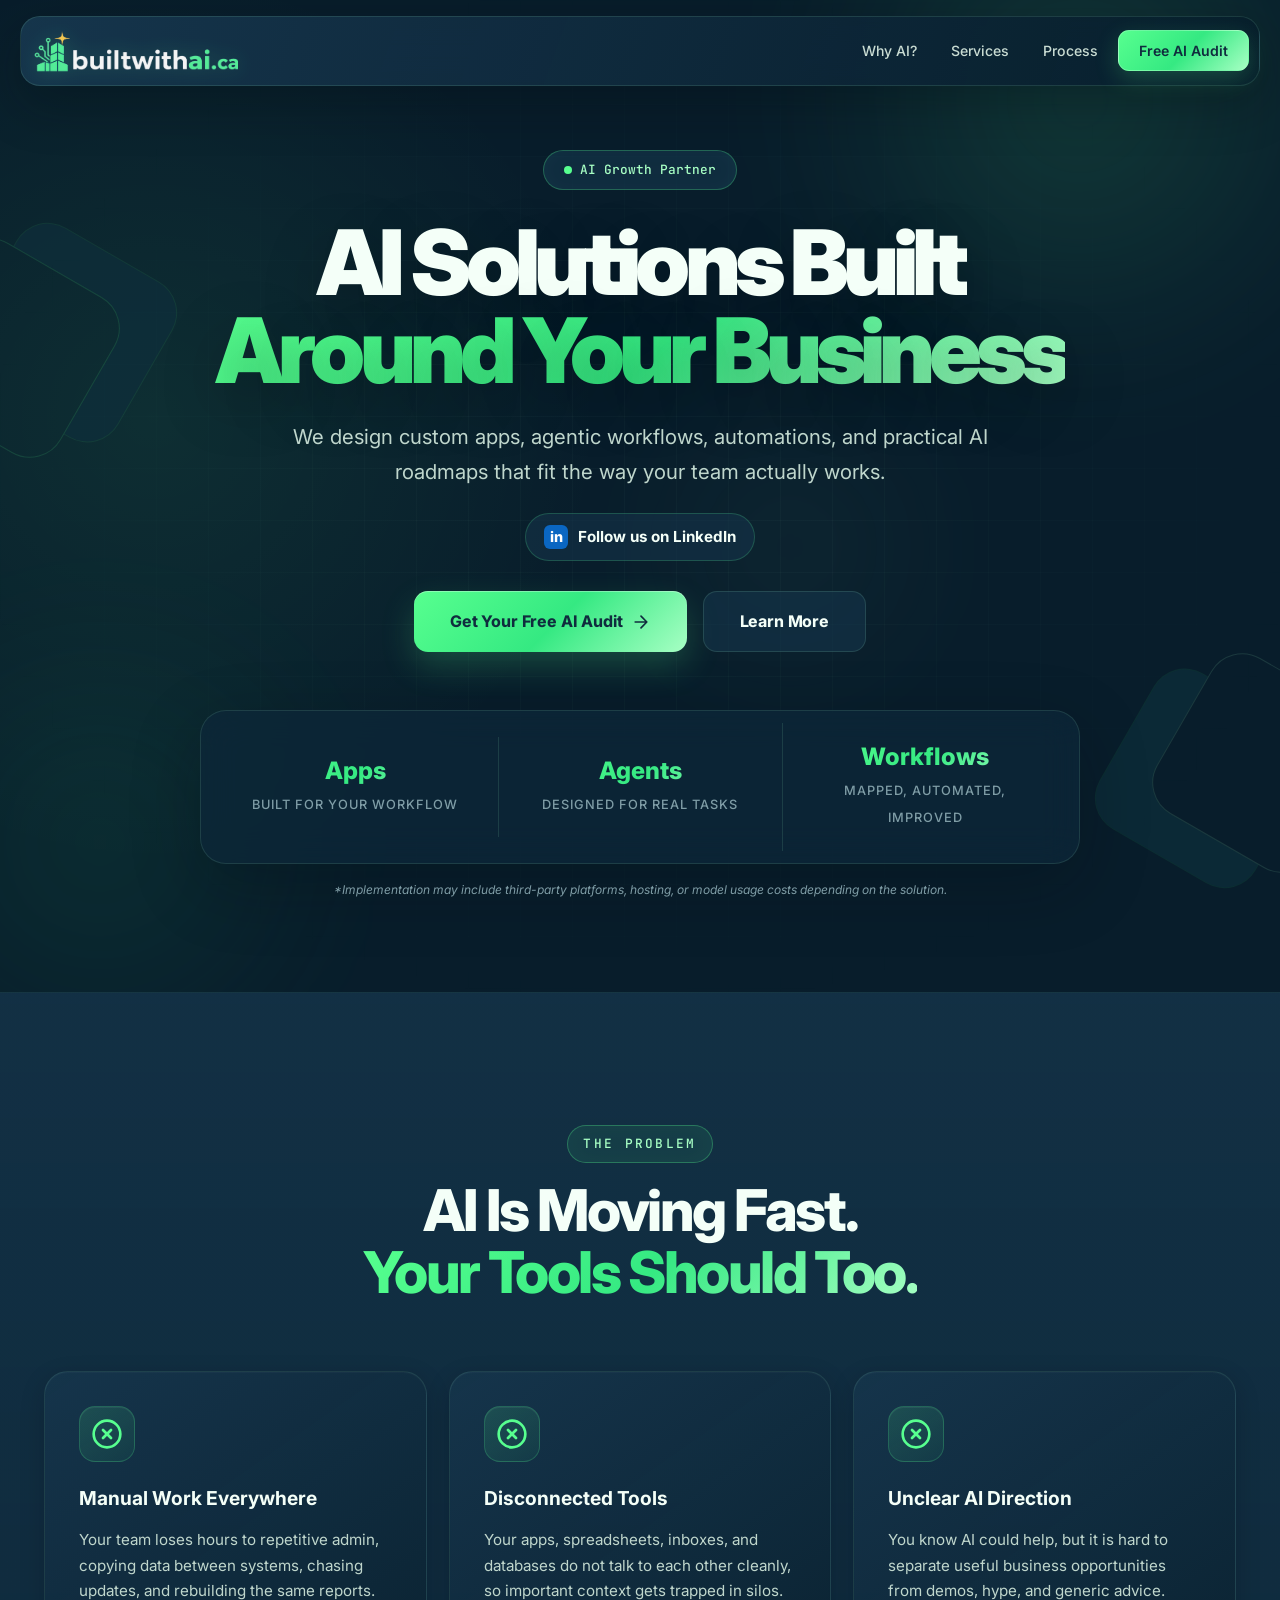
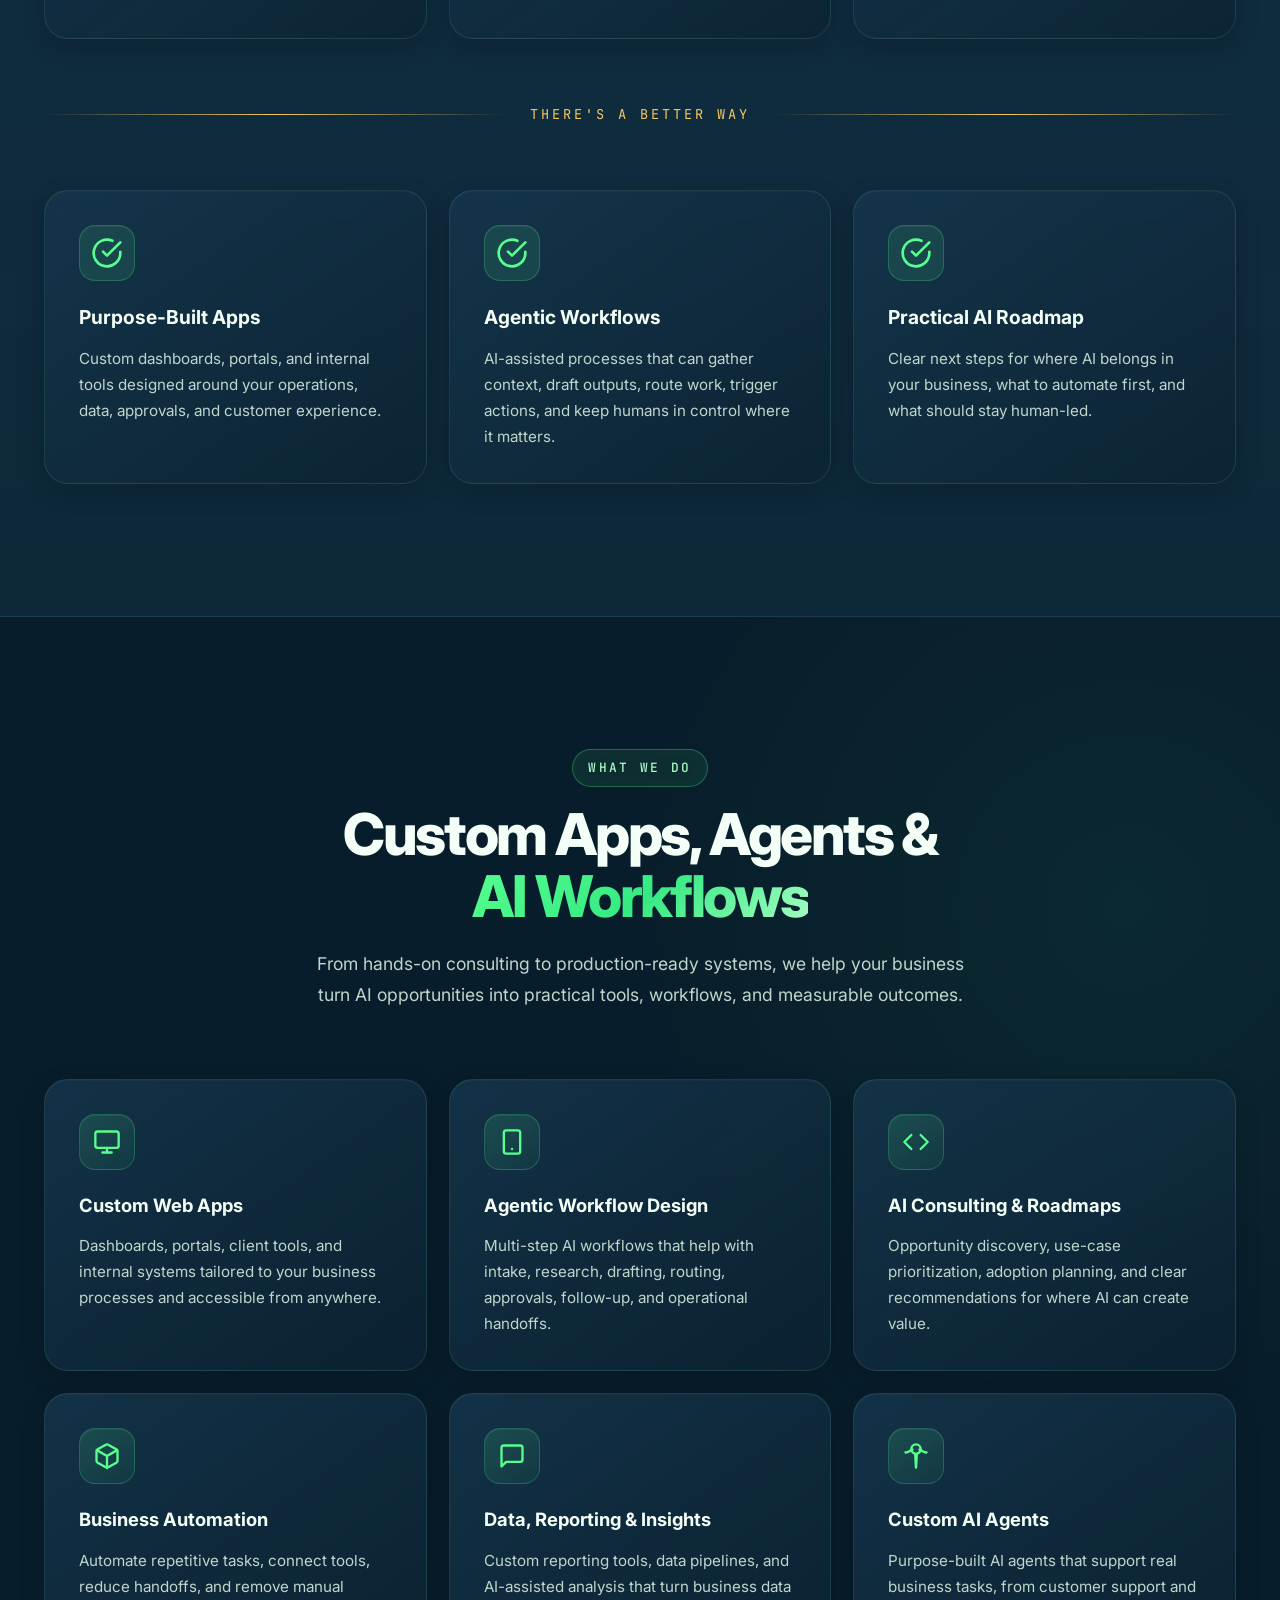
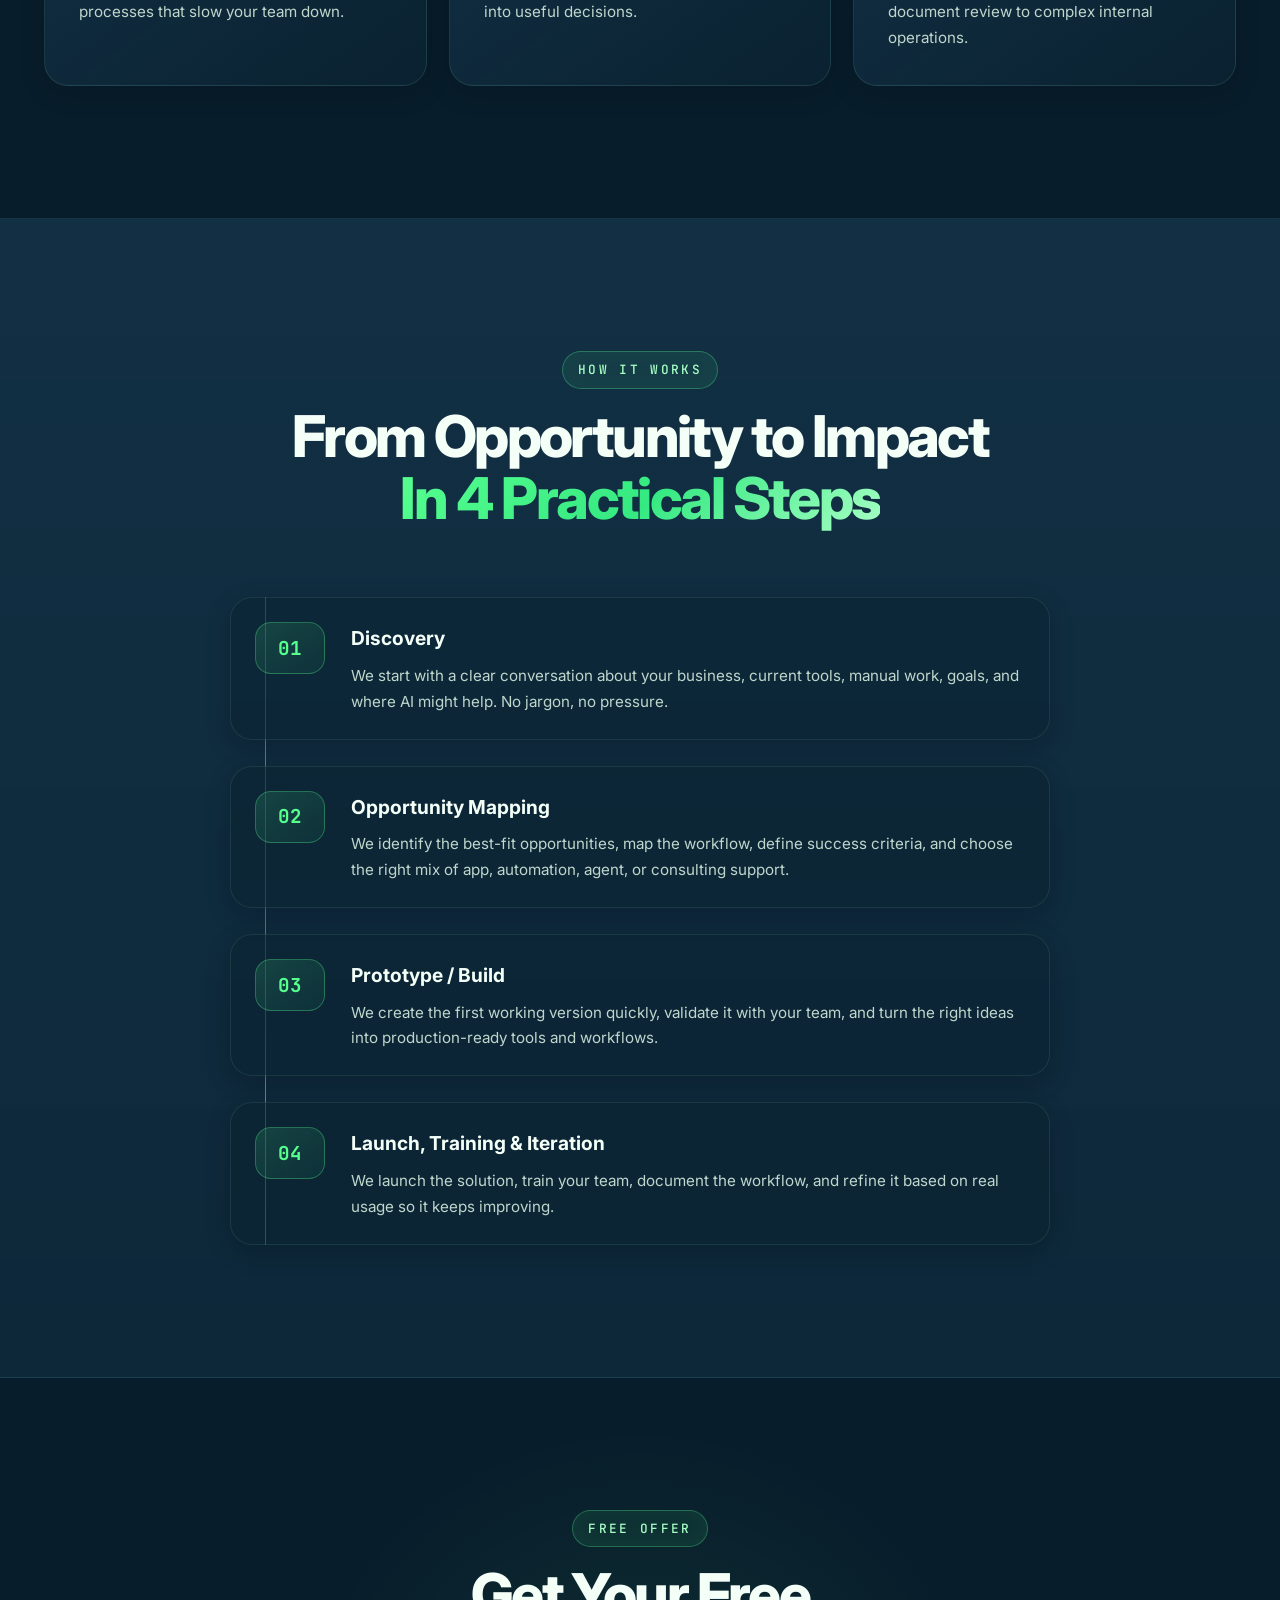
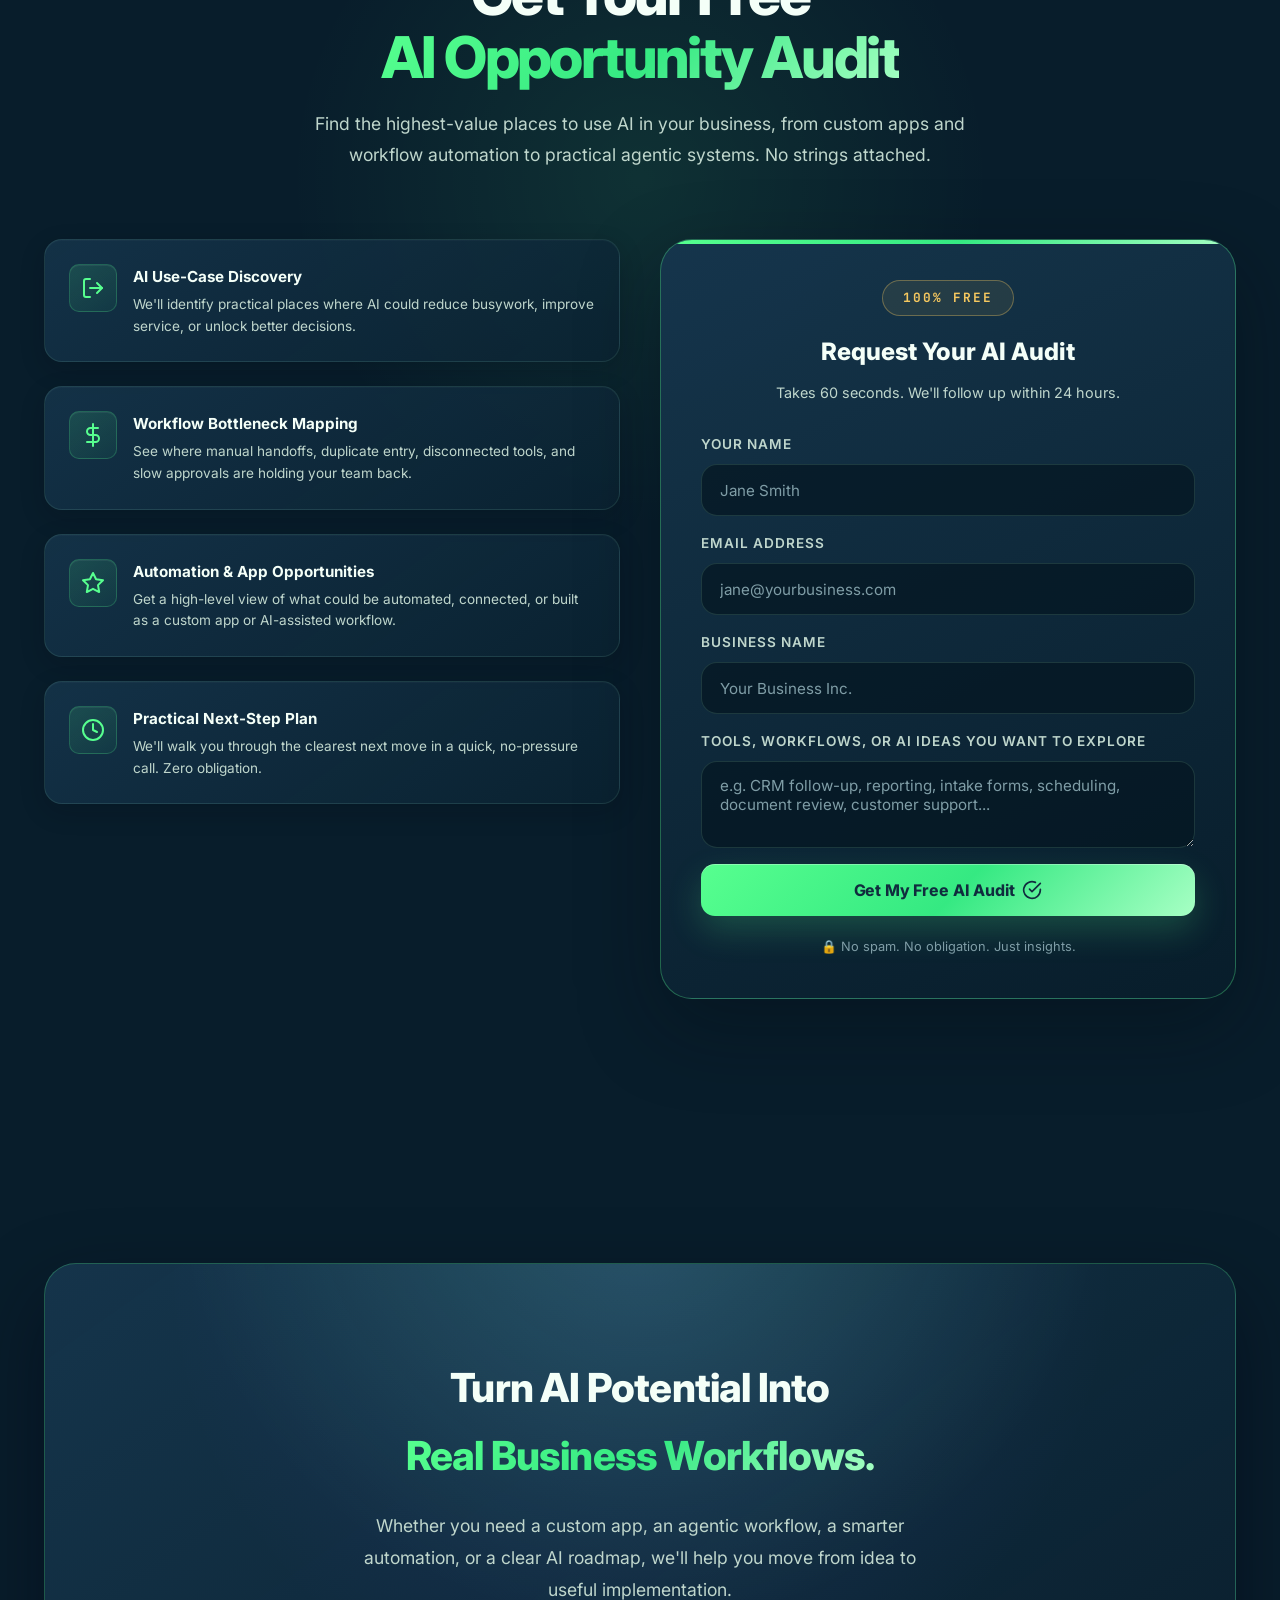
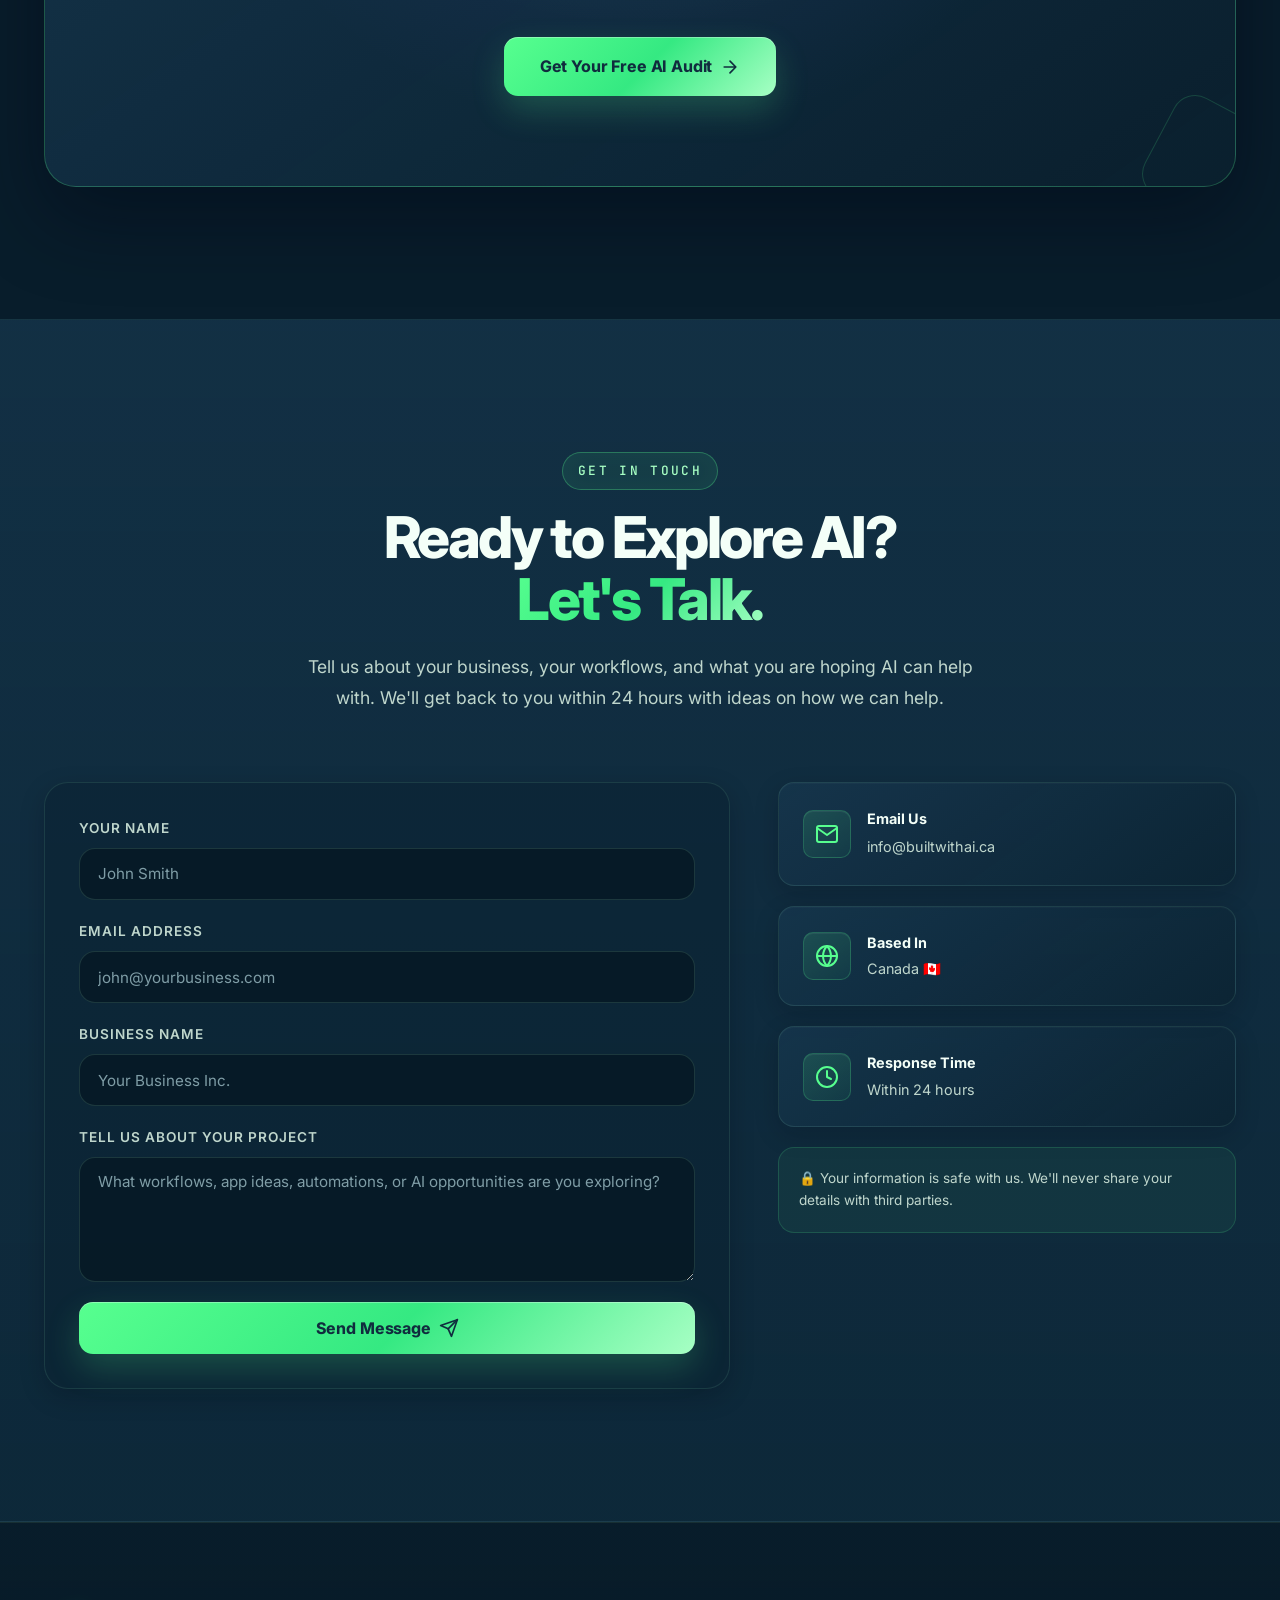
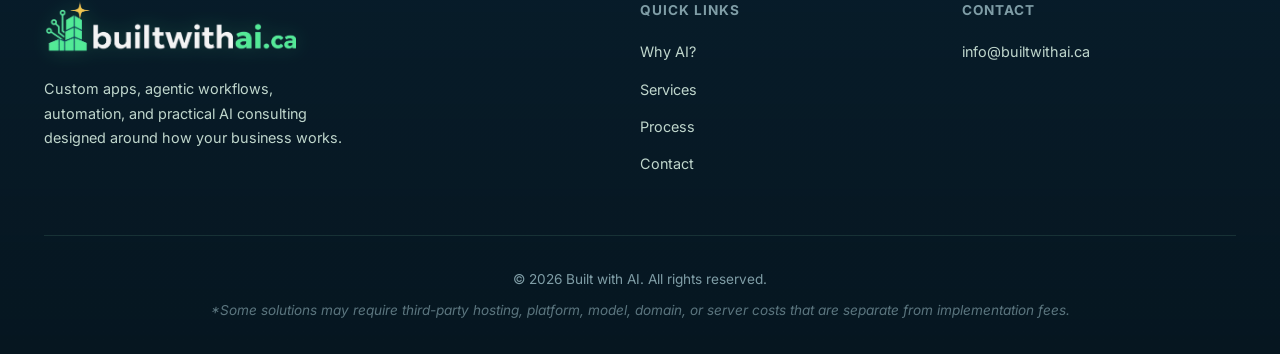
==== index.html @ fd1845b0 "last tweaks" ====
﻿<!DOCTYPE html>
<html lang="en">
<head>
    <meta charset="UTF-8">
    <meta name="viewport" content="width=device-width, initial-scale=1.0">
    <title>Built with AI &mdash; Custom Apps, Agentic Workflows &amp; AI Consulting</title>
    <meta name="description" content="Built with AI helps businesses design and build custom apps, agentic workflows, automations, AI agents, and practical AI adoption roadmaps.">
    <meta name="keywords" content="AI consulting, agentic workflows, custom apps, AI agents, business automation, AI software development, AI roadmap">
    <meta name="theme-color" content="#16364d">
    <meta property="og:title" content="Built with AI &mdash; Apps, Agents &amp; AI Workflows">
    <meta property="og:description" content="Custom apps, agentic workflows, automation, and practical AI consulting built around how your business actually works.">
    <meta property="og:type" content="website">
    <meta property="og:image" content="https://builtwithai.ca/images/builtwithai-ca-mint-gold-clean.png">
    <link rel="preconnect" href="https://fonts.googleapis.com">
    <link rel="preconnect" href="https://fonts.gstatic.com" crossorigin>
    <link href="https://fonts.googleapis.com/css2?family=Inter:wght@300;400;500;600;700;800;900&family=JetBrains+Mono:wght@400;500&display=swap" rel="stylesheet">
    <link rel="stylesheet" href="css/styles.css">
    <link rel="icon" type="image/png" href="images/builtwithai-icon-mint-gold-clean.png">
</head>
<body>
    <!-- Navigation -->
    <nav class="navbar" id="navbar">
        <div class="container nav-container">
            <a href="#" class="logo" aria-label="builtwithai.ca home">
                <img class="logo-image" src="images/builtwithai-ca-mint-gold-clean.png" alt="builtwithai.ca">
            </a>
            <button class="mobile-toggle" id="mobileToggle" aria-label="Toggle menu" aria-expanded="false" aria-controls="navLinks">
                <span></span>
                <span></span>
                <span></span>
            </button>
            <ul class="nav-links" id="navLinks">
                <li><a href="#problem">Why AI?</a></li>
                <li><a href="#services">Services</a></li>
                <li><a href="#process">Process</a></li>
                <li><a href="#audit" class="nav-cta">Free AI Audit</a></li>
            </ul>
        </div>
    </nav>

    <!-- Hero Section -->
    <section class="hero" id="hero">
        <div class="hero-bg-effects">
            <div class="hero-orb hero-orb-1"></div>
            <div class="hero-orb hero-orb-2"></div>
            <div class="hero-orb hero-orb-3"></div>
            <div class="hero-grid"></div>
        </div>
        <div class="container hero-content">
            <div class="hero-badge animate-on-scroll">
                <span class="badge-dot"></span>
                AI Growth Partner
            </div>
            <h1 class="hero-title animate-on-scroll">
                AI Solutions Built<br>
                <span class="gradient-text">Around Your Business</span>
            </h1>
            <p class="hero-subtitle animate-on-scroll">
                We design custom apps, agentic workflows, automations, and practical AI roadmaps
                that fit the way your team actually works.
            </p>
            <a href="https://www.linkedin.com/company/builtwithai-ca" class="hero-linkedin animate-on-scroll" target="_blank" rel="noopener noreferrer" aria-label="Follow Built with AI on LinkedIn">
                <span class="linkedin-icon" aria-hidden="true">in</span>
                <span>Follow us on LinkedIn</span>
            </a>
            <div class="hero-cta animate-on-scroll">
                <a href="#audit" class="btn btn-primary btn-lg">
                    Get Your Free AI Audit
                    <svg width="20" height="20" viewBox="0 0 24 24" fill="none" stroke="currentColor" stroke-width="2" stroke-linecap="round" stroke-linejoin="round"><path d="M5 12h14M12 5l7 7-7 7"/></svg>
                </a>
                <a href="#problem" class="btn btn-ghost btn-lg">Learn More</a>
            </div>
            <div class="hero-stats animate-on-scroll">
                <div class="stat">
                    <span class="stat-number">Apps</span>
                    <span class="stat-label">Built for Your Workflow</span>
                </div>
                <div class="stat-divider"></div>
                <div class="stat">
                    <span class="stat-number">Agents</span>
                    <span class="stat-label">Designed for Real Tasks</span>
                </div>
                <div class="stat-divider"></div>
                <div class="stat">
                    <span class="stat-number">Workflows</span>
                    <span class="stat-label">Mapped, Automated, Improved</span>
                </div>
            </div>
            <p class="hero-fine-print animate-on-scroll">*Implementation may include third-party platforms, hosting, or model usage costs depending on the solution.</p>
        </div>
    </section>

    <!-- Problem Section -->
    <section class="section problem-section" id="problem">
        <div class="container">
            <div class="section-header animate-on-scroll">
                <span class="section-tag">The Problem</span>
                <h2 class="section-title">AI Is Moving Fast.<br><span class="gradient-text">Your Tools Should Too.</span></h2>
            </div>
            <div class="problem-grid">
                <div class="problem-card card-bad animate-on-scroll">
                    <div class="card-icon card-icon-bad">
                        <svg width="32" height="32" viewBox="0 0 24 24" fill="none" stroke="currentColor" stroke-width="2" stroke-linecap="round" stroke-linejoin="round"><circle cx="12" cy="12" r="10"/><line x1="15" y1="9" x2="9" y2="15"/><line x1="9" y1="9" x2="15" y2="15"/></svg>
                    </div>
                    <h3>Manual Work Everywhere</h3>
                    <p>Your team loses hours to repetitive admin, copying data between systems, chasing updates, and rebuilding the same reports.</p>
                </div>
                <div class="problem-card card-bad animate-on-scroll">
                    <div class="card-icon card-icon-bad">
                        <svg width="32" height="32" viewBox="0 0 24 24" fill="none" stroke="currentColor" stroke-width="2" stroke-linecap="round" stroke-linejoin="round"><circle cx="12" cy="12" r="10"/><line x1="15" y1="9" x2="9" y2="15"/><line x1="9" y1="9" x2="15" y2="15"/></svg>
                    </div>
                    <h3>Disconnected Tools</h3>
                    <p>Your apps, spreadsheets, inboxes, and databases do not talk to each other cleanly, so important context gets trapped in silos.</p>
                </div>
                <div class="problem-card card-bad animate-on-scroll">
                    <div class="card-icon card-icon-bad">
                        <svg width="32" height="32" viewBox="0 0 24 24" fill="none" stroke="currentColor" stroke-width="2" stroke-linecap="round" stroke-linejoin="round"><circle cx="12" cy="12" r="10"/><line x1="15" y1="9" x2="9" y2="15"/><line x1="9" y1="9" x2="15" y2="15"/></svg>
                    </div>
                    <h3>Unclear AI Direction</h3>
                    <p>You know AI could help, but it is hard to separate useful business opportunities from demos, hype, and generic advice.</p>
                </div>
            </div>

            <div class="solution-divider animate-on-scroll">
                <div class="divider-line"></div>
                <span class="divider-text">There's a better way</span>
                <div class="divider-line"></div>
            </div>

            <div class="problem-grid">
                <div class="problem-card card-good animate-on-scroll">
                    <div class="card-icon card-icon-good">
                        <svg width="32" height="32" viewBox="0 0 24 24" fill="none" stroke="currentColor" stroke-width="2" stroke-linecap="round" stroke-linejoin="round"><path d="M22 11.08V12a10 10 0 1 1-5.93-9.14"/><polyline points="22 4 12 14.01 9 11.01"/></svg>
                    </div>
                    <h3>Purpose-Built Apps</h3>
                    <p>Custom dashboards, portals, and internal tools designed around your operations, data, approvals, and customer experience.</p>
                </div>
                <div class="problem-card card-good animate-on-scroll">
                    <div class="card-icon card-icon-good">
                        <svg width="32" height="32" viewBox="0 0 24 24" fill="none" stroke="currentColor" stroke-width="2" stroke-linecap="round" stroke-linejoin="round"><path d="M22 11.08V12a10 10 0 1 1-5.93-9.14"/><polyline points="22 4 12 14.01 9 11.01"/></svg>
                    </div>
                    <h3>Agentic Workflows</h3>
                    <p>AI-assisted processes that can gather context, draft outputs, route work, trigger actions, and keep humans in control where it matters.</p>
                </div>
                <div class="problem-card card-good animate-on-scroll">
                    <div class="card-icon card-icon-good">
                        <svg width="32" height="32" viewBox="0 0 24 24" fill="none" stroke="currentColor" stroke-width="2" stroke-linecap="round" stroke-linejoin="round"><path d="M22 11.08V12a10 10 0 1 1-5.93-9.14"/><polyline points="22 4 12 14.01 9 11.01"/></svg>
                    </div>
                    <h3>Practical AI Roadmap</h3>
                    <p>Clear next steps for where AI belongs in your business, what to automate first, and what should stay human-led.</p>
                </div>
            </div>
        </div>
    </section>

    <!-- Services Section -->
    <section class="section services-section" id="services">
        <div class="container">
            <div class="section-header animate-on-scroll">
                <span class="section-tag">What We Do</span>
                <h2 class="section-title">Custom Apps, Agents &amp;<br><span class="gradient-text">AI Workflows</span></h2>
                <p class="section-desc">From hands-on consulting to production-ready systems, we help your business turn AI opportunities into practical tools, workflows, and measurable outcomes.</p>
            </div>
            <div class="services-grid">
                <div class="service-card animate-on-scroll">
                    <div class="service-icon">
                        <svg width="28" height="28" viewBox="0 0 24 24" fill="none" stroke="currentColor" stroke-width="2" stroke-linecap="round" stroke-linejoin="round"><rect x="2" y="3" width="20" height="14" rx="2" ry="2"/><line x1="8" y1="21" x2="16" y2="21"/><line x1="12" y1="17" x2="12" y2="21"/></svg>
                    </div>
                    <h3>Custom Web Apps</h3>
                    <p>Dashboards, portals, client tools, and internal systems tailored to your business processes and accessible from anywhere.</p>
                </div>
                <div class="service-card animate-on-scroll">
                    <div class="service-icon">
                        <svg width="28" height="28" viewBox="0 0 24 24" fill="none" stroke="currentColor" stroke-width="2" stroke-linecap="round" stroke-linejoin="round"><rect x="5" y="2" width="14" height="20" rx="2" ry="2"/><line x1="12" y1="18" x2="12.01" y2="18"/></svg>
                    </div>
                    <h3>Agentic Workflow Design</h3>
                    <p>Multi-step AI workflows that help with intake, research, drafting, routing, approvals, follow-up, and operational handoffs.</p>
                </div>
                <div class="service-card animate-on-scroll">
                    <div class="service-icon">
                        <svg width="28" height="28" viewBox="0 0 24 24" fill="none" stroke="currentColor" stroke-width="2" stroke-linecap="round" stroke-linejoin="round"><polyline points="16 18 22 12 16 6"/><polyline points="8 6 2 12 8 18"/></svg>
                    </div>
                    <h3>AI Consulting &amp; Roadmaps</h3>
                    <p>Opportunity discovery, use-case prioritization, adoption planning, and clear recommendations for where AI can create value.</p>
                </div>
                <div class="service-card animate-on-scroll">
                    <div class="service-icon">
                        <svg width="28" height="28" viewBox="0 0 24 24" fill="none" stroke="currentColor" stroke-width="2" stroke-linecap="round" stroke-linejoin="round"><path d="M21 16V8a2 2 0 0 0-1-1.73l-7-4a2 2 0 0 0-2 0l-7 4A2 2 0 0 0 3 8v8a2 2 0 0 0 1 1.73l7 4a2 2 0 0 0 2 0l7-4A2 2 0 0 0 21 16z"/><polyline points="3.27 6.96 12 12.01 20.73 6.96"/><line x1="12" y1="22.08" x2="12" y2="12"/></svg>
                    </div>
                    <h3>Business Automation</h3>
                    <p>Automate repetitive tasks, connect tools, reduce handoffs, and remove manual processes that slow your team down.</p>
                </div>
                <div class="service-card animate-on-scroll">
                    <div class="service-icon">
                        <svg width="28" height="28" viewBox="0 0 24 24" fill="none" stroke="currentColor" stroke-width="2" stroke-linecap="round" stroke-linejoin="round"><path d="M21 15a2 2 0 0 1-2 2H7l-4 4V5a2 2 0 0 1 2-2h14a2 2 0 0 1 2 2z"/></svg>
                    </div>
                    <h3>Data, Reporting &amp; Insights</h3>
                    <p>Custom reporting tools, data pipelines, and AI-assisted analysis that turn business data into useful decisions.</p>
                </div>
                <div class="service-card animate-on-scroll">
                    <div class="service-icon">
                        <svg width="28" height="28" viewBox="0 0 24 24" fill="none" stroke="currentColor" stroke-width="2" stroke-linecap="round" stroke-linejoin="round"><path d="M12 2a4 4 0 0 1 4 4c0 1.95-1.4 3.58-3.25 3.93L12 22l-.75-12.07A4.001 4.001 0 0 1 12 2z"/><path d="M9 6.5C7.5 7.5 5 9 3 9"/><path d="M15 6.5c1.5 1 4 2.5 6 2.5"/></svg>
                    </div>
                    <h3>Custom AI Agents</h3>
                    <p>Purpose-built AI agents that support real business tasks, from customer support and document review to complex internal operations.</p>
                </div>
            </div>
        </div>
    </section>

    <!-- Process Section -->
    <section class="section process-section" id="process">
        <div class="container">
            <div class="section-header animate-on-scroll">
                <span class="section-tag">How It Works</span>
                <h2 class="section-title">From Opportunity to Impact<br><span class="gradient-text">In 4 Practical Steps</span></h2>
            </div>
            <div class="process-timeline">
                <div class="process-step animate-on-scroll">
                    <div class="step-number">01</div>
                    <div class="step-content">
                        <h3>Discovery</h3>
                        <p>We start with a clear conversation about your business, current tools, manual work, goals, and where AI might help. No jargon, no pressure.</p>
                    </div>
                </div>
                <div class="process-step animate-on-scroll">
                    <div class="step-number">02</div>
                    <div class="step-content">
                        <h3>Opportunity Mapping</h3>
                        <p>We identify the best-fit opportunities, map the workflow, define success criteria, and choose the right mix of app, automation, agent, or consulting support.</p>
                    </div>
                </div>
                <div class="process-step animate-on-scroll">
                    <div class="step-number">03</div>
                    <div class="step-content">
                        <h3>Prototype / Build</h3>
                        <p>We create the first working version quickly, validate it with your team, and turn the right ideas into production-ready tools and workflows.</p>
                    </div>
                </div>
                <div class="process-step animate-on-scroll">
                    <div class="step-number">04</div>
                    <div class="step-content">
                        <h3>Launch, Training &amp; Iteration</h3>
                        <p>We launch the solution, train your team, document the workflow, and refine it based on real usage so it keeps improving.</p>
                    </div>
                </div>
            </div>
        </div>
    </section>

    <!-- Free AI Opportunity Audit Section -->
    <section class="section audit-section" id="audit">
        <div class="container">
            <div class="section-header animate-on-scroll">
                <span class="section-tag">Free Offer</span>
                <h2 class="section-title">Get Your Free<br><span class="gradient-text">AI Opportunity Audit</span></h2>
                <p class="section-desc">Find the highest-value places to use AI in your business, from custom apps and workflow automation to practical agentic systems. No strings attached.</p>
            </div>
            <div class="audit-grid">
                <div class="audit-benefits animate-on-scroll">
                    <div class="audit-benefit">
                        <div class="audit-benefit-icon">
                            <svg width="24" height="24" viewBox="0 0 24 24" fill="none" stroke="currentColor" stroke-width="2" stroke-linecap="round" stroke-linejoin="round"><path d="M9 21H5a2 2 0 0 1-2-2V5a2 2 0 0 1 2-2h4"/><polyline points="16 17 21 12 16 7"/><line x1="21" y1="12" x2="9" y2="12"/></svg>
                        </div>
                        <div>
                            <h4>AI Use-Case Discovery</h4>
                            <p>We'll identify practical places where AI could reduce busywork, improve service, or unlock better decisions.</p>
                        </div>
                    </div>
                    <div class="audit-benefit">
                        <div class="audit-benefit-icon">
                            <svg width="24" height="24" viewBox="0 0 24 24" fill="none" stroke="currentColor" stroke-width="2" stroke-linecap="round" stroke-linejoin="round"><line x1="12" y1="1" x2="12" y2="23"/><path d="M17 5H9.5a3.5 3.5 0 0 0 0 7h5a3.5 3.5 0 0 1 0 7H6"/></svg>
                        </div>
                        <div>
                            <h4>Workflow Bottleneck Mapping</h4>
                            <p>See where manual handoffs, duplicate entry, disconnected tools, and slow approvals are holding your team back.</p>
                        </div>
                    </div>
                    <div class="audit-benefit">
                        <div class="audit-benefit-icon">
                            <svg width="24" height="24" viewBox="0 0 24 24" fill="none" stroke="currentColor" stroke-width="2" stroke-linecap="round" stroke-linejoin="round"><polygon points="12 2 15.09 8.26 22 9.27 17 14.14 18.18 21.02 12 17.77 5.82 21.02 7 14.14 2 9.27 8.91 8.26 12 2"/></svg>
                        </div>
                        <div>
                            <h4>Automation &amp; App Opportunities</h4>
                            <p>Get a high-level view of what could be automated, connected, or built as a custom app or AI-assisted workflow.</p>
                        </div>
                    </div>
                    <div class="audit-benefit">
                        <div class="audit-benefit-icon">
                            <svg width="24" height="24" viewBox="0 0 24 24" fill="none" stroke="currentColor" stroke-width="2" stroke-linecap="round" stroke-linejoin="round"><circle cx="12" cy="12" r="10"/><polyline points="12 6 12 12 16 14"/></svg>
                        </div>
                        <div>
                            <h4>Practical Next-Step Plan</h4>
                            <p>We'll walk you through the clearest next move in a quick, no-pressure call. Zero obligation.</p>
                        </div>
                    </div>
                </div>
                <div class="audit-form-card animate-on-scroll">
                    <div class="audit-form-header">
                        <div class="audit-price-badge">100% Free</div>
                        <h3>Request Your AI Audit</h3>
                        <p>Takes 60 seconds. We'll follow up within 24 hours.</p>
                    </div>
                    <form class="audit-form" id="auditForm" action="https://formspree.io/f/xplaceholder" method="POST">
                        <input type="hidden" name="form_type" value="ai_opportunity_audit">
                        <div class="form-group">
                            <label for="audit-name">Your Name</label>
                            <input type="text" id="audit-name" name="name" required placeholder="Jane Smith">
                        </div>
                        <div class="form-group">
                            <label for="audit-email">Email Address</label>
                            <input type="email" id="audit-email" name="email" required placeholder="jane@yourbusiness.com">
                        </div>
                        <div class="form-group">
                            <label for="audit-business">Business Name</label>
                            <input type="text" id="audit-business" name="business" required placeholder="Your Business Inc.">
                        </div>
                        <div class="form-group">
                            <label for="audit-tools">Tools, Workflows, or AI Ideas You Want to Explore</label>
                            <textarea id="audit-tools" name="current_tools" rows="3" placeholder="e.g. CRM follow-up, reporting, intake forms, scheduling, document review, customer support..."></textarea>
                        </div>
                        <button type="submit" class="btn btn-primary btn-lg btn-full" id="auditSubmitBtn">
                            <span class="btn-text">Get My Free AI Audit</span>
                            <span class="btn-loading">Sending...</span>
                            <svg width="20" height="20" viewBox="0 0 24 24" fill="none" stroke="currentColor" stroke-width="2" stroke-linecap="round" stroke-linejoin="round"><path d="M22 11.08V12a10 10 0 1 1-5.93-9.14"/><polyline points="22 4 12 14.01 9 11.01"/></svg>
                        </button>
                        <p class="audit-form-note">&#x1F512; No spam. No obligation. Just insights.</p>
                    </form>
                </div>
            </div>
        </div>
    </section>

    <!-- CTA Section -->
    <section class="section cta-section">
        <div class="container">
            <div class="cta-card animate-on-scroll">
                <h2>Turn AI Potential Into<br><span class="gradient-text">Real Business Workflows.</span></h2>
                <p>Whether you need a custom app, an agentic workflow, a smarter automation, or a clear AI roadmap, we'll help you move from idea to useful implementation.</p>
                <a href="#audit" class="btn btn-primary btn-lg">
                    Get Your Free AI Audit
                    <svg width="20" height="20" viewBox="0 0 24 24" fill="none" stroke="currentColor" stroke-width="2" stroke-linecap="round" stroke-linejoin="round"><path d="M5 12h14M12 5l7 7-7 7"/></svg>
                </a>
            </div>
        </div>
    </section>

    <!-- Contact Section -->
    <section class="section contact-section" id="contact">
        <div class="container">
            <div class="section-header animate-on-scroll">
                <span class="section-tag">Get In Touch</span>
                <h2 class="section-title">Ready to Explore AI?<br><span class="gradient-text">Let's Talk.</span></h2>
                <p class="section-desc">Tell us about your business, your workflows, and what you are hoping AI can help with. We'll get back to you within 24 hours with ideas on how we can help.</p>
            </div>
            <div class="contact-grid">
                <form class="contact-form animate-on-scroll" id="contactForm" action="https://formspree.io/f/xplaceholder" method="POST">
                    <div class="form-group">
                        <label for="name">Your Name</label>
                        <input type="text" id="name" name="name" required placeholder="John Smith">
                    </div>
                    <div class="form-group">
                        <label for="email">Email Address</label>
                        <input type="email" id="email" name="email" required placeholder="john@yourbusiness.com">
                    </div>
                    <div class="form-group">
                        <label for="business">Business Name</label>
                        <input type="text" id="business" name="business" placeholder="Your Business Inc.">
                    </div>
                    <div class="form-group">
                        <label for="message">Tell Us About Your Project</label>
                        <textarea id="message" name="message" rows="5" required placeholder="What workflows, app ideas, automations, or AI opportunities are you exploring?"></textarea>
                    </div>
                    <button type="submit" class="btn btn-primary btn-lg btn-full" id="submitBtn">
                        <span class="btn-text">Send Message</span>
                        <span class="btn-loading">Sending...</span>
                        <svg width="20" height="20" viewBox="0 0 24 24" fill="none" stroke="currentColor" stroke-width="2" stroke-linecap="round" stroke-linejoin="round"><line x1="22" y1="2" x2="11" y2="13"/><polygon points="22 2 15 22 11 13 2 9 22 2"/></svg>
                    </button>
                </form>
                <div class="contact-info animate-on-scroll">
                    <div class="info-card">
                        <div class="info-icon">
                            <svg width="24" height="24" viewBox="0 0 24 24" fill="none" stroke="currentColor" stroke-width="2" stroke-linecap="round" stroke-linejoin="round"><path d="M4 4h16c1.1 0 2 .9 2 2v12c0 1.1-.9 2-2 2H4c-1.1 0-2-.9-2-2V6c0-1.1.9-2 2-2z"/><polyline points="22,6 12,13 2,6"/></svg>
                        </div>
                        <div>
                            <h4>Email Us</h4>
                            <a href="mailto:info@builtwithai.ca">info@builtwithai.ca</a>
                        </div>
                    </div>
                    <div class="info-card">
                        <div class="info-icon">
                            <svg width="24" height="24" viewBox="0 0 24 24" fill="none" stroke="currentColor" stroke-width="2" stroke-linecap="round" stroke-linejoin="round"><circle cx="12" cy="12" r="10"/><line x1="2" y1="12" x2="22" y2="12"/><path d="M12 2a15.3 15.3 0 0 1 4 10 15.3 15.3 0 0 1-4 10 15.3 15.3 0 0 1-4-10 15.3 15.3 0 0 1 4-10z"/></svg>
                        </div>
                        <div>
                            <h4>Based In</h4>
                            <p>Canada &#x1F1E8;&#x1F1E6;</p>
                        </div>
                    </div>
                    <div class="info-card">
                        <div class="info-icon">
                            <svg width="24" height="24" viewBox="0 0 24 24" fill="none" stroke="currentColor" stroke-width="2" stroke-linecap="round" stroke-linejoin="round"><circle cx="12" cy="12" r="10"/><polyline points="12 6 12 12 16 14"/></svg>
                        </div>
                        <div>
                            <h4>Response Time</h4>
                            <p>Within 24 hours</p>
                        </div>
                    </div>
                    <div class="info-guarantee">
                        <p>&#x1F512; Your information is safe with us. We'll never share your details with third parties.</p>
                    </div>
                </div>
            </div>
        </div>
    </section>

    <!-- Footer -->
    <footer class="footer">
        <div class="container">
            <div class="footer-content">
                <div class="footer-brand">
                    <a href="#" class="logo" aria-label="builtwithai.ca home">
                        <img class="logo-image" src="images/builtwithai-ca-mint-gold-clean.png" alt="builtwithai.ca">
                    </a>
                    <p>Custom apps, agentic workflows, automation, and practical AI consulting designed around how your business works.</p>
                </div>
                <div class="footer-links">
                    <h4>Quick Links</h4>
                    <ul>
                        <li><a href="#problem">Why AI?</a></li>
                        <li><a href="#services">Services</a></li>
                        <li><a href="#process">Process</a></li>
                        <li><a href="#contact">Contact</a></li>
                    </ul>
                </div>
                <div class="footer-links">
                    <h4>Contact</h4>
                    <ul>
                        <li><a href="mailto:info@builtwithai.ca">info@builtwithai.ca</a></li>
                    </ul>
                </div>
            </div>
            <div class="footer-bottom">
                <p>&copy; 2026 Built with AI. All rights reserved.</p>
                <p class="footer-disclaimer">*Some solutions may require third-party hosting, platform, model, domain, or server costs that are separate from implementation fees.</p>
            </div>
        </div>
    </footer>

    <!-- Success Modal -->
    <div class="modal-overlay" id="successModal">
        <div class="modal">
            <div class="modal-icon">&#x2713;</div>
            <h3>Message Sent!</h3>
            <p>Thanks for reaching out. We'll get back to you within 24 hours.</p>
            <button class="btn btn-primary" onclick="document.getElementById('successModal').classList.remove('active')">Got It</button>
        </div>
    </div>

    <script src="js/main.js"></script>
</body>
</html>
---- css/styles.css ----
﻿/* ===== CSS Variables & Reset ===== */
:root {
    --bg-primary: #0a0a0f;
    --bg-secondary: #12121a;
    --bg-tertiary: #1a1a2e;
    --bg-card: #16162a;
    --bg-card-hover: #1e1e3a;
    --text-primary: #f0f0f5;
    --text-secondary: #a0a0b8;
    --text-muted: #6a6a82;
    --accent-1: #6366f1;
    --accent-2: #8b5cf6;
    --accent-3: #06b6d4;
    --gradient-primary: linear-gradient(135deg, #6366f1, #8b5cf6, #06b6d4);
    --gradient-glow: linear-gradient(135deg, rgba(99, 102, 241, 0.15), rgba(139, 92, 246, 0.15), rgba(6, 182, 212, 0.15));
    --border-color: rgba(255, 255, 255, 0.06);
    --border-glow: rgba(99, 102, 241, 0.3);
    --radius-sm: 8px;
    --radius-md: 12px;
    --radius-lg: 20px;
    --radius-xl: 28px;
    --shadow-sm: 0 2px 8px rgba(0, 0, 0, 0.3);
    --shadow-md: 0 4px 20px rgba(0, 0, 0, 0.4);
    --shadow-lg: 0 8px 40px rgba(0, 0, 0, 0.5);
    --shadow-glow: 0 0 30px rgba(99, 102, 241, 0.15);
    --font-body: 'Inter', -apple-system, BlinkMacSystemFont, sans-serif;
    --font-mono: 'JetBrains Mono', monospace;
    --transition: all 0.3s cubic-bezier(0.4, 0, 0.2, 1);
    --container-width: 1200px;
}

*, *::before, *::after {
    margin: 0;
    padding: 0;
    box-sizing: border-box;
}

html {
    scroll-behavior: smooth;
    font-size: 16px;
}

body {
    font-family: var(--font-body);
    background: var(--bg-primary);
    color: var(--text-primary);
    line-height: 1.7;
    overflow-x: hidden;
    -webkit-font-smoothing: antialiased;
    -moz-osx-font-smoothing: grayscale;
}

a {
    color: inherit;
    text-decoration: none;
    transition: var(--transition);
}

img { max-width: 100%; display: block; }
ul { list-style: none; }

/* ===== Utility ===== */
.container {
    max-width: var(--container-width);
    margin: 0 auto;
    padding: 0 24px;
}

.gradient-text {
    background: var(--gradient-primary);
    -webkit-background-clip: text;
    -webkit-text-fill-color: transparent;
    background-clip: text;
}

.section {
    padding: 120px 0;
    position: relative;
}

.section-header {
    text-align: center;
    max-width: 700px;
    margin: 0 auto 72px;
}

.section-tag {
    display: inline-block;
    font-family: var(--font-mono);
    font-size: 0.8rem;
    font-weight: 500;
    color: var(--accent-1);
    text-transform: uppercase;
    letter-spacing: 3px;
    margin-bottom: 16px;
    padding: 6px 16px;
    border: 1px solid rgba(99, 102, 241, 0.3);
    border-radius: 100px;
    background: rgba(99, 102, 241, 0.08);
}

.section-title {
    font-size: clamp(2rem, 4vw, 3rem);
    font-weight: 800;
    line-height: 1.2;
    margin-bottom: 20px;
    letter-spacing: -0.02em;
}

.section-desc {
    font-size: 1.1rem;
    color: var(--text-secondary);
    line-height: 1.8;
}

/* ===== Navigation ===== */
.navbar {
    position: fixed;
    top: 0;
    left: 0;
    right: 0;
    z-index: 1000;
    padding: 20px 0;
    transition: var(--transition);
}

.navbar.scrolled {
    padding: 12px 0;
    background: rgba(10, 10, 15, 0.85);
    -webkit-backdrop-filter: blur(20px);
    backdrop-filter: blur(20px);
    border-bottom: 1px solid var(--border-color);
}

.nav-container {
    display: flex;
    align-items: center;
    justify-content: space-between;
}

.logo {
    display: inline-flex;
    align-items: center;
    padding: 0;
    background: transparent;
    border: 0;
    border-radius: 0;
    box-shadow: none;
    transition: transform 0.2s ease;
    z-index: 1001;
}

.logo:hover {
    transform: translateY(-1px);
}

.logo-image {
    display: block;
    width: auto;
    height: 44px;
    object-fit: contain;
    opacity: 0.96;
    filter: drop-shadow(0 0 12px rgba(53, 136, 255, 0.2));
}

.footer-brand .logo-image {
    height: 60px;
}

.nav-links {
    display: flex;
    align-items: center;
    gap: 36px;
}

.nav-links a {
    font-size: 0.9rem;
    font-weight: 500;
    color: var(--text-secondary);
    position: relative;
}

.nav-links a:hover {
    color: var(--text-primary);
}

.nav-links a::after {
    content: '';
    position: absolute;
    bottom: -4px;
    left: 0;
    width: 0;
    height: 2px;
    background: var(--gradient-primary);
    transition: width 0.3s ease;
}

.nav-links a:hover::after {
    width: 100%;
}

.nav-cta {
    padding: 10px 24px !important;
    background: var(--gradient-primary);
    border-radius: 100px;
    color: white !important;
    font-weight: 600 !important;
}

.nav-cta::after { display: none !important; }

.nav-cta:hover {
    transform: translateY(-1px);
    box-shadow: var(--shadow-glow);
}

/* Mobile Toggle */
.mobile-toggle {
    display: none;
    flex-direction: column;
    gap: 5px;
    background: none;
    border: none;
    cursor: pointer;
    padding: 4px;
    z-index: 1001;
}

.mobile-toggle span {
    width: 24px;
    height: 2px;
    background: var(--text-primary);
    border-radius: 2px;
    transition: var(--transition);
}

.mobile-toggle.active span:nth-child(1) {
    transform: rotate(45deg) translate(5px, 5px);
}

.mobile-toggle.active span:nth-child(2) {
    opacity: 0;
}

.mobile-toggle.active span:nth-child(3) {
    transform: rotate(-45deg) translate(5px, -5px);
}

/* ===== Hero ===== */
.hero {
    min-height: 100vh;
    display: flex;
    align-items: center;
    position: relative;
    padding-top: 100px;
    overflow: hidden;
}

.hero-bg-effects {
    position: absolute;
    inset: 0;
    pointer-events: none;
    overflow: hidden;
}

.hero-orb {
    position: absolute;
    border-radius: 50%;
    filter: blur(100px);
    opacity: 0.4;
}

.hero-orb-1 {
    width: 600px;
    height: 600px;
    background: radial-gradient(circle, rgba(99, 102, 241, 0.3), transparent 70%);
    top: -200px;
    right: -100px;
}

.hero-orb-2 {
    width: 500px;
    height: 500px;
    background: radial-gradient(circle, rgba(139, 92, 246, 0.2), transparent 70%);
    bottom: -100px;
    left: -150px;
}

.hero-orb-3 {
    width: 300px;
    height: 300px;
    background: radial-gradient(circle, rgba(6, 182, 212, 0.2), transparent 70%);
    top: 40%;
    left: 50%;
}

.hero-grid {
    position: absolute;
    inset: 0;
    background-image: 
        linear-gradient(rgba(255,255,255,0.02) 1px, transparent 1px),
        linear-gradient(90deg, rgba(255,255,255,0.02) 1px, transparent 1px);
    background-size: 60px 60px;
    -webkit-mask-image: radial-gradient(ellipse at center, black 30%, transparent 70%);
    mask-image: radial-gradient(ellipse at center, black 30%, transparent 70%);
}

.hero-content {
    position: relative;
    z-index: 1;
    text-align: center;
    max-width: 800px;
    margin: 0 auto;
}

.hero-badge {
    display: inline-flex;
    align-items: center;
    gap: 8px;
    font-family: var(--font-mono);
    font-size: 0.8rem;
    font-weight: 500;
    color: var(--accent-3);
    padding: 8px 20px;
    border: 1px solid rgba(6, 182, 212, 0.3);
    border-radius: 100px;
    background: rgba(6, 182, 212, 0.08);
    margin-bottom: 32px;
}

.badge-dot {
    width: 8px;
    height: 8px;
    background: var(--accent-3);
    border-radius: 50%;
    animation: pulse-dot 2s infinite;
}

@keyframes pulse-dot {
    0%, 100% { opacity: 1; transform: scale(1); }
    50% { opacity: 0.5; transform: scale(0.8); }
}

.hero-title {
    font-size: clamp(2.8rem, 6vw, 4.5rem);
    font-weight: 900;
    line-height: 1.1;
    letter-spacing: -0.03em;
    margin-bottom: 24px;
}

.hero-subtitle {
    font-size: clamp(1.05rem, 2vw, 1.25rem);
    color: var(--text-secondary);
    max-width: 600px;
    margin: 0 auto 24px;
    line-height: 1.8;
}

.hero-subtitle em {
    color: var(--text-primary);
    font-style: italic;
}

.hero-linkedin {
    display: inline-flex;
    align-items: center;
    gap: 10px;
    margin: 0 auto 36px;
    padding: 10px 18px;
    border: 1px solid rgba(6, 182, 212, 0.35);
    border-radius: 999px;
    background: rgba(10, 102, 194, 0.12);
    color: var(--text-primary);
    font-size: 0.95rem;
    font-weight: 700;
    transition: var(--transition);
}

.hero-linkedin::after {
    display: none;
}

.hero-linkedin:hover {
    transform: translateY(-2px);
    border-color: rgba(6, 182, 212, 0.65);
    background: rgba(10, 102, 194, 0.2);
    box-shadow: 0 12px 30px rgba(6, 182, 212, 0.15);
}

.linkedin-icon {
    display: inline-flex;
    align-items: center;
    justify-content: center;
    width: 24px;
    height: 24px;
    border-radius: 6px;
    background: #0a66c2;
    color: #fff;
    font-size: 0.9rem;
    font-weight: 800;
    line-height: 1;
}

.hero-cta {
    display: flex;
    gap: 16px;
    justify-content: center;
    flex-wrap: wrap;
    margin-bottom: 64px;
}

.hero-stats {
    display: flex;
    align-items: center;
    justify-content: center;
    gap: 40px;
    padding: 32px;
    background: rgba(255, 255, 255, 0.03);
    border: 1px solid var(--border-color);
    border-radius: var(--radius-lg);
    -webkit-backdrop-filter: blur(10px);
    backdrop-filter: blur(10px);
}

.stat {
    text-align: center;
}

.stat-number {
    display: block;
    font-size: 1.8rem;
    font-weight: 800;
    background: var(--gradient-primary);
    -webkit-background-clip: text;
    -webkit-text-fill-color: transparent;
    background-clip: text;
    line-height: 1.2;
}

.stat-label {
    font-size: 0.8rem;
    color: var(--text-muted);
    text-transform: uppercase;
    letter-spacing: 1px;
    font-weight: 500;
}

.stat-divider {
    width: 1px;
    height: 40px;
    background: var(--border-color);
}

.hero-fine-print {
    font-size: 0.75rem;
    color: var(--text-muted);
    margin-top: 16px;
    font-style: italic;
}

/* ===== Buttons ===== */
.btn {
    display: inline-flex;
    align-items: center;
    gap: 8px;
    font-family: var(--font-body);
    font-weight: 600;
    font-size: 0.95rem;
    border: none;
    border-radius: 100px;
    cursor: pointer;
    transition: var(--transition);
    text-decoration: none;
    white-space: nowrap;
}

.btn-primary {
    padding: 14px 32px;
    background: var(--gradient-primary);
    color: white;
    box-shadow: 0 4px 15px rgba(99, 102, 241, 0.3);
}

.btn-primary:hover {
    transform: translateY(-2px);
    box-shadow: 0 6px 25px rgba(99, 102, 241, 0.4);
}

.btn-ghost {
    padding: 14px 32px;
    background: rgba(255, 255, 255, 0.05);
    color: var(--text-primary);
    border: 1px solid var(--border-color);
}

.btn-ghost:hover {
    background: rgba(255, 255, 255, 0.1);
    border-color: rgba(255, 255, 255, 0.15);
}

.btn-lg {
    padding: 16px 36px;
    font-size: 1rem;
}

.btn-full {
    width: 100%;
    justify-content: center;
}

.btn-loading {
    display: none;
}

/* ===== Problem Section ===== */
.problem-section {
    background: var(--bg-secondary);
}

.problem-grid {
    display: grid;
    grid-template-columns: repeat(3, 1fr);
    gap: 24px;
}

.problem-card {
    padding: 36px;
    border-radius: var(--radius-lg);
    border: 1px solid var(--border-color);
    background: var(--bg-card);
    transition: var(--transition);
}

.problem-card:hover {
    transform: translateY(-4px);
    border-color: var(--border-glow);
    box-shadow: var(--shadow-glow);
}

.card-icon {
    width: 56px;
    height: 56px;
    border-radius: var(--radius-md);
    display: flex;
    align-items: center;
    justify-content: center;
    margin-bottom: 20px;
}

.card-icon-bad {
    background: rgba(239, 68, 68, 0.1);
    color: #ef4444;
}

.card-icon-good {
    background: rgba(34, 197, 94, 0.1);
    color: #22c55e;
}

.problem-card h3 {
    font-size: 1.2rem;
    font-weight: 700;
    margin-bottom: 12px;
}

.problem-card p {
    color: var(--text-secondary);
    font-size: 0.95rem;
    line-height: 1.7;
}

.solution-divider {
    display: flex;
    align-items: center;
    gap: 24px;
    margin: 56px 0;
}

.divider-line {
    flex: 1;
    height: 1px;
    background: linear-gradient(90deg, transparent, var(--accent-2), transparent);
}

.divider-text {
    font-family: var(--font-mono);
    font-size: 0.85rem;
    color: var(--accent-2);
    text-transform: uppercase;
    letter-spacing: 3px;
    white-space: nowrap;
}

/* ===== Services ===== */
.services-grid {
    display: grid;
    grid-template-columns: repeat(3, 1fr);
    gap: 24px;
}

.service-card {
    padding: 36px;
    border-radius: var(--radius-lg);
    border: 1px solid var(--border-color);
    background: var(--bg-card);
    transition: var(--transition);
    position: relative;
    overflow: hidden;
}

.service-card::before {
    content: '';
    position: absolute;
    top: 0;
    left: 0;
    right: 0;
    height: 2px;
    background: var(--gradient-primary);
    transform: scaleX(0);
    transition: transform 0.4s ease;
}

.service-card:hover::before {
    transform: scaleX(1);
}

.service-card:hover {
    transform: translateY(-4px);
    border-color: var(--border-glow);
    background: var(--bg-card-hover);
}

.service-icon {
    width: 56px;
    height: 56px;
    border-radius: var(--radius-md);
    display: flex;
    align-items: center;
    justify-content: center;
    background: rgba(99, 102, 241, 0.1);
    color: var(--accent-1);
    margin-bottom: 20px;
}

.service-card h3 {
    font-size: 1.15rem;
    font-weight: 700;
    margin-bottom: 12px;
}

.service-card p {
    color: var(--text-secondary);
    font-size: 0.95rem;
    line-height: 1.7;
}

/* ===== Process ===== */
.process-section {
    background: var(--bg-secondary);
}

.process-timeline {
    max-width: 700px;
    margin: 0 auto;
    position: relative;
}

.process-timeline::before {
    content: '';
    position: absolute;
    left: 42px;
    top: 0;
    bottom: 0;
    width: 2px;
    background: linear-gradient(180deg, var(--accent-1), var(--accent-2), var(--accent-3));
    opacity: 0.3;
}

.process-step {
    display: flex;
    gap: 32px;
    align-items: flex-start;
    margin-bottom: 48px;
    position: relative;
}

.process-step:last-child {
    margin-bottom: 0;
}

.step-number {
    flex-shrink: 0;
    width: 84px;
    height: 56px;
    display: flex;
    align-items: center;
    justify-content: center;
    font-family: var(--font-mono);
    font-size: 1.2rem;
    font-weight: 700;
    background: var(--gradient-primary);
    -webkit-background-clip: text;
    -webkit-text-fill-color: transparent;
    background-clip: text;
    border: 1px solid rgba(99, 102, 241, 0.2);
    border-radius: var(--radius-md);
    background-color: var(--bg-card);
    position: relative;
    z-index: 1;
}

.step-number {
    background: var(--bg-card);
    border: 1px solid rgba(99, 102, 241, 0.3);
}

.step-number {
    -webkit-text-fill-color: unset;
    background: var(--bg-card);
    border: 1px solid rgba(99, 102, 241, 0.3);
    color: var(--accent-1);
}

.step-content h3 {
    font-size: 1.2rem;
    font-weight: 700;
    margin-bottom: 8px;
}

.step-content p {
    color: var(--text-secondary);
    font-size: 0.95rem;
    line-height: 1.7;
}

/* ===== CTA Section ===== */

/* ===== Free Audit Section ===== */
.audit-section {
    background: var(--bg-primary);
    position: relative;
    overflow: hidden;
}

.audit-section::before {
    content: '';
    position: absolute;
    top: 0;
    left: 50%;
    transform: translateX(-50%);
    width: 800px;
    height: 800px;
    background: radial-gradient(circle, rgba(99, 102, 241, 0.06), transparent 60%);
    pointer-events: none;
}

.audit-grid {
    display: grid;
    grid-template-columns: 1fr 1fr;
    gap: 48px;
    align-items: start;
}

.audit-benefits {
    display: flex;
    flex-direction: column;
    gap: 24px;
}

.audit-benefit {
    display: flex;
    align-items: flex-start;
    gap: 16px;
    padding: 24px;
    background: var(--bg-card);
    border: 1px solid var(--border-color);
    border-radius: var(--radius-md);
    transition: var(--transition);
}

.audit-benefit:hover {
    border-color: var(--border-glow);
    transform: translateX(4px);
}

.audit-benefit-icon {
    width: 48px;
    height: 48px;
    border-radius: var(--radius-sm);
    display: flex;
    align-items: center;
    justify-content: center;
    background: rgba(99, 102, 241, 0.1);
    color: var(--accent-1);
    flex-shrink: 0;
}

.audit-benefit h4 {
    font-size: 0.95rem;
    font-weight: 700;
    margin-bottom: 4px;
}

.audit-benefit p {
    font-size: 0.85rem;
    color: var(--text-secondary);
    line-height: 1.6;
}

.audit-form-card {
    background: var(--bg-secondary);
    border: 1px solid var(--border-glow);
    border-radius: var(--radius-xl);
    padding: 40px;
    position: relative;
    overflow: hidden;
}

.audit-form-card::before {
    content: '';
    position: absolute;
    top: 0;
    left: 0;
    right: 0;
    height: 3px;
    background: var(--gradient-primary);
}

.audit-form-header {
    text-align: center;
    margin-bottom: 28px;
}

.audit-price-badge {
    display: inline-block;
    font-family: var(--font-mono);
    font-size: 0.8rem;
    font-weight: 700;
    color: #22c55e;
    text-transform: uppercase;
    letter-spacing: 2px;
    padding: 6px 20px;
    border: 1px solid rgba(34, 197, 94, 0.3);
    border-radius: 100px;
    background: rgba(34, 197, 94, 0.08);
    margin-bottom: 16px;
}

.audit-form-header h3 {
    font-size: 1.5rem;
    font-weight: 800;
    margin-bottom: 8px;
}

.audit-form-header p {
    font-size: 0.9rem;
    color: var(--text-secondary);
}

.audit-form {
    display: flex;
    flex-direction: column;
    gap: 16px;
}

.audit-form-note {
    text-align: center;
    font-size: 0.8rem;
    color: var(--text-muted);
    margin-top: 4px;
}

.cta-section {
    padding: 80px 0;
}

.cta-card {
    text-align: center;
    padding: 80px 48px;
    border-radius: var(--radius-xl);
    background: var(--gradient-glow);
    border: 1px solid var(--border-glow);
    position: relative;
    overflow: hidden;
}

.cta-card::before {
    content: '';
    position: absolute;
    inset: 0;
    background: radial-gradient(circle at 50% 0%, rgba(99, 102, 241, 0.15), transparent 60%);
}

.cta-card h2 {
    font-size: clamp(1.8rem, 3.5vw, 2.5rem);
    font-weight: 800;
    margin-bottom: 20px;
    position: relative;
    letter-spacing: -0.02em;
}

.cta-card p {
    font-size: 1.1rem;
    color: var(--text-secondary);
    max-width: 600px;
    margin: 0 auto 32px;
    position: relative;
    line-height: 1.8;
}

.cta-card .btn {
    position: relative;
}

/* ===== Contact ===== */
.contact-section {
    background: var(--bg-secondary);
}

.contact-grid {
    display: grid;
    grid-template-columns: 1.2fr 0.8fr;
    gap: 48px;
    align-items: start;
}

.contact-form {
    display: flex;
    flex-direction: column;
    gap: 20px;
}

.form-group {
    display: flex;
    flex-direction: column;
    gap: 8px;
}

.form-group label {
    font-size: 0.85rem;
    font-weight: 600;
    color: var(--text-secondary);
    text-transform: uppercase;
    letter-spacing: 1px;
}

.form-group input,
.form-group textarea {
    padding: 14px 18px;
    background: var(--bg-primary);
    border: 1px solid var(--border-color);
    border-radius: var(--radius-md);
    color: var(--text-primary);
    font-family: var(--font-body);
    font-size: 0.95rem;
    transition: var(--transition);
    outline: none;
}

.form-group input::placeholder,
.form-group textarea::placeholder {
    color: var(--text-muted);
}

.form-group input:focus,
.form-group textarea:focus {
    border-color: var(--accent-1);
    box-shadow: 0 0 0 3px rgba(99, 102, 241, 0.1);
}

.form-group textarea {
    resize: vertical;
    min-height: 120px;
}

.contact-info {
    display: flex;
    flex-direction: column;
    gap: 20px;
}

.info-card {
    display: flex;
    align-items: center;
    gap: 16px;
    padding: 24px;
    background: var(--bg-card);
    border: 1px solid var(--border-color);
    border-radius: var(--radius-md);
    transition: var(--transition);
}

.info-card:hover {
    border-color: var(--border-glow);
}

.info-icon {
    width: 48px;
    height: 48px;
    border-radius: var(--radius-sm);
    display: flex;
    align-items: center;
    justify-content: center;
    background: rgba(99, 102, 241, 0.1);
    color: var(--accent-1);
    flex-shrink: 0;
}

.info-card h4 {
    font-size: 0.9rem;
    font-weight: 700;
    margin-bottom: 2px;
}

.info-card p,
.info-card a {
    font-size: 0.9rem;
    color: var(--text-secondary);
}

.info-card a:hover {
    color: var(--accent-1);
}

.info-guarantee {
    padding: 20px;
    background: rgba(34, 197, 94, 0.05);
    border: 1px solid rgba(34, 197, 94, 0.15);
    border-radius: var(--radius-md);
}

.info-guarantee p {
    font-size: 0.85rem;
    color: var(--text-secondary);
    line-height: 1.6;
}

/* ===== Footer ===== */
.footer {
    padding: 64px 0 32px;
    border-top: 1px solid var(--border-color);
}

.footer-content {
    display: grid;
    grid-template-columns: 2fr 1fr 1fr;
    gap: 48px;
    margin-bottom: 48px;
}

.footer-brand p {
    color: var(--text-secondary);
    font-size: 0.9rem;
    margin-top: 16px;
    max-width: 300px;
    line-height: 1.7;
}

.footer-links h4 {
    font-size: 0.85rem;
    font-weight: 700;
    text-transform: uppercase;
    letter-spacing: 1px;
    margin-bottom: 16px;
    color: var(--text-muted);
}

.footer-links li {
    margin-bottom: 10px;
}

.footer-links a {
    font-size: 0.9rem;
    color: var(--text-secondary);
}

.footer-links a:hover {
    color: var(--accent-1);
}

.footer-bottom {
    padding-top: 32px;
    border-top: 1px solid var(--border-color);
    text-align: center;
}

.footer-bottom p {
    font-size: 0.85rem;
    color: var(--text-muted);
}

.footer-disclaimer {
    font-size: 0.7rem;
    color: var(--text-muted);
    margin-top: 8px;
    font-style: italic;
    opacity: 0.7;
}

/* ===== Modal ===== */
.modal-overlay {
    position: fixed;
    inset: 0;
    background: rgba(0, 0, 0, 0.7);
    -webkit-backdrop-filter: blur(8px);
    backdrop-filter: blur(8px);
    display: flex;
    align-items: center;
    justify-content: center;
    z-index: 9999;
    opacity: 0;
    visibility: hidden;
    transition: var(--transition);
}

.modal-overlay.active {
    opacity: 1;
    visibility: visible;
}

.modal {
    background: var(--bg-secondary);
    border: 1px solid var(--border-color);
    border-radius: var(--radius-xl);
    padding: 48px;
    text-align: center;
    max-width: 440px;
    width: 90%;
    transform: scale(0.9);
    transition: transform 0.3s ease;
}

.modal-overlay.active .modal {
    transform: scale(1);
}

.modal-icon {
    width: 64px;
    height: 64px;
    border-radius: 50%;
    background: rgba(34, 197, 94, 0.15);
    color: #22c55e;
    display: flex;
    align-items: center;
    justify-content: center;
    font-size: 1.8rem;
    font-weight: 700;
    margin: 0 auto 20px;
}

.modal h3 {
    font-size: 1.4rem;
    font-weight: 700;
    margin-bottom: 12px;
}

.modal p {
    color: var(--text-secondary);
    margin-bottom: 28px;
    line-height: 1.7;
}

/* ===== Animations ===== */
.animate-on-scroll {
    opacity: 0;
    transform: translateY(30px);
    transition: opacity 0.6s ease, transform 0.6s ease;
}

.animate-on-scroll.visible {
    opacity: 1;
    transform: translateY(0);
}

/* Stagger children */
.problem-grid .animate-on-scroll:nth-child(2),
.services-grid .animate-on-scroll:nth-child(2),
.process-step:nth-child(2) {
    transition-delay: 0.1s;
}

.problem-grid .animate-on-scroll:nth-child(3),
.services-grid .animate-on-scroll:nth-child(3),
.process-step:nth-child(3) {
    transition-delay: 0.2s;
}

.services-grid .animate-on-scroll:nth-child(4) { transition-delay: 0.15s; }
.services-grid .animate-on-scroll:nth-child(5) { transition-delay: 0.2s; }
.services-grid .animate-on-scroll:nth-child(6) { transition-delay: 0.25s; }
.process-step:nth-child(4) { transition-delay: 0.3s; }

/* ===== Responsive ===== */
@media (max-width: 968px) {
    .section { padding: 80px 0; }
    
    .problem-grid,
    .services-grid {
        grid-template-columns: repeat(2, 1fr);
    }
    
    .contact-grid {
        grid-template-columns: 1fr;
    }
    
    .audit-grid {
        grid-template-columns: 1fr;
    }
    
    .footer-content {
        grid-template-columns: 1fr 1fr;
        gap: 32px;
    }
    
    .footer-brand {
        grid-column: 1 / -1;
    }
    
    .hero-stats {
        flex-wrap: wrap;
        gap: 24px;
    }
    
    .stat-divider {
        display: none;
    }
}

@media (max-width: 768px) {
    .logo-image {
        height: 40px;
    }

    .footer-brand .logo-image {
        height: 56px;
    }

    .mobile-toggle {
        display: flex;
    }
    
    .nav-links {
        position: fixed;
        top: 0;
        left: 0;
        right: 0;
        bottom: 0;
        background: rgba(10, 10, 15, 0.98);
        -webkit-backdrop-filter: blur(20px);
        backdrop-filter: blur(20px);
        flex-direction: column;
        align-items: center;
        justify-content: center;
        gap: 32px;
        opacity: 0;
        visibility: hidden;
        transition: var(--transition);
    }
    
    .nav-links.active {
        opacity: 1;
        visibility: visible;
    }
    
    .nav-links a {
        font-size: 1.3rem;
    }
    
    .hero {
        padding-top: 80px;
        min-height: 0;
        padding-bottom: 60px;
    }
    
    .hero-cta {
        flex-direction: column;
        align-items: center;
    }
    
    .hero-stats {
        flex-direction: column;
        gap: 20px;
    }
    
    .problem-grid,
    .services-grid {
        grid-template-columns: 1fr;
    }
    
    .process-timeline::before {
        left: 28px;
    }

    .step-number {
        width: 56px;
        height: 48px;
        font-size: 1rem;
    }
    
    .process-step {
        gap: 20px;
    }
    
    .section-header {
        margin-bottom: 48px;
    }
    
    .footer-content {
        grid-template-columns: 1fr;
    }
    
    .cta-card {
        padding: 48px 24px;
    }
    
    .audit-form-card {
        padding: 28px 20px;
    }
}

@media (max-width: 480px) {
    html { font-size: 15px; }
    
    .container { padding: 0 16px; }
    
    .hero-title {
        font-size: 2.2rem;
    }
    
    .problem-card,
    .service-card {
        padding: 28px;
    }
}

/* ===== Built with AI.ca Brand Refresh ===== */
:root {
    --bg-primary: #040914;
    --bg-secondary: #071225;
    --bg-tertiary: #0b1c38;
    --bg-card: rgba(11, 28, 56, 0.72);
    --bg-card-hover: rgba(15, 39, 78, 0.9);
    --text-primary: #f7faff;
    --text-secondary: #b7c5de;
    --text-muted: #7f91b2;
    --accent-1: #1677ff;
    --accent-2: #7c3aed;
    --accent-3: #22d3ee;
    --gradient-primary: linear-gradient(135deg, #1677ff 0%, #3b82f6 42%, #7c3aed 100%);
    --gradient-glow: linear-gradient(135deg, rgba(22, 119, 255, 0.16), rgba(124, 58, 237, 0.12));
    --border-color: rgba(140, 178, 235, 0.12);
    --border-glow: rgba(45, 130, 255, 0.44);
    --radius-sm: 10px;
    --radius-md: 16px;
    --radius-lg: 24px;
    --radius-xl: 32px;
    --shadow-sm: 0 8px 24px rgba(0, 5, 20, 0.22);
    --shadow-md: 0 20px 50px rgba(0, 5, 20, 0.32);
    --shadow-lg: 0 32px 80px rgba(0, 5, 20, 0.42);
    --shadow-glow: 0 22px 60px rgba(22, 119, 255, 0.14);
    --container-width: 1240px;
}

::selection {
    color: #fff;
    background: rgba(22, 119, 255, 0.72);
}

body {
    background:
        radial-gradient(circle at 12% 5%, rgba(22, 119, 255, 0.12), transparent 27rem),
        radial-gradient(circle at 88% 28%, rgba(124, 58, 237, 0.1), transparent 30rem),
        var(--bg-primary);
}

a:focus-visible,
button:focus-visible,
input:focus-visible,
textarea:focus-visible,
select:focus-visible {
    outline: 3px solid rgba(34, 211, 238, 0.75);
    outline-offset: 3px;
}

.section {
    padding: 132px 0;
}

.section-header {
    max-width: 780px;
    margin-bottom: 68px;
}

.section-tag {
    color: #8cc3ff;
    letter-spacing: 0.18em;
    padding: 7px 15px;
    border-color: rgba(73, 149, 255, 0.34);
    background: rgba(22, 119, 255, 0.09);
    box-shadow: inset 0 0 24px rgba(22, 119, 255, 0.05);
}

.section-title {
    font-size: clamp(2.25rem, 4.6vw, 3.6rem);
    line-height: 1.08;
    letter-spacing: -0.045em;
}

.section-desc {
    max-width: 680px;
    margin-inline: auto;
    color: var(--text-secondary);
}

.navbar {
    padding: 16px 0;
}

.navbar.scrolled {
    padding: 10px 0;
    background: transparent;
    border-bottom: 0;
}

.nav-container {
    min-height: 70px;
    padding: 8px 10px 8px 12px;
    border: 1px solid rgba(140, 178, 235, 0.14);
    border-radius: 20px;
    background: linear-gradient(110deg, rgba(11, 31, 64, 0.94), rgba(4, 12, 29, 0.86));
    -webkit-backdrop-filter: blur(22px) saturate(135%);
    backdrop-filter: blur(22px) saturate(135%);
    box-shadow: 0 18px 50px rgba(0, 4, 16, 0.28);
}

.navbar.scrolled .nav-container {
    background: linear-gradient(110deg, rgba(12, 34, 70, 0.98), rgba(4, 12, 29, 0.96));
    border-color: rgba(78, 139, 229, 0.22);
}

.logo {
    padding: 0;
    border: 0;
    border-radius: 0;
    background: transparent;
    box-shadow: none;
}

.logo-image {
    height: 44px;
    filter: drop-shadow(0 0 10px rgba(34, 211, 238, 0.2));
}

.nav-links {
    gap: 6px;
}

.nav-links a {
    padding: 10px 14px;
    border-radius: 11px;
    color: #c5d2e8;
    font-size: 0.88rem;
}

.nav-links a::after {
    display: none;
}

.nav-links a:hover {
    color: #fff;
    background: rgba(255, 255, 255, 0.055);
}

.nav-cta {
    padding: 11px 20px !important;
    border: 1px solid rgba(120, 170, 255, 0.35);
    box-shadow: 0 8px 24px rgba(22, 119, 255, 0.24);
}

.hero {
    min-height: 100svh;
    padding: 150px 0 92px;
    isolation: isolate;
}

.hero::before,
.hero::after {
    content: '';
    position: absolute;
    z-index: 0;
    width: 180px;
    height: 180px;
    border: 1px solid rgba(69, 143, 255, 0.14);
    border-radius: 36px;
    transform: rotate(30deg);
    pointer-events: none;
}

.hero::before {
    left: -80px;
    top: 26%;
    box-shadow: 42px -42px 0 -1px rgba(5, 18, 43, 0.72), 42px -42px 0 0 rgba(34, 211, 238, 0.1);
}

.hero::after {
    right: -72px;
    bottom: 14%;
    border-color: rgba(124, 58, 237, 0.16);
    box-shadow: -42px 42px 0 -1px rgba(5, 18, 43, 0.72), -42px 42px 0 0 rgba(124, 58, 237, 0.11);
}

.hero-orb {
    filter: blur(80px);
    opacity: 0.75;
}

.hero-orb-1 {
    background: radial-gradient(circle, rgba(22, 119, 255, 0.35), transparent 68%);
}

.hero-orb-2 {
    background: radial-gradient(circle, rgba(124, 58, 237, 0.25), transparent 68%);
}

.hero-orb-3 {
    background: radial-gradient(circle, rgba(34, 211, 238, 0.18), transparent 68%);
}

.hero-grid {
    background-image:
        linear-gradient(rgba(115, 157, 221, 0.04) 1px, transparent 1px),
        linear-gradient(90deg, rgba(115, 157, 221, 0.04) 1px, transparent 1px);
    background-size: 52px 52px;
    -webkit-mask-image: radial-gradient(ellipse at center, black 20%, transparent 76%);
    mask-image: radial-gradient(ellipse at center, black 20%, transparent 76%);
}

.hero-content {
    max-width: 940px;
}

.hero-badge {
    margin-bottom: 28px;
    color: #a5ebff;
    border-color: rgba(34, 211, 238, 0.28);
    background: rgba(8, 35, 64, 0.58);
    box-shadow: inset 0 0 22px rgba(34, 211, 238, 0.05);
}

.hero-title {
    font-size: clamp(3.25rem, 7.2vw, 5.65rem);
    line-height: 0.98;
    letter-spacing: -0.065em;
    text-wrap: balance;
    text-shadow: 0 18px 60px rgba(0, 0, 0, 0.25);
}

.hero-subtitle {
    max-width: 720px;
    font-size: clamp(1.05rem, 2vw, 1.28rem);
    line-height: 1.72;
}

.hero-linkedin {
    margin-bottom: 30px;
    border-color: rgba(84, 156, 255, 0.24);
    background: rgba(9, 31, 61, 0.58);
}

.hero-cta {
    margin-bottom: 58px;
}

.btn {
    min-height: 50px;
    border-radius: 14px;
    font-weight: 750;
    letter-spacing: -0.01em;
}

.btn-primary {
    background: linear-gradient(135deg, #096bff, #4f65f5 55%, #7c3aed);
    box-shadow: 0 14px 34px rgba(22, 119, 255, 0.28), inset 0 1px 0 rgba(255, 255, 255, 0.28);
}

.btn-primary:hover {
    box-shadow: 0 18px 42px rgba(22, 119, 255, 0.4), inset 0 1px 0 rgba(255, 255, 255, 0.32);
}

.btn-ghost {
    background: rgba(11, 28, 56, 0.58);
    border-color: rgba(140, 178, 235, 0.16);
}

.hero-stats {
    display: grid;
    grid-template-columns: repeat(3, 1fr);
    gap: 0;
    max-width: 880px;
    margin-inline: auto;
    padding: 12px;
    border-radius: 26px;
    background: rgba(7, 20, 43, 0.66);
    border-color: rgba(123, 165, 228, 0.14);
    -webkit-backdrop-filter: blur(18px);
    backdrop-filter: blur(18px);
    box-shadow: 0 22px 70px rgba(0, 5, 20, 0.25);
}

.stat {
    padding: 20px 22px;
}

.stat-number {
    font-size: 1.5rem;
    margin-bottom: 4px;
}

.stat-divider {
    display: none;
}

.stat:not(:first-child) {
    border-left: 1px solid rgba(132, 176, 238, 0.16);
}

.problem-section,
.process-section,
.contact-section,
.section-dark {
    background:
        linear-gradient(180deg, rgba(11, 29, 58, 0.54), rgba(6, 17, 36, 0.72)),
        var(--bg-secondary);
    border-block: 1px solid rgba(140, 178, 235, 0.07);
}

.problem-grid,
.services-grid {
    gap: 22px;
}

.problem-card,
.service-card,
.audit-benefit,
.info-card,
.benefit-card,
.requirement-item,
.faq-item {
    border-color: rgba(140, 178, 235, 0.12);
    background: linear-gradient(145deg, rgba(14, 36, 72, 0.78), rgba(7, 21, 44, 0.72));
    box-shadow: inset 0 1px 0 rgba(255, 255, 255, 0.025), var(--shadow-sm);
}

.problem-card,
.service-card {
    padding: 34px;
}

.problem-card:hover,
.service-card:hover,
.benefit-card:hover {
    transform: translateY(-7px);
    border-color: rgba(74, 143, 245, 0.42);
    box-shadow: var(--shadow-glow), inset 0 1px 0 rgba(255, 255, 255, 0.05);
}

.card-icon,
.service-icon,
.audit-benefit-icon,
.info-icon,
.benefit-icon {
    border: 1px solid rgba(100, 161, 255, 0.18);
    background: linear-gradient(145deg, rgba(22, 119, 255, 0.16), rgba(124, 58, 237, 0.08));
    color: #6faaff;
    box-shadow: inset 0 1px 0 rgba(255, 255, 255, 0.06);
}

.card-icon-bad {
    color: #ff7185;
    border-color: rgba(255, 113, 133, 0.18);
    background: rgba(111, 28, 46, 0.2);
}

.card-icon-good {
    color: #55e5b4;
    border-color: rgba(85, 229, 180, 0.18);
    background: rgba(24, 100, 83, 0.2);
}

.service-card::before {
    height: 3px;
    transform-origin: left;
}

.solution-divider {
    margin: 64px 0;
}

.divider-text {
    color: #a78bfa;
}

.process-timeline {
    max-width: 820px;
}

.process-timeline::before {
    left: 35px;
    width: 1px;
    opacity: 0.55;
}

.process-step {
    gap: 26px;
    margin-bottom: 26px;
    padding: 24px;
    border: 1px solid rgba(140, 178, 235, 0.1);
    border-radius: 22px;
    background: rgba(6, 19, 41, 0.55);
    box-shadow: var(--shadow-sm);
}

.step-number {
    width: 70px;
    height: 52px;
    border-color: rgba(76, 145, 247, 0.32);
    background: linear-gradient(145deg, rgba(22, 119, 255, 0.18), rgba(124, 58, 237, 0.08));
    color: #86baff;
}

.audit-section::before {
    background: radial-gradient(circle, rgba(22, 119, 255, 0.12), transparent 62%);
}

.audit-grid {
    gap: 40px;
}

.audit-benefit {
    border-radius: 18px;
}

.audit-form-card,
.application-form-wrapper {
    border-color: rgba(83, 150, 255, 0.36);
    background: linear-gradient(155deg, rgba(13, 34, 67, 0.94), rgba(5, 16, 35, 0.95));
    box-shadow: 0 28px 80px rgba(0, 5, 20, 0.36);
}

.audit-form-card::before,
.application-form-wrapper::before {
    height: 4px;
}

.form-group input,
.form-group textarea,
.form-group select {
    min-height: 52px;
    background-color: rgba(2, 10, 24, 0.62);
    border-color: rgba(140, 178, 235, 0.16);
}

.form-group input:hover,
.form-group textarea:hover,
.form-group select:hover {
    border-color: rgba(100, 161, 255, 0.32);
}

.form-group input:focus,
.form-group textarea:focus,
.form-group select:focus {
    border-color: #3588ff;
    box-shadow: 0 0 0 4px rgba(22, 119, 255, 0.12);
}

.cta-card {
    padding: 90px 48px;
    border-color: rgba(88, 154, 255, 0.28);
    background:
        radial-gradient(circle at 50% -20%, rgba(44, 130, 255, 0.28), transparent 54%),
        linear-gradient(145deg, rgba(13, 35, 70, 0.92), rgba(8, 22, 48, 0.82));
    box-shadow: var(--shadow-lg);
}

.cta-card::after {
    content: '';
    position: absolute;
    width: 110px;
    height: 110px;
    right: -28px;
    bottom: -30px;
    border: 1px solid rgba(92, 155, 255, 0.2);
    border-radius: 24px;
    transform: rotate(28deg);
}

.contact-form {
    padding: 34px;
    border: 1px solid rgba(140, 178, 235, 0.12);
    border-radius: 24px;
    background: rgba(6, 19, 41, 0.55);
    box-shadow: var(--shadow-sm);
}

.footer {
    padding-top: 76px;
    background: linear-gradient(180deg, rgba(5, 14, 31, 0.72), #030711);
}

.footer-brand .logo-image {
    height: 54px;
}

.modal {
    border-color: rgba(89, 155, 255, 0.26);
    background: linear-gradient(145deg, #0b1d3a, #061225);
    box-shadow: var(--shadow-lg);
}

.animate-on-scroll {
    transform: translateY(22px) scale(0.99);
    transition-duration: 0.65s;
}

.animate-on-scroll.visible {
    transform: translateY(0) scale(1);
}

@media (max-width: 968px) {
    .section {
        padding: 96px 0;
    }

    .hero {
        padding-top: 138px;
    }

    .hero-title {
        font-size: clamp(3rem, 9vw, 4.7rem);
    }
}

@media (max-width: 768px) {
    .navbar {
        padding: 10px 0;
    }

    .navbar.scrolled {
        padding: 8px 0;
    }

    .nav-container {
        min-height: 62px;
        padding: 7px 9px;
        border-radius: 16px;
        -webkit-backdrop-filter: none;
        backdrop-filter: none;
        background: rgba(4, 12, 29, 0.96);
    }

    .logo-image {
        height: 36px;
    }

    .mobile-toggle {
        position: relative;
        z-index: 1002;
        width: 44px;
        height: 44px;
        align-items: center;
        justify-content: center;
        border: 1px solid rgba(140, 178, 235, 0.16);
        border-radius: 12px;
        background: rgba(255, 255, 255, 0.04);
    }

    .nav-links {
        z-index: 1000;
        gap: 14px;
        padding: 120px 24px 40px;
        background:
            radial-gradient(circle at 80% 12%, rgba(22, 119, 255, 0.18), transparent 22rem),
            rgba(3, 9, 22, 0.98);
    }

    .nav-links a {
        display: block;
        min-width: min(320px, 86vw);
        padding: 15px 22px;
        text-align: center;
        font-size: 1.1rem;
        border: 1px solid rgba(140, 178, 235, 0.1);
        background: rgba(255, 255, 255, 0.025);
    }

    .nav-links .nav-cta {
        margin-top: 8px;
    }

    .hero {
        min-height: auto;
        padding: 132px 0 68px;
    }

    .hero::before,
    .hero::after {
        width: 110px;
        height: 110px;
        opacity: 0.55;
    }

    .hero-title {
        font-size: clamp(2.65rem, 12vw, 3.75rem);
        line-height: 1.02;
        letter-spacing: -0.055em;
    }

    .hero-subtitle {
        font-size: 1.05rem;
        line-height: 1.65;
    }

    .hero-cta {
        width: 100%;
        gap: 12px;
        margin-bottom: 42px;
    }

    .hero-cta .btn {
        width: min(100%, 360px);
        justify-content: center;
    }

    .hero-stats {
        grid-template-columns: 1fr;
        padding: 8px 18px;
        gap: 0;
    }

    .stat {
        padding: 19px 8px;
    }

    .stat:not(:first-child) {
        border-left: 0;
        border-top: 1px solid rgba(140, 178, 235, 0.1);
    }

    .stat-divider {
        display: none;
    }

    .section {
        padding: 78px 0;
    }

    .section-header {
        margin-bottom: 42px;
    }

    .section-title {
        font-size: clamp(2rem, 9vw, 2.65rem);
    }

    .problem-card,
    .service-card {
        padding: 28px;
    }

    .solution-divider {
        gap: 12px;
        margin: 46px 0;
    }

    .divider-text {
        font-size: 0.72rem;
        letter-spacing: 0.15em;
    }

    .process-step {
        gap: 18px;
        padding: 20px;
    }

    .process-timeline::before {
        left: 46px;
    }

    .audit-grid {
        gap: 28px;
    }

    .audit-form-card,
    .application-form-wrapper,
    .contact-form {
        padding: 26px 20px;
        border-radius: 22px;
    }

    .cta-card {
        padding: 58px 22px;
        border-radius: 24px;
    }

    .footer {
        padding-top: 58px;
    }

    .footer-brand .logo-image {
        height: 50px;
    }
}

@media (max-width: 480px) {
    .container {
        padding-inline: 14px;
    }

    .hero-title {
        font-size: 2.35rem;
    }

    .hero-badge {
        padding: 7px 13px;
        font-size: 0.72rem;
    }

    .hero-linkedin {
        font-size: 0.86rem;
    }

    .problem-card,
    .service-card,
    .benefit-card,
    .faq-item {
        padding: 24px;
    }

    .process-step {
        flex-direction: column;
    }

    .process-timeline::before {
        display: none;
    }

    .step-number {
        width: 58px;
    }

    .audit-benefit {
        padding: 20px;
    }

    .footer-brand .logo-image {
        height: 46px;
    }
}

@media (prefers-reduced-motion: reduce) {
    *,
    *::before,
    *::after {
        scroll-behavior: auto !important;
        animation-duration: 0.01ms !important;
        animation-iteration-count: 1 !important;
        transition-duration: 0.01ms !important;
    }
}

/* ===== Official Mint + Navy Brand Palette ===== */
:root {
    --brand-mint: #57ff8f;
    --brand-mint-strong: #35e982;
    --brand-mint-soft: #a7ffc4;
    --brand-navy: #16364d;
    --brand-navy-deep: #081d2b;
    --brand-navy-mid: #102f43;
    --accent-warm: #f6c85f;
    --bg-primary: #081d2b;
    --bg-secondary: #0d2839;
    --bg-tertiary: #16364d;
    --bg-card: rgba(22, 54, 77, 0.76);
    --bg-card-hover: rgba(29, 70, 94, 0.92);
    --text-primary: #f4fff8;
    --text-secondary: #bfd6cc;
    --text-muted: #7f9da6;
    --accent-1: #57ff8f;
    --accent-2: #35e982;
    --accent-3: #a7ffc4;
    --gradient-primary: linear-gradient(135deg, #57ff8f 0%, #35e982 52%, #a7ffc4 100%);
    --gradient-glow: linear-gradient(135deg, rgba(87, 255, 143, 0.16), rgba(53, 233, 130, 0.08));
    --border-color: rgba(143, 217, 177, 0.13);
    --border-glow: rgba(87, 255, 143, 0.4);
    --shadow-glow: 0 22px 60px rgba(87, 255, 143, 0.12);
}

::selection {
    color: #102c3e;
    background: rgba(87, 255, 143, 0.88);
}

body {
    background:
        radial-gradient(circle at 12% 5%, rgba(87, 255, 143, 0.08), transparent 28rem),
        radial-gradient(circle at 88% 30%, rgba(53, 233, 130, 0.06), transparent 32rem),
        var(--bg-primary);
}

a:focus-visible,
button:focus-visible,
input:focus-visible,
textarea:focus-visible,
select:focus-visible {
    outline-color: rgba(87, 255, 143, 0.82);
}

.section-tag {
    color: var(--brand-mint-soft);
    border-color: rgba(87, 255, 143, 0.3);
    background: rgba(87, 255, 143, 0.07);
    box-shadow: inset 0 0 24px rgba(87, 255, 143, 0.04);
}

.nav-container {
    border-color: rgba(143, 217, 177, 0.15);
    background: linear-gradient(110deg, rgba(22, 54, 77, 0.96), rgba(8, 29, 43, 0.9));
    box-shadow: 0 18px 50px rgba(1, 12, 18, 0.3);
}

.navbar.scrolled .nav-container {
    background: linear-gradient(110deg, rgba(22, 54, 77, 0.99), rgba(8, 29, 43, 0.98));
    border-color: rgba(87, 255, 143, 0.22);
}

.logo-image {
    filter: drop-shadow(0 0 10px rgba(87, 255, 143, 0.2));
}

.nav-links a {
    color: #c9dcd3;
}

.nav-links a:hover {
    color: #fff;
    background: rgba(87, 255, 143, 0.065);
}

.nav-cta {
    color: #102c3e !important;
    border-color: rgba(167, 255, 196, 0.46);
    box-shadow: 0 8px 24px rgba(87, 255, 143, 0.2);
}

.hero::before {
    border-color: rgba(87, 255, 143, 0.13);
    box-shadow: 42px -42px 0 -1px rgba(12, 40, 56, 0.72), 42px -42px 0 0 rgba(87, 255, 143, 0.08);
}

.hero::after {
    border-color: rgba(167, 255, 196, 0.12);
    box-shadow: -42px 42px 0 -1px rgba(12, 40, 56, 0.72), -42px 42px 0 0 rgba(53, 233, 130, 0.08);
}

.hero-orb-1 {
    background: radial-gradient(circle, rgba(87, 255, 143, 0.2), transparent 68%);
}

.hero-orb-2 {
    background: radial-gradient(circle, rgba(53, 233, 130, 0.14), transparent 68%);
}

.hero-orb-3 {
    background: radial-gradient(circle, rgba(167, 255, 196, 0.1), transparent 68%);
}

.hero-grid {
    background-image:
        linear-gradient(rgba(143, 217, 177, 0.035) 1px, transparent 1px),
        linear-gradient(90deg, rgba(143, 217, 177, 0.035) 1px, transparent 1px);
}

.hero-badge {
    color: var(--brand-mint-soft);
    border-color: rgba(87, 255, 143, 0.28);
    background: rgba(22, 54, 77, 0.62);
    box-shadow: inset 0 0 22px rgba(87, 255, 143, 0.04);
}

.badge-dot {
    background: var(--brand-mint);
}

.hero-linkedin {
    border-color: rgba(87, 255, 143, 0.2);
    background: rgba(22, 54, 77, 0.55);
}

.hero-linkedin:hover {
    border-color: rgba(87, 255, 143, 0.5);
    background: rgba(22, 54, 77, 0.8);
    box-shadow: 0 12px 30px rgba(87, 255, 143, 0.1);
}

.btn-primary {
    color: #102c3e;
    background: var(--gradient-primary);
    box-shadow: 0 14px 34px rgba(87, 255, 143, 0.2), inset 0 1px 0 rgba(255, 255, 255, 0.32);
}

.btn-primary:hover {
    box-shadow: 0 18px 42px rgba(87, 255, 143, 0.3), inset 0 1px 0 rgba(255, 255, 255, 0.38);
}

.btn-ghost {
    background: rgba(22, 54, 77, 0.58);
    border-color: rgba(143, 217, 177, 0.16);
}

.hero-stats {
    background: rgba(13, 40, 57, 0.72);
    border-color: rgba(143, 217, 177, 0.14);
    box-shadow: 0 22px 70px rgba(1, 12, 18, 0.24);
}

.stat:not(:first-child) {
    border-color: rgba(143, 217, 177, 0.14);
}

.problem-section,
.process-section,
.contact-section,
.section-dark {
    background:
        linear-gradient(180deg, rgba(22, 54, 77, 0.55), rgba(13, 40, 57, 0.76)),
        var(--bg-secondary);
    border-color: rgba(143, 217, 177, 0.07);
}

.problem-card,
.service-card,
.audit-benefit,
.info-card,
.benefit-card,
.requirement-item,
.faq-item {
    border-color: rgba(143, 217, 177, 0.13);
    background: linear-gradient(145deg, rgba(22, 54, 77, 0.82), rgba(11, 35, 50, 0.78));
    box-shadow: inset 0 1px 0 rgba(255, 255, 255, 0.025), 0 8px 24px rgba(1, 12, 18, 0.2);
}

.problem-card:hover,
.service-card:hover,
.benefit-card:hover {
    border-color: rgba(87, 255, 143, 0.4);
}

.card-icon,
.service-icon,
.audit-benefit-icon,
.info-icon,
.benefit-icon {
    border-color: rgba(87, 255, 143, 0.2);
    background: linear-gradient(145deg, rgba(87, 255, 143, 0.14), rgba(53, 233, 130, 0.06));
    color: var(--brand-mint);
}

.card-icon-good {
    color: var(--brand-mint);
    border-color: rgba(87, 255, 143, 0.22);
    background: rgba(87, 255, 143, 0.1);
}

.divider-line {
    background: linear-gradient(90deg, transparent, var(--accent-warm), transparent);
}

.divider-text {
    color: var(--accent-warm);
}

.process-timeline::before {
    background: linear-gradient(180deg, #57ff8f, #35e982, #a7ffc4);
}

.process-step {
    border-color: rgba(143, 217, 177, 0.11);
    background: rgba(11, 35, 50, 0.6);
}

.step-number {
    color: var(--brand-mint);
    border-color: rgba(87, 255, 143, 0.3);
    background: linear-gradient(145deg, rgba(87, 255, 143, 0.14), rgba(53, 233, 130, 0.06));
}

.audit-section::before {
    background: radial-gradient(circle, rgba(87, 255, 143, 0.09), transparent 62%);
}

.audit-form-card,
.application-form-wrapper {
    border-color: rgba(87, 255, 143, 0.32);
    background: linear-gradient(155deg, rgba(22, 54, 77, 0.96), rgba(8, 29, 43, 0.97));
    box-shadow: 0 28px 80px rgba(1, 12, 18, 0.34);
}

.audit-price-badge {
    color: var(--accent-warm);
    border-color: rgba(246, 200, 95, 0.34);
    background: rgba(246, 200, 95, 0.08);
}

.form-group input,
.form-group textarea,
.form-group select {
    background-color: rgba(5, 23, 34, 0.72);
    border-color: rgba(143, 217, 177, 0.16);
}

.form-group input:hover,
.form-group textarea:hover,
.form-group select:hover {
    border-color: rgba(87, 255, 143, 0.3);
}

.form-group input:focus,
.form-group textarea:focus,
.form-group select:focus {
    border-color: var(--brand-mint);
    box-shadow: 0 0 0 4px rgba(87, 255, 143, 0.1);
}

.cta-card {
    border-color: rgba(87, 255, 143, 0.25);
    background:
        radial-gradient(circle at 50% -20%, rgba(87, 255, 143, 0.18), transparent 54%),
        linear-gradient(145deg, rgba(22, 54, 77, 0.94), rgba(10, 32, 46, 0.86));
}

.cta-card::after {
    border-color: rgba(87, 255, 143, 0.17);
}

.contact-form {
    border-color: rgba(143, 217, 177, 0.12);
    background: rgba(11, 35, 50, 0.58);
}

.info-guarantee {
    background: rgba(87, 255, 143, 0.055);
    border-color: rgba(87, 255, 143, 0.16);
}

.footer {
    background: linear-gradient(180deg, rgba(8, 29, 43, 0.78), #061620);
}

.modal {
    border-color: rgba(87, 255, 143, 0.24);
    background: linear-gradient(145deg, #16364d, #0a2535);
}

.modal-icon {
    color: #102c3e;
    background: var(--brand-mint);
}

@media (max-width: 768px) {
    .nav-container {
        background: rgba(13, 40, 57, 0.97);
    }

    .mobile-toggle {
        border-color: rgba(143, 217, 177, 0.18);
        background: rgba(87, 255, 143, 0.035);
    }

    .nav-links {
        background:
            radial-gradient(circle at 80% 12%, rgba(87, 255, 143, 0.12), transparent 22rem),
            rgba(6, 22, 32, 0.99);
    }

    .nav-links a {
        border-color: rgba(143, 217, 177, 0.11);
        background: rgba(87, 255, 143, 0.02);
    }

    .stat:not(:first-child) {
        border-top-color: rgba(143, 217, 177, 0.11);
    }
}
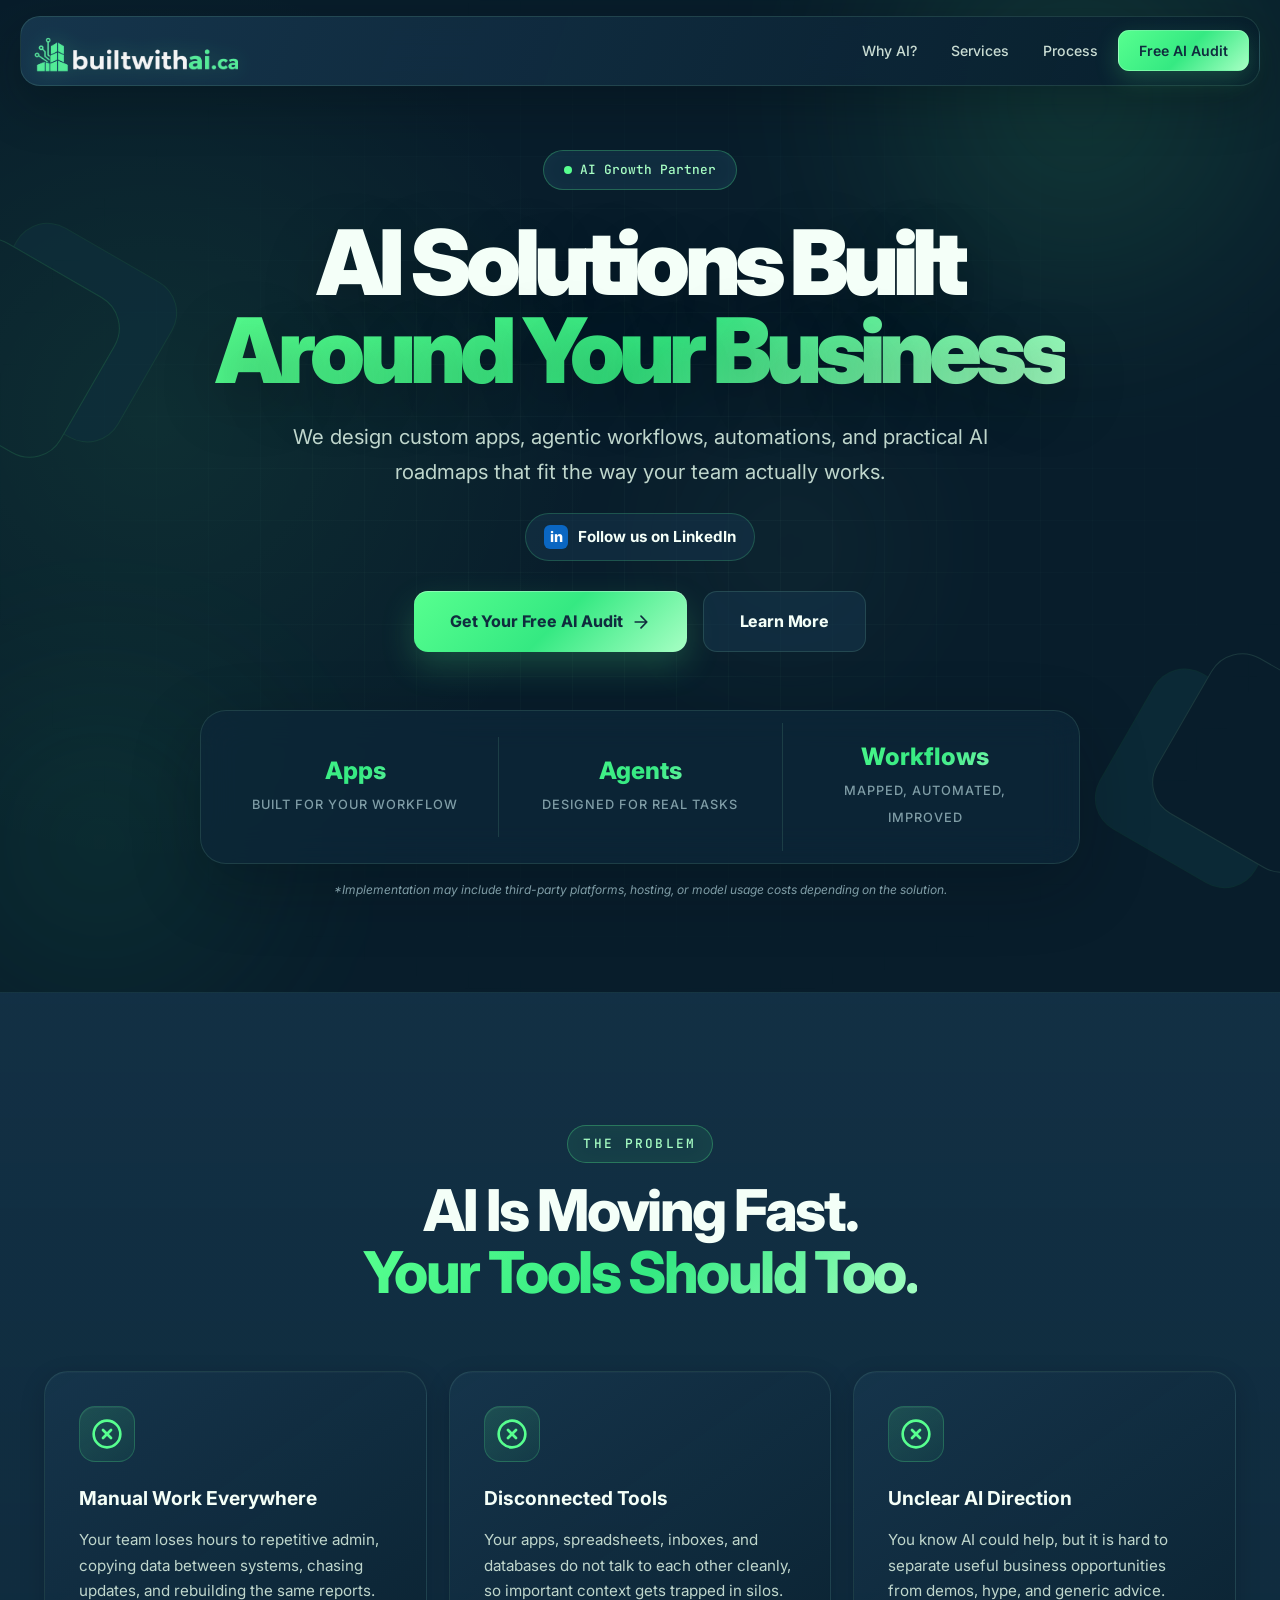
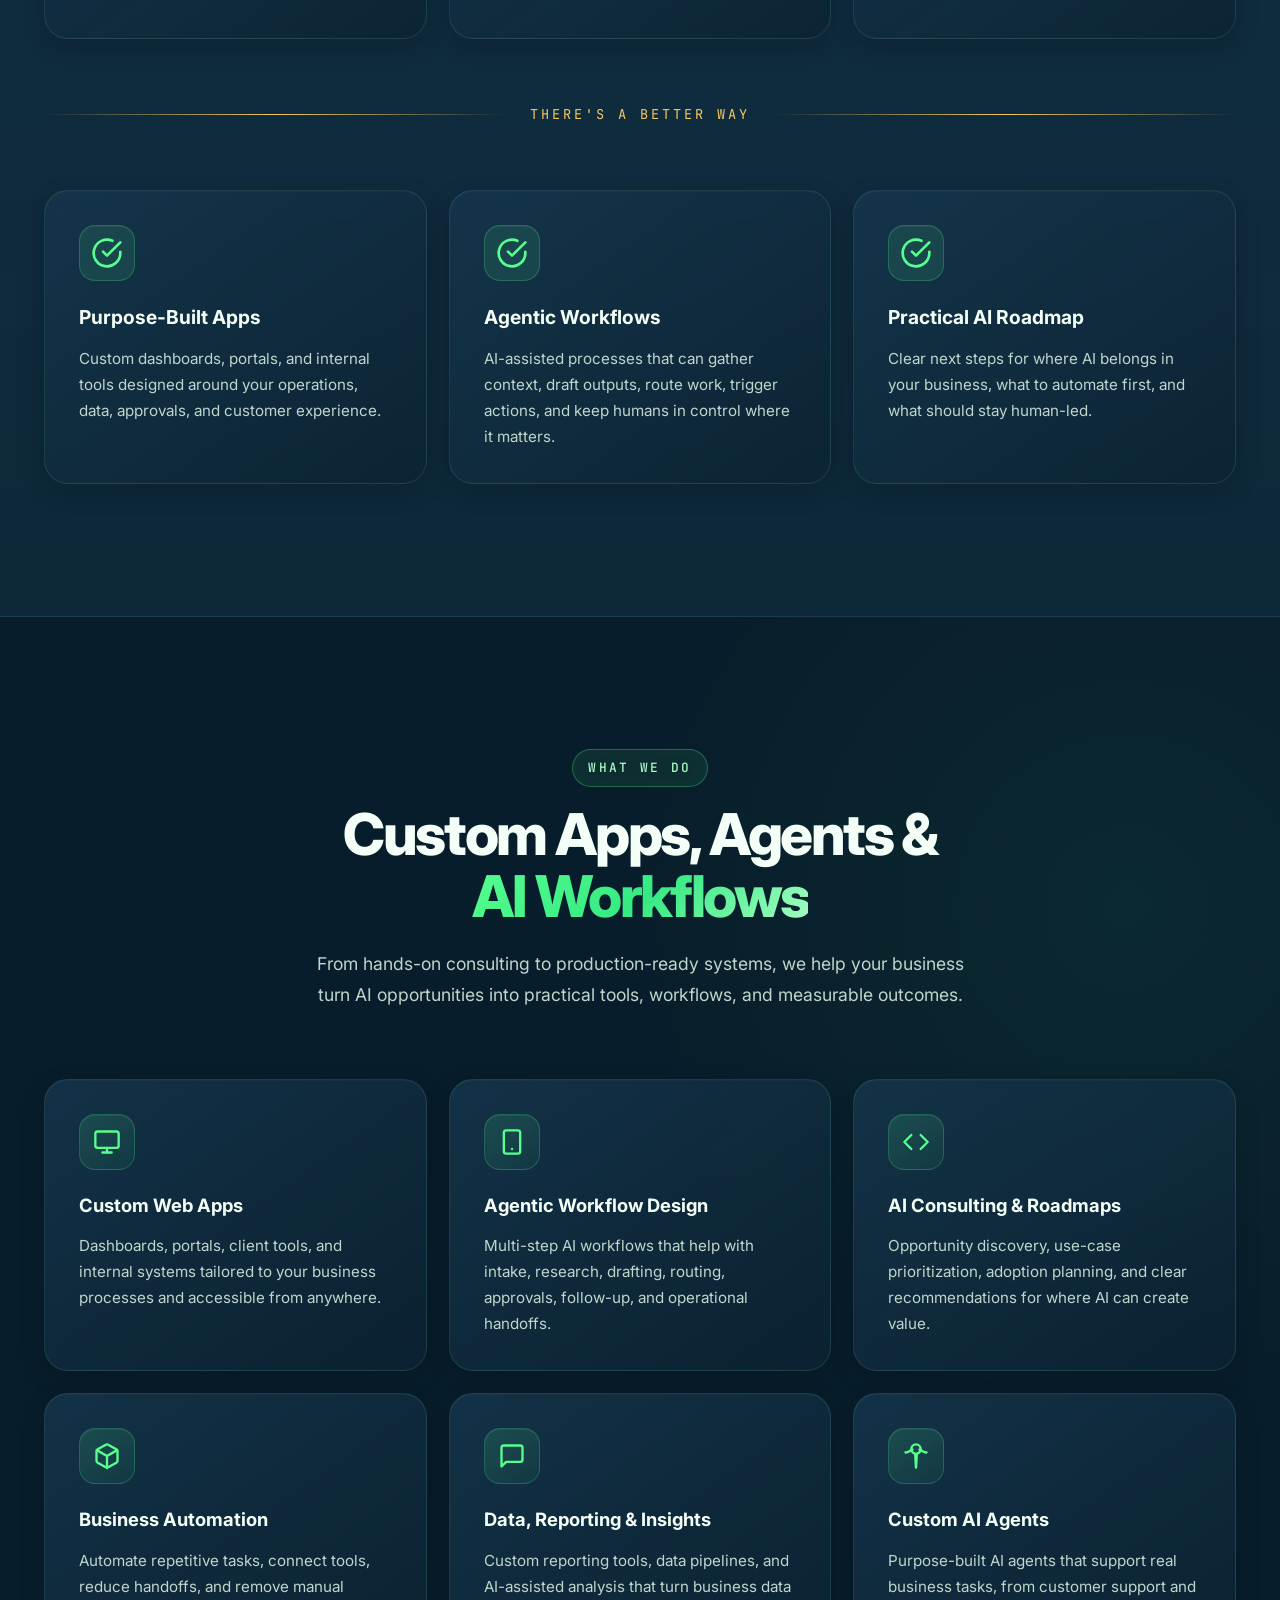
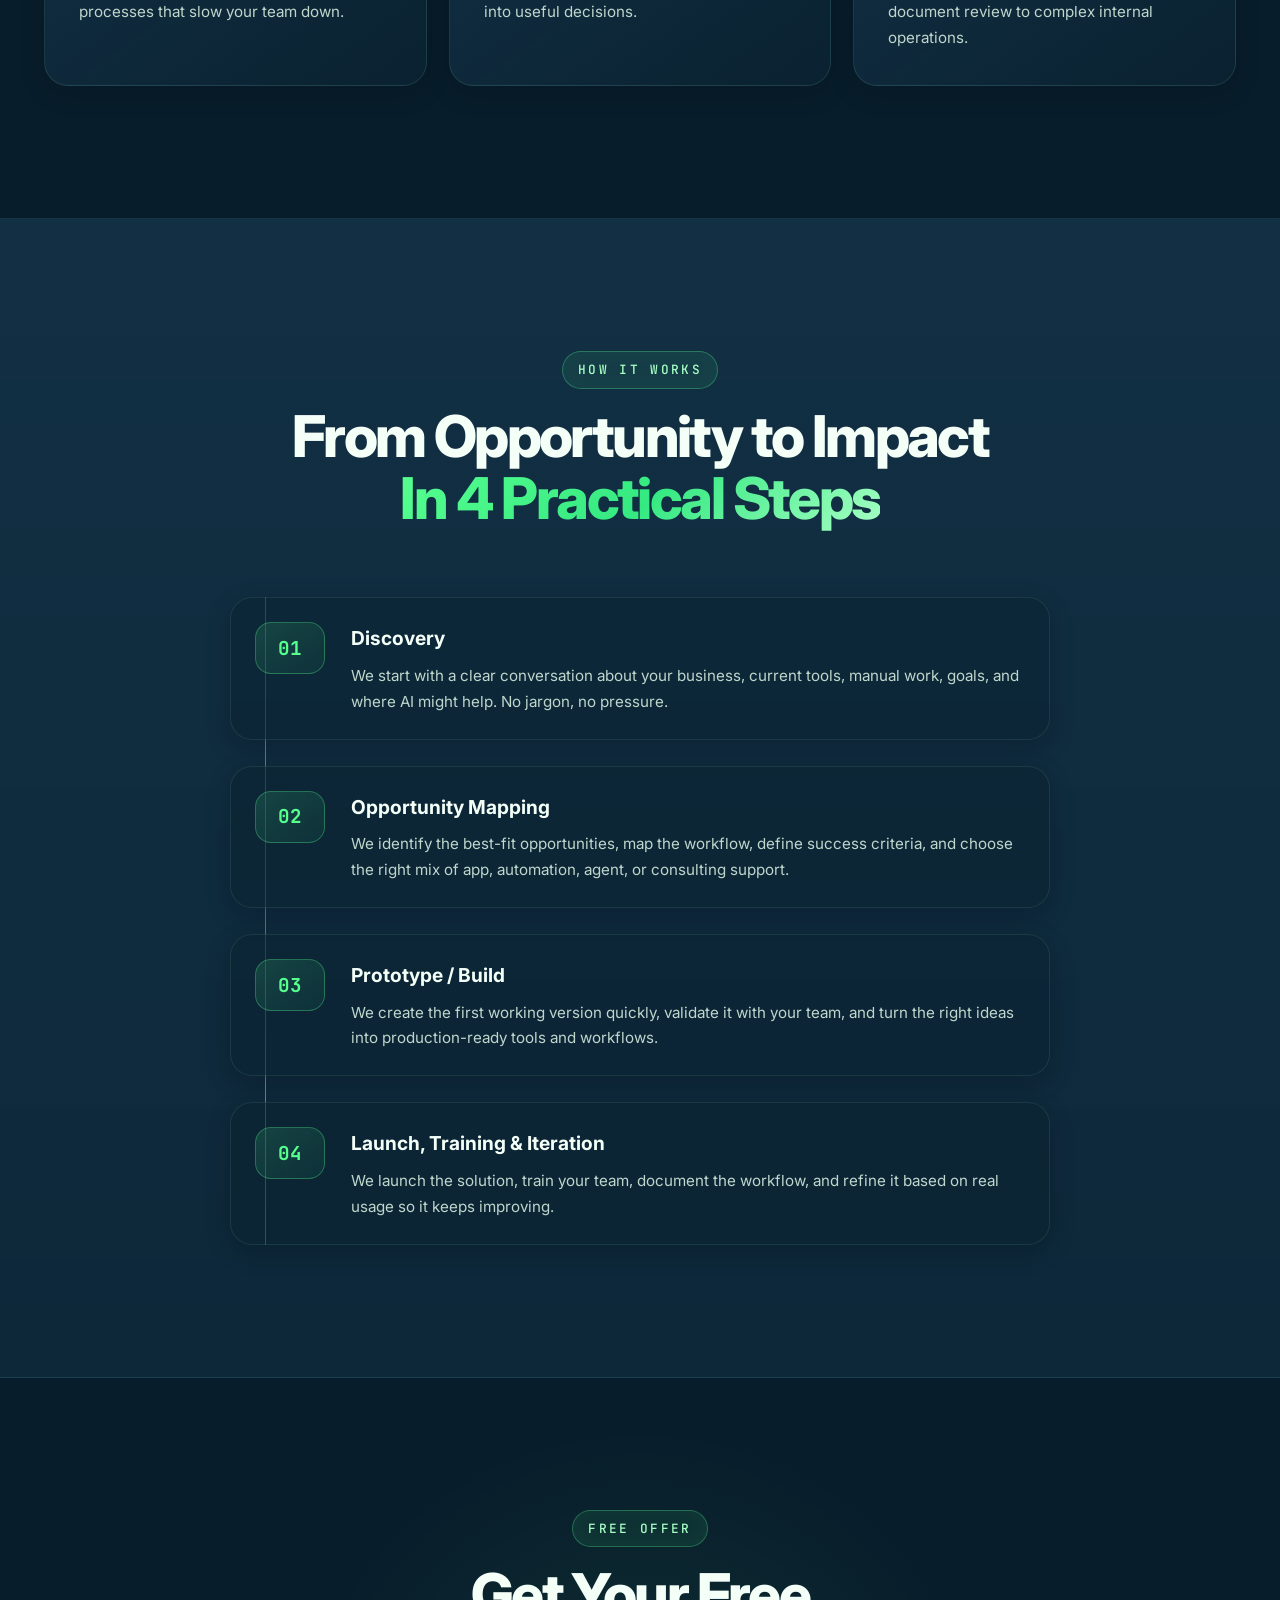
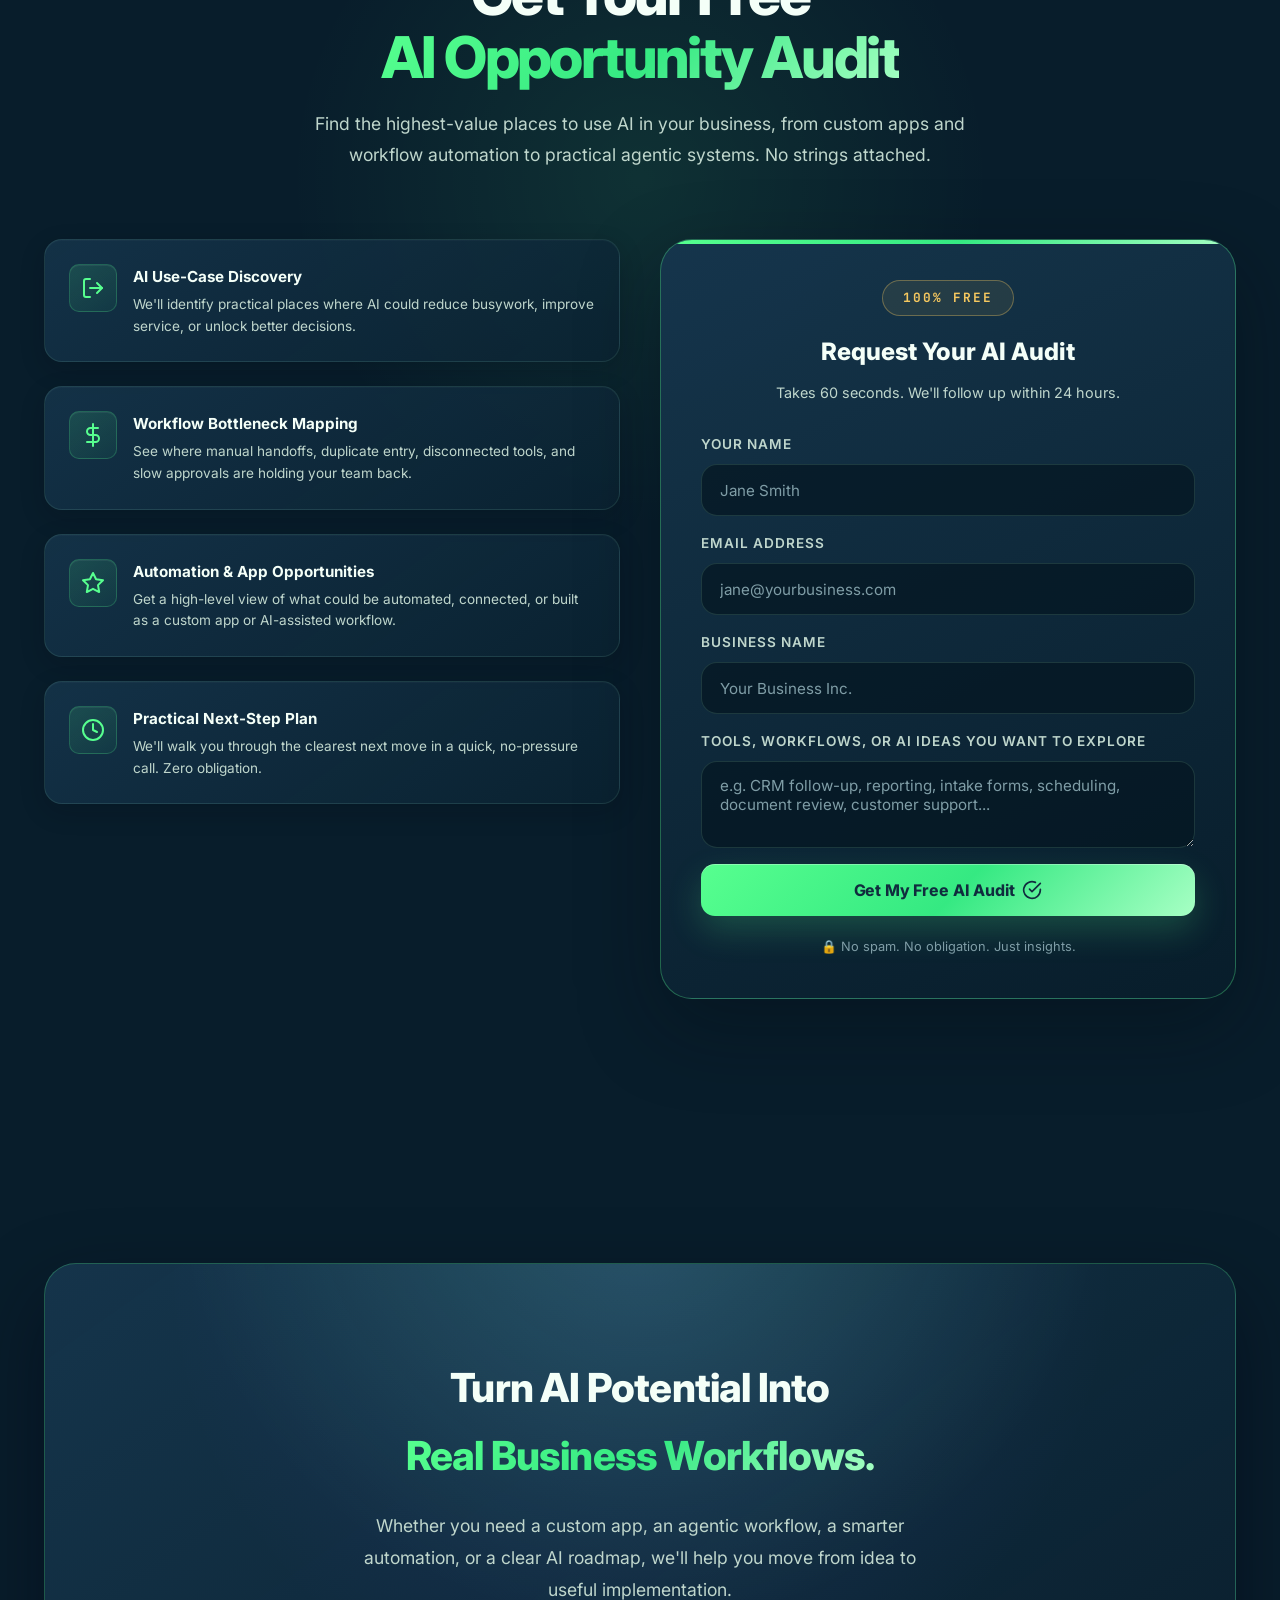
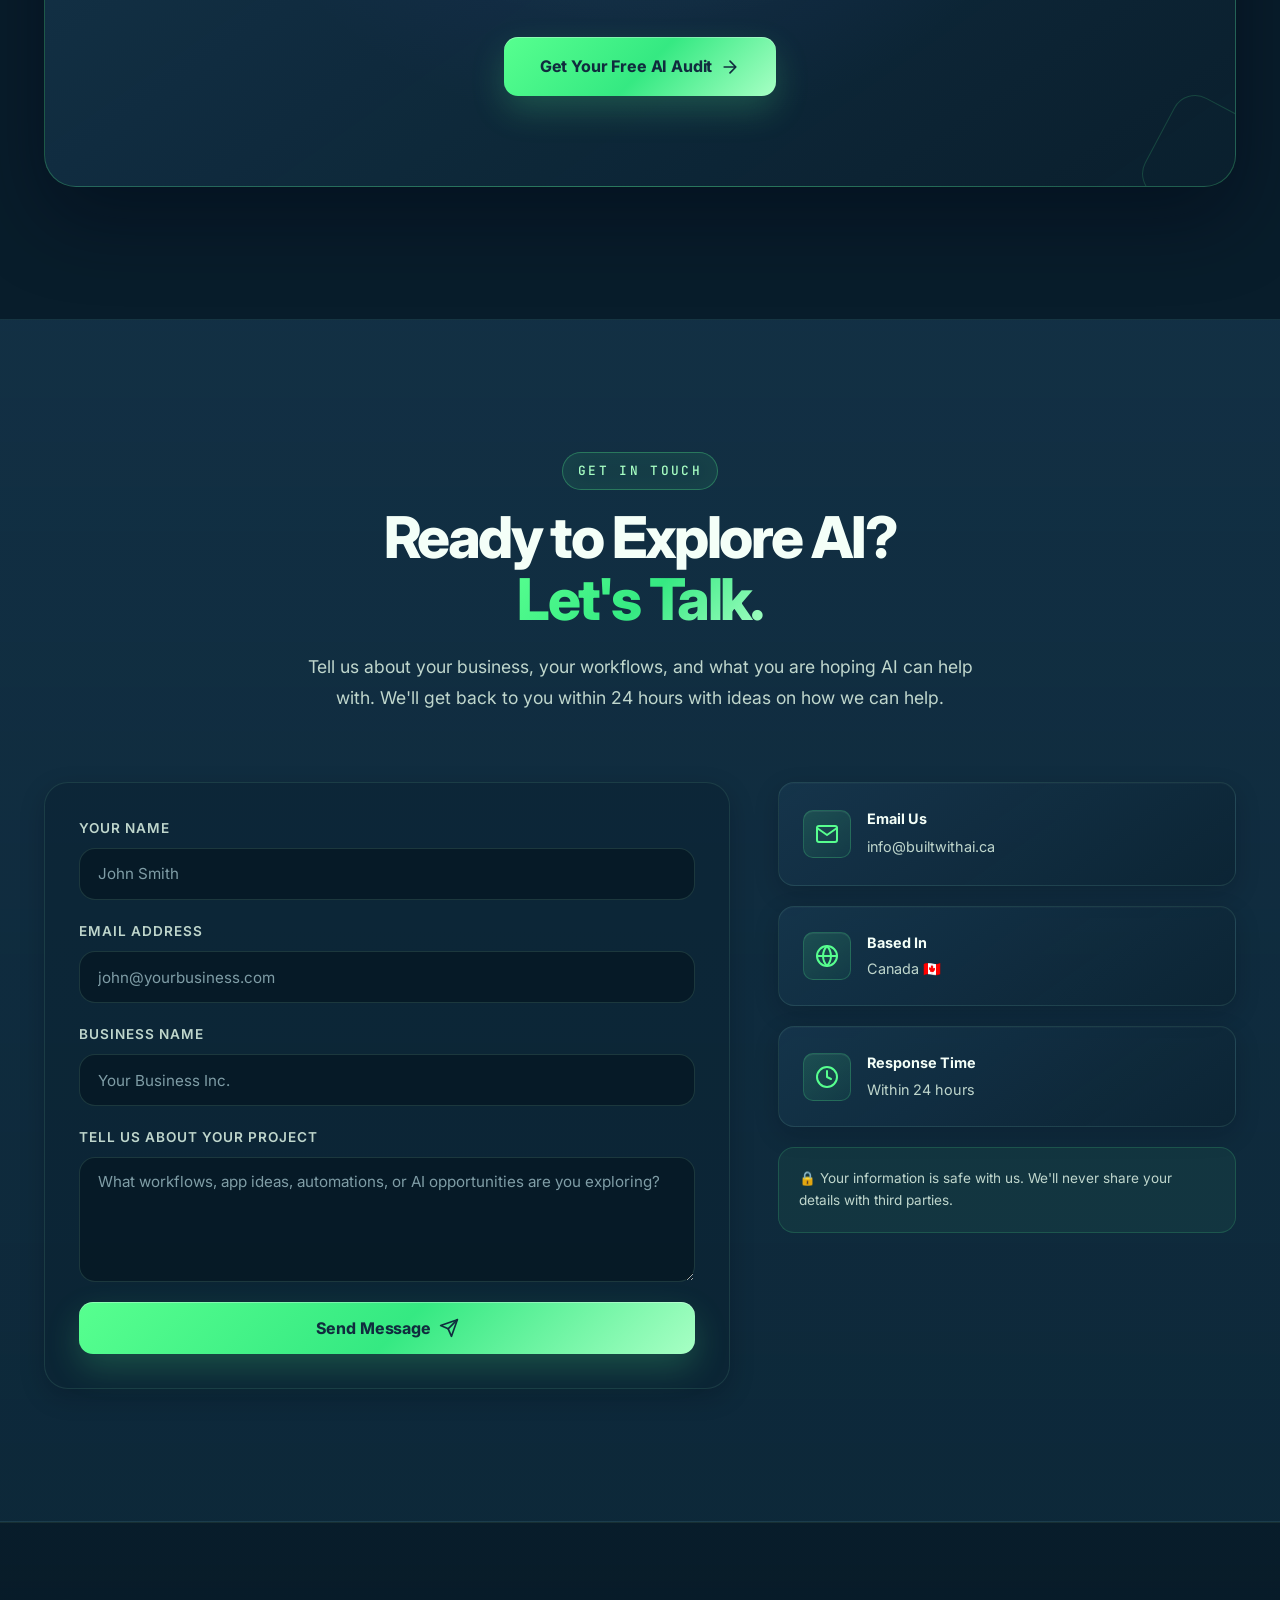
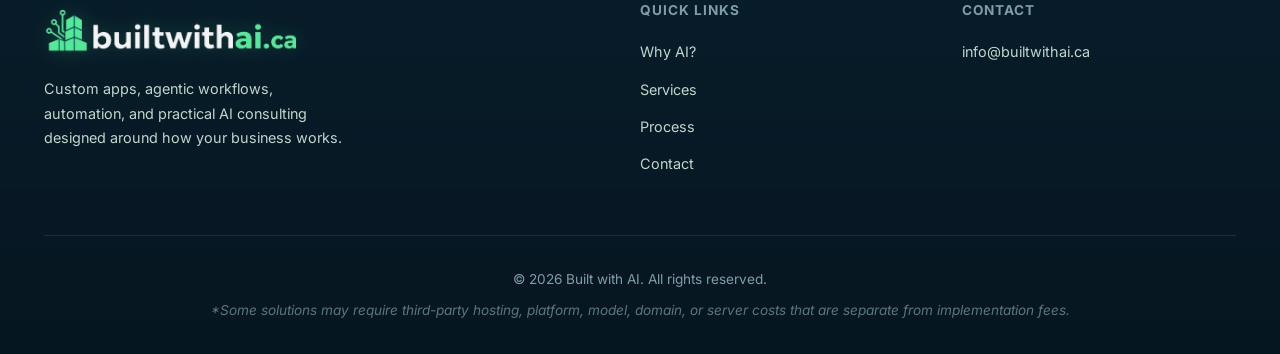
==== commit decb04c3: "last tweaks2" ====
--- a/index.html
+++ b/index.html
@@ -10,19 +10,19 @@
     <meta property="og:title" content="Built with AI &mdash; Apps, Agents &amp; AI Workflows">
     <meta property="og:description" content="Custom apps, agentic workflows, automation, and practical AI consulting built around how your business actually works.">
     <meta property="og:type" content="website">
-    <meta property="og:image" content="https://builtwithai.ca/images/builtwithai-ca-mint-gold-clean.png">
+    <meta property="og:image" content="https://builtwithai.ca/images/builtwithai-ca-block-no-star.png">
     <link rel="preconnect" href="https://fonts.googleapis.com">
     <link rel="preconnect" href="https://fonts.gstatic.com" crossorigin>
     <link href="https://fonts.googleapis.com/css2?family=Inter:wght@300;400;500;600;700;800;900&family=JetBrains+Mono:wght@400;500&display=swap" rel="stylesheet">
     <link rel="stylesheet" href="css/styles.css">
-    <link rel="icon" type="image/png" href="images/builtwithai-icon-mint-gold-clean.png">
+    <link rel="icon" type="image/png" href="images/builtwithai-icon-block-no-star.png">
 </head>
 <body>
     <!-- Navigation -->
     <nav class="navbar" id="navbar">
         <div class="container nav-container">
             <a href="#" class="logo" aria-label="builtwithai.ca home">
-                <img class="logo-image" src="images/builtwithai-ca-mint-gold-clean.png" alt="builtwithai.ca">
+                <img class="logo-image" src="images/builtwithai-ca-block-no-star.png" alt="builtwithai.ca">
             </a>
             <button class="mobile-toggle" id="mobileToggle" aria-label="Toggle menu" aria-expanded="false" aria-controls="navLinks">
                 <span></span>
@@ -419,7 +419,7 @@
             <div class="footer-content">
                 <div class="footer-brand">
                     <a href="#" class="logo" aria-label="builtwithai.ca home">
-                        <img class="logo-image" src="images/builtwithai-ca-mint-gold-clean.png" alt="builtwithai.ca">
+                        <img class="logo-image" src="images/builtwithai-ca-block-no-star.png" alt="builtwithai.ca">
                     </a>
                     <p>Custom apps, agentic workflows, automation, and practical AI consulting designed around how your business works.</p>
                 </div>
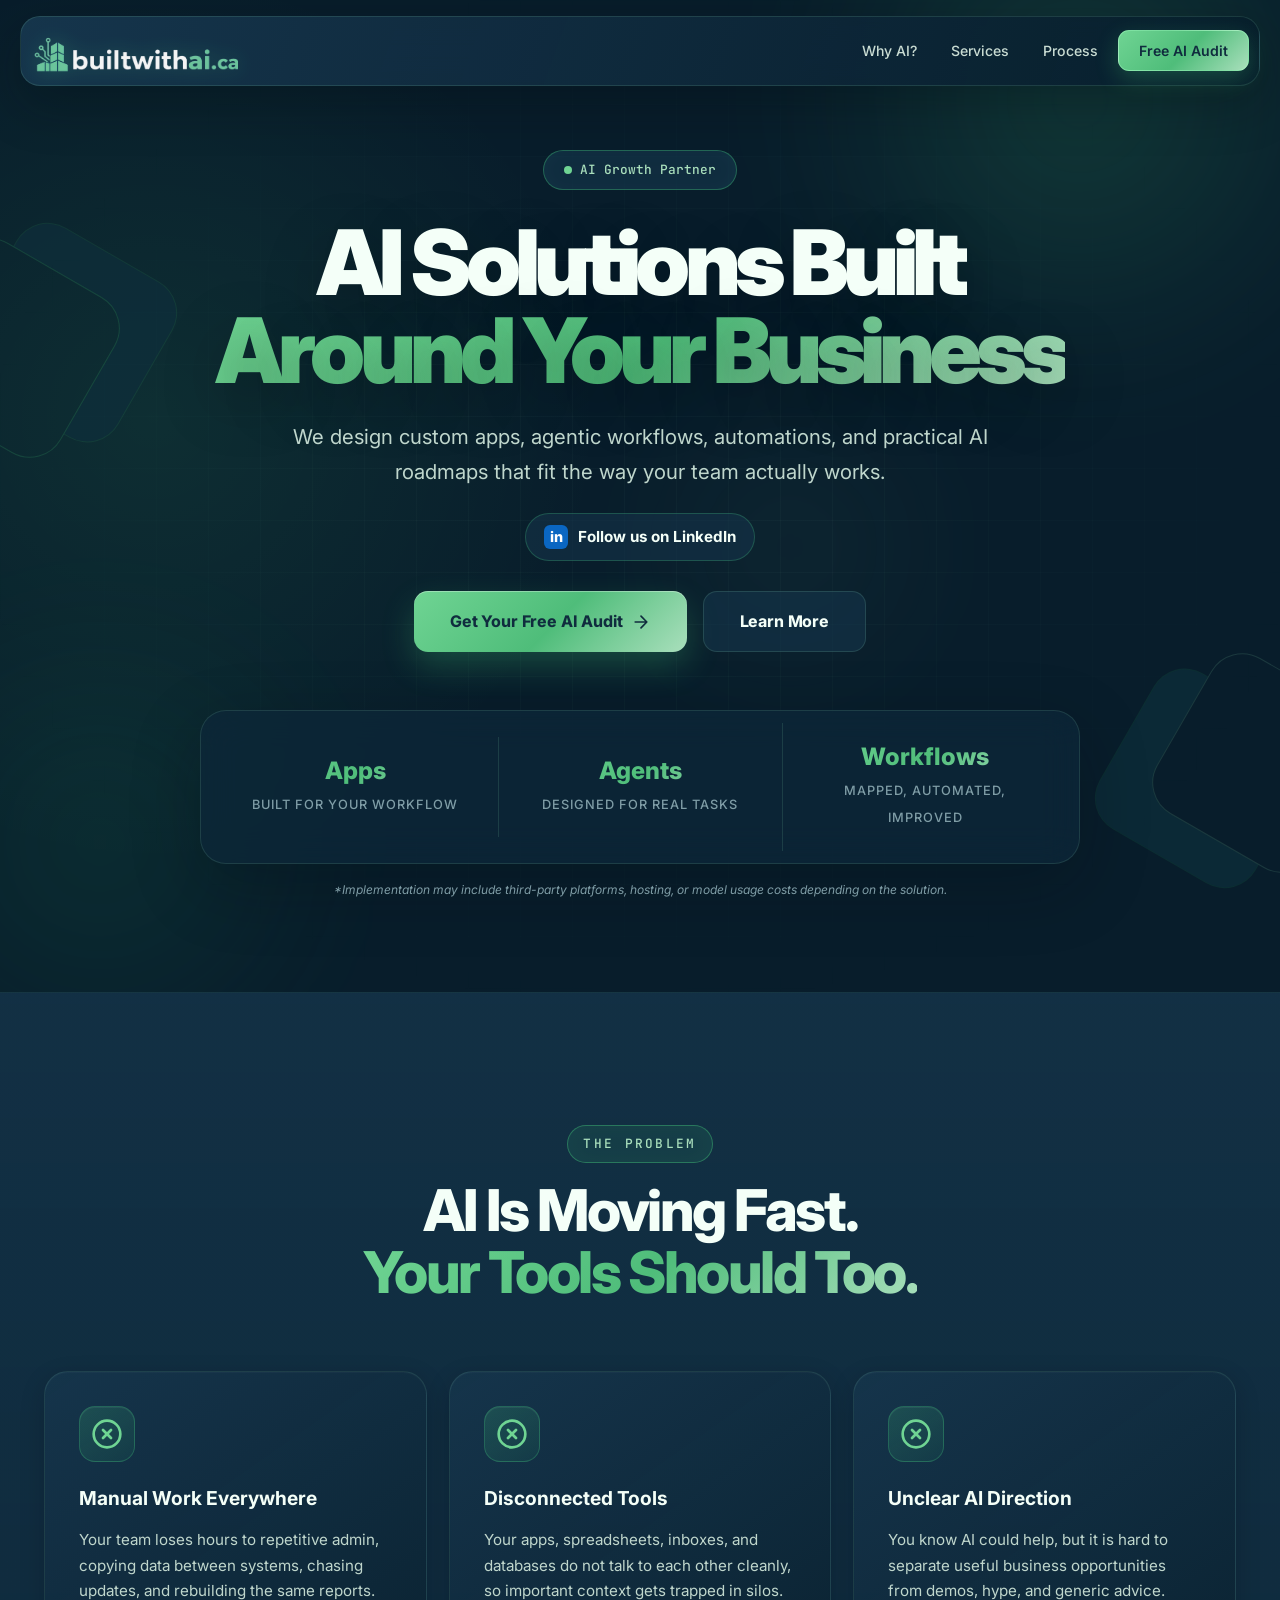
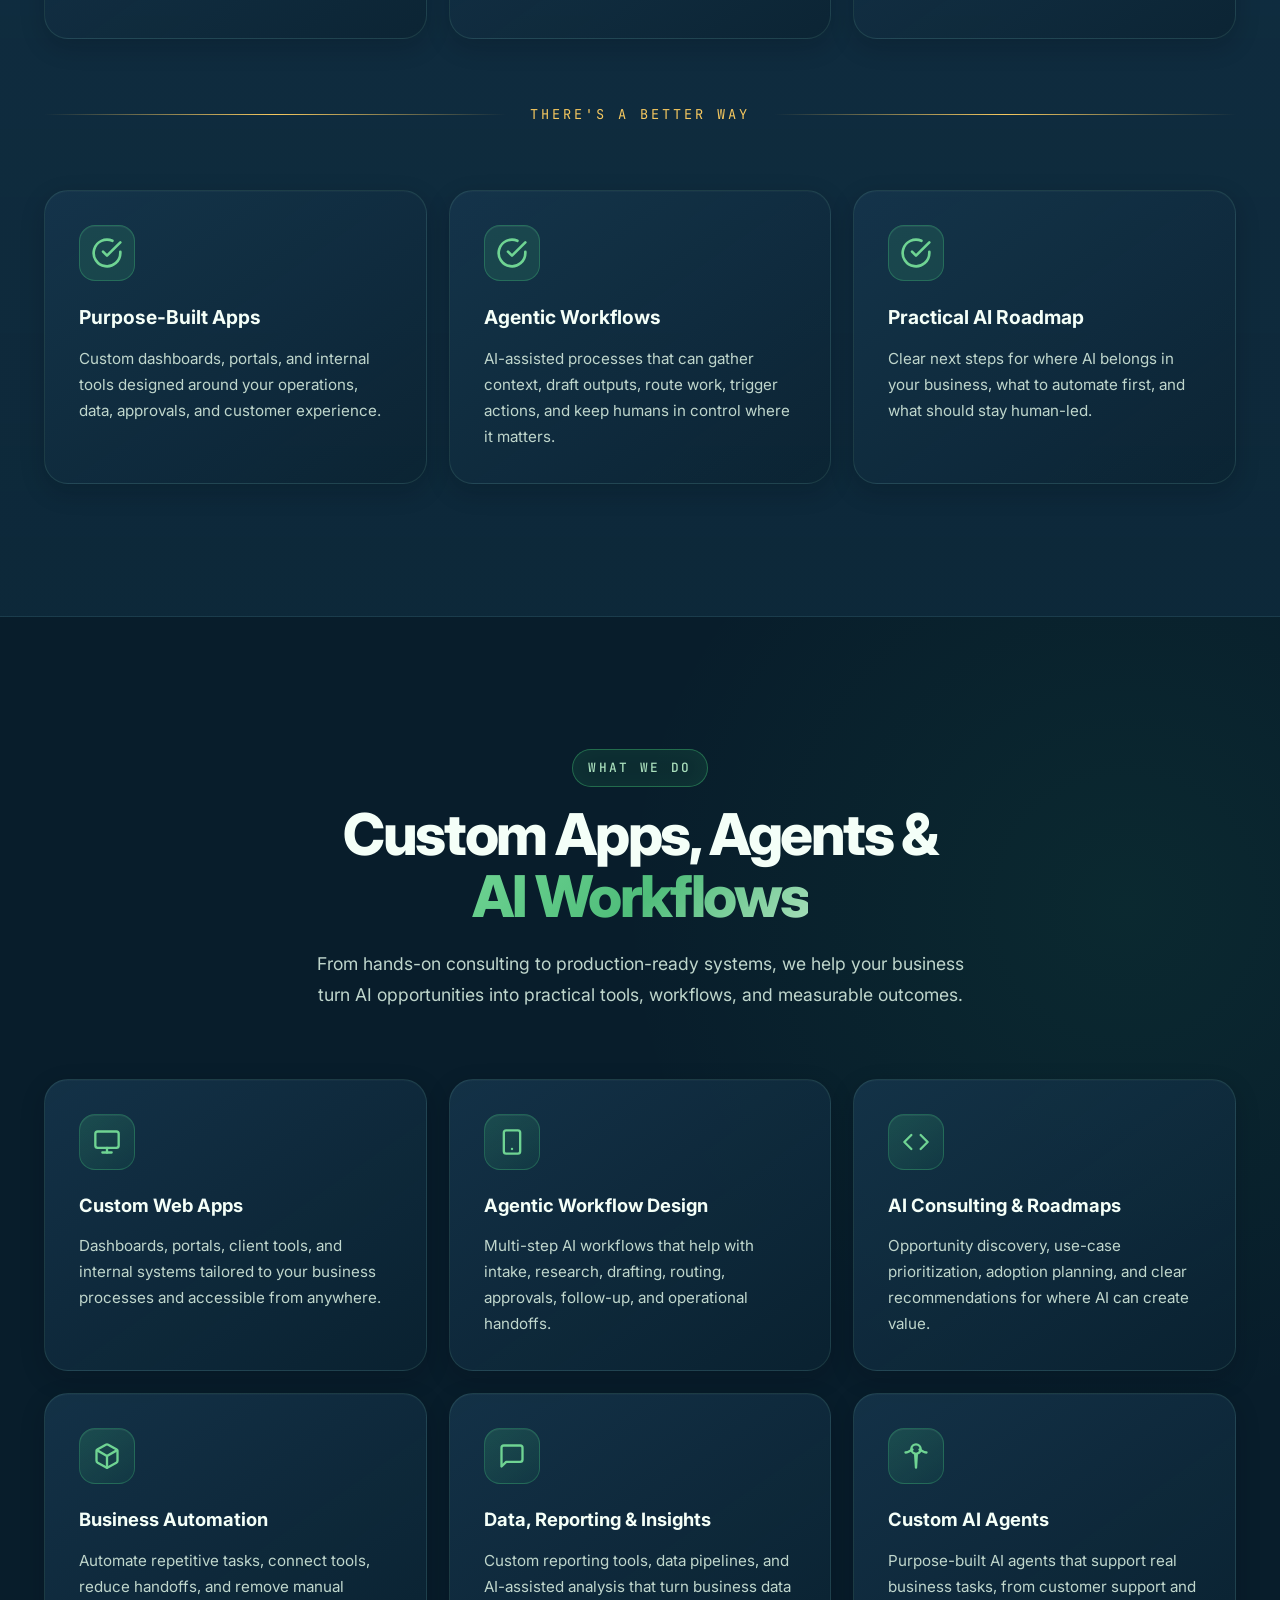
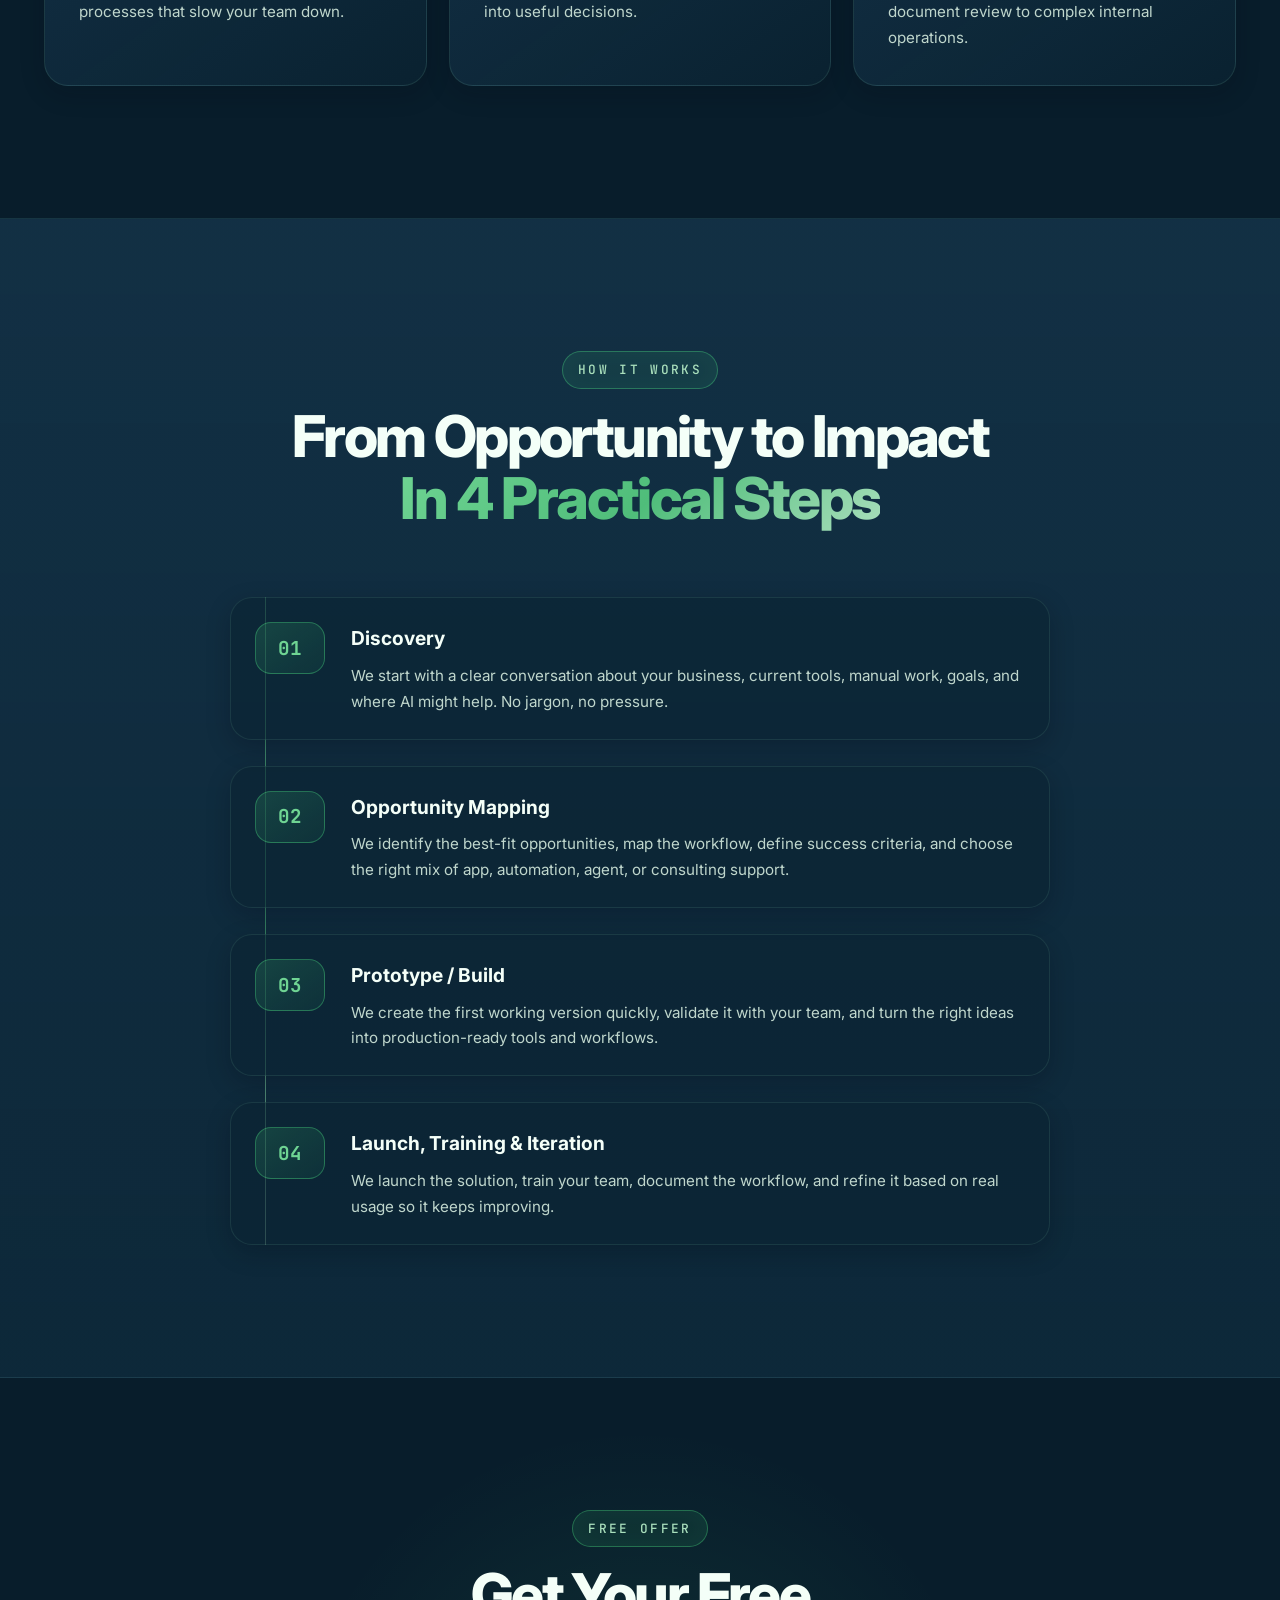
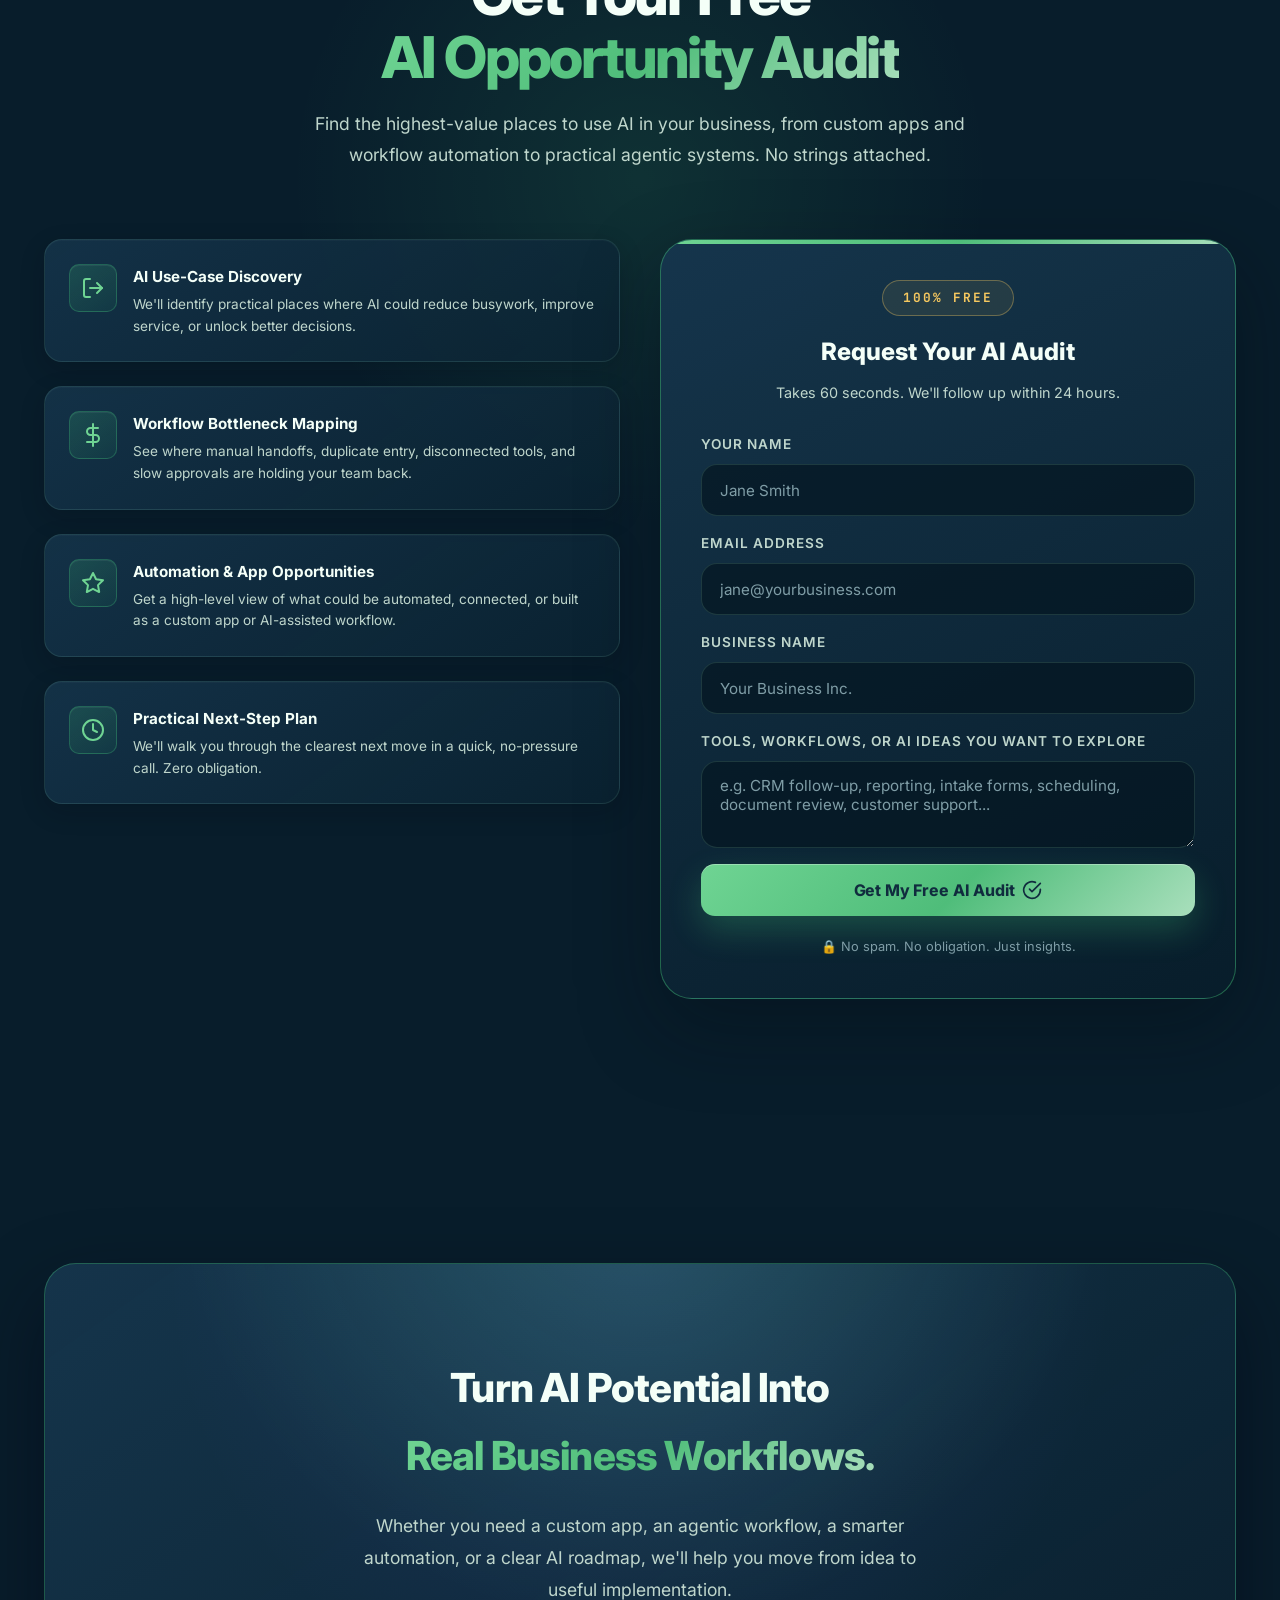
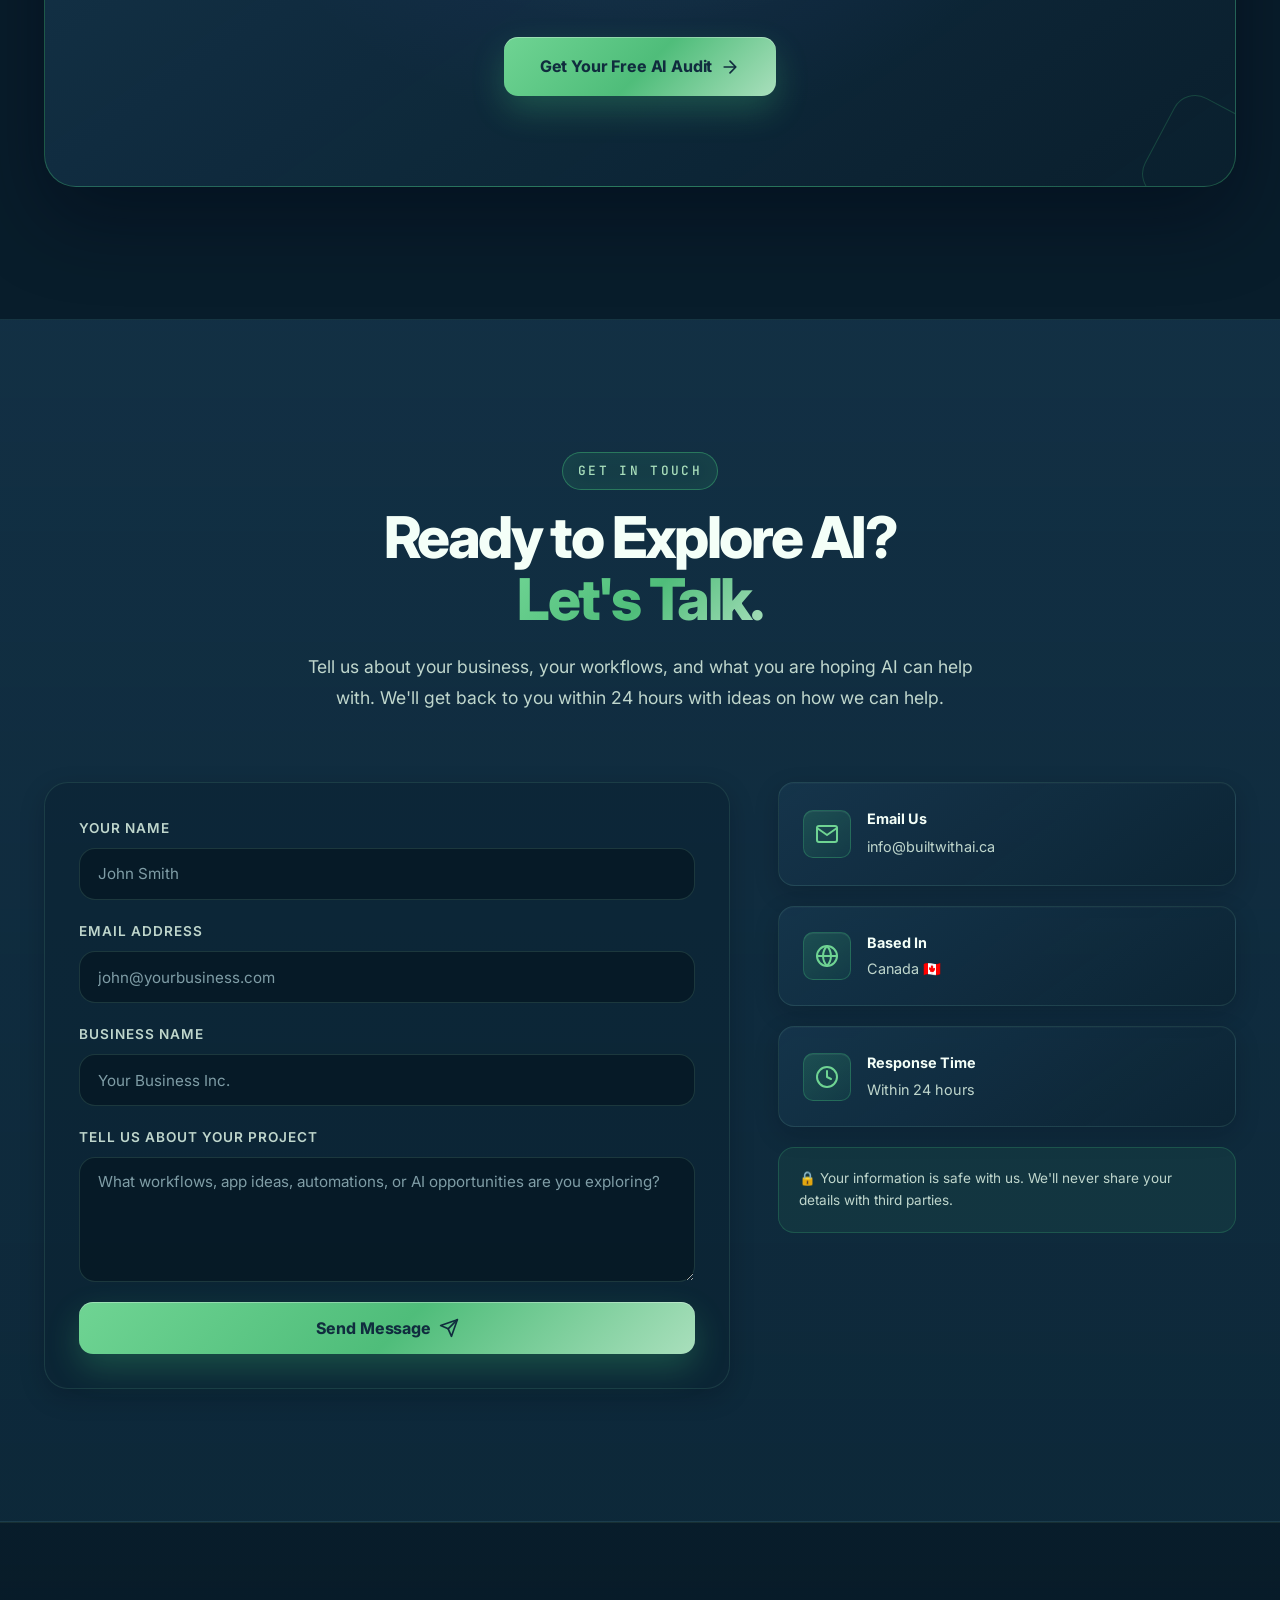
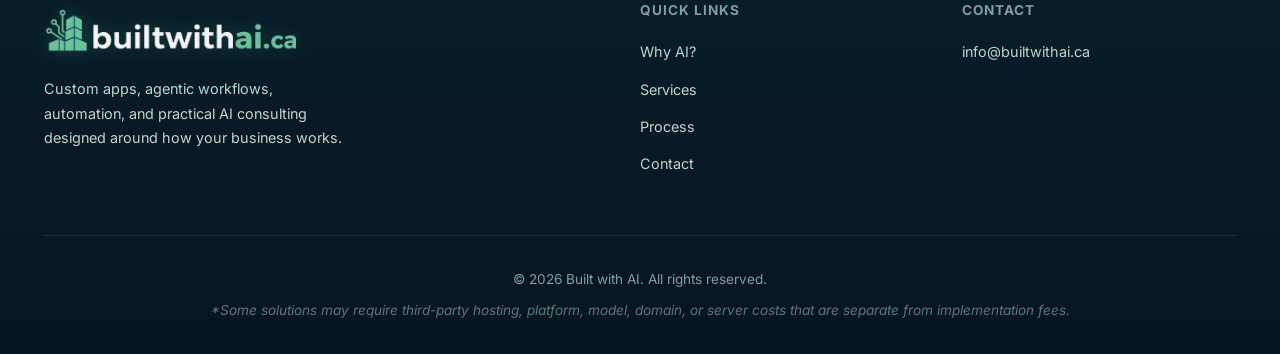
==== commit a20acd3b: "adjusted green color" ====
--- a/index.html
+++ b/index.html
@@ -10,19 +10,19 @@
     <meta property="og:title" content="Built with AI &mdash; Apps, Agents &amp; AI Workflows">
     <meta property="og:description" content="Custom apps, agentic workflows, automation, and practical AI consulting built around how your business actually works.">
     <meta property="og:type" content="website">
-    <meta property="og:image" content="https://builtwithai.ca/images/builtwithai-ca-block-no-star.png">
+    <meta property="og:image" content="https://builtwithai.ca/images/builtwithai-ca-block-no-star-muted.png">
     <link rel="preconnect" href="https://fonts.googleapis.com">
     <link rel="preconnect" href="https://fonts.gstatic.com" crossorigin>
     <link href="https://fonts.googleapis.com/css2?family=Inter:wght@300;400;500;600;700;800;900&family=JetBrains+Mono:wght@400;500&display=swap" rel="stylesheet">
     <link rel="stylesheet" href="css/styles.css">
-    <link rel="icon" type="image/png" href="images/builtwithai-icon-block-no-star.png">
+    <link rel="icon" type="image/png" href="images/builtwithai-icon-block-no-star-muted.png">
 </head>
 <body>
     <!-- Navigation -->
     <nav class="navbar" id="navbar">
         <div class="container nav-container">
             <a href="#" class="logo" aria-label="builtwithai.ca home">
-                <img class="logo-image" src="images/builtwithai-ca-block-no-star.png" alt="builtwithai.ca">
+                <img class="logo-image" src="images/builtwithai-ca-block-no-star-muted.png" alt="builtwithai.ca">
             </a>
             <button class="mobile-toggle" id="mobileToggle" aria-label="Toggle menu" aria-expanded="false" aria-controls="navLinks">
                 <span></span>
@@ -419,7 +419,7 @@
             <div class="footer-content">
                 <div class="footer-brand">
                     <a href="#" class="logo" aria-label="builtwithai.ca home">
-                        <img class="logo-image" src="images/builtwithai-ca-block-no-star.png" alt="builtwithai.ca">
+                        <img class="logo-image" src="images/builtwithai-ca-block-no-star-muted.png" alt="builtwithai.ca">
                     </a>
                     <p>Custom apps, agentic workflows, automation, and practical AI consulting designed around how your business works.</p>
                 </div>
--- a/css/styles.css
+++ b/css/styles.css
@@ -2071,9 +2071,10 @@
 
 /* ===== Official Mint + Navy Brand Palette ===== */
 :root {
-    --brand-mint: #57ff8f;
-    --brand-mint-strong: #35e982;
-    --brand-mint-soft: #a7ffc4;
+    /* Muted mint shared by the website and its updated logo assets. */
+    --brand-mint: #6fd493;
+    --brand-mint-strong: #4fbd7a;
+    --brand-mint-soft: #a9dfbc;
     --brand-navy: #16364d;
     --brand-navy-deep: #081d2b;
     --brand-navy-mid: #102f43;
@@ -2086,14 +2087,14 @@
     --text-primary: #f4fff8;
     --text-secondary: #bfd6cc;
     --text-muted: #7f9da6;
-    --accent-1: #57ff8f;
-    --accent-2: #35e982;
-    --accent-3: #a7ffc4;
-    --gradient-primary: linear-gradient(135deg, #57ff8f 0%, #35e982 52%, #a7ffc4 100%);
-    --gradient-glow: linear-gradient(135deg, rgba(87, 255, 143, 0.16), rgba(53, 233, 130, 0.08));
+    --accent-1: #6fd493;
+    --accent-2: #4fbd7a;
+    --accent-3: #a9dfbc;
+    --gradient-primary: linear-gradient(135deg, #6fd493 0%, #4fbd7a 52%, #a9dfbc 100%);
+    --gradient-glow: linear-gradient(135deg, rgba(111, 212, 147, 0.14), rgba(79, 189, 122, 0.07));
     --border-color: rgba(143, 217, 177, 0.13);
-    --border-glow: rgba(87, 255, 143, 0.4);
-    --shadow-glow: 0 22px 60px rgba(87, 255, 143, 0.12);
+    --border-glow: rgba(111, 212, 147, 0.34);
+    --shadow-glow: 0 22px 60px rgba(111, 212, 147, 0.1);
 }
 
 ::selection {
@@ -2281,7 +2282,7 @@
 }
 
 .process-timeline::before {
-    background: linear-gradient(180deg, #57ff8f, #35e982, #a7ffc4);
+    background: linear-gradient(180deg, #6fd493, #4fbd7a, #a9dfbc);
 }
 
 .process-step {
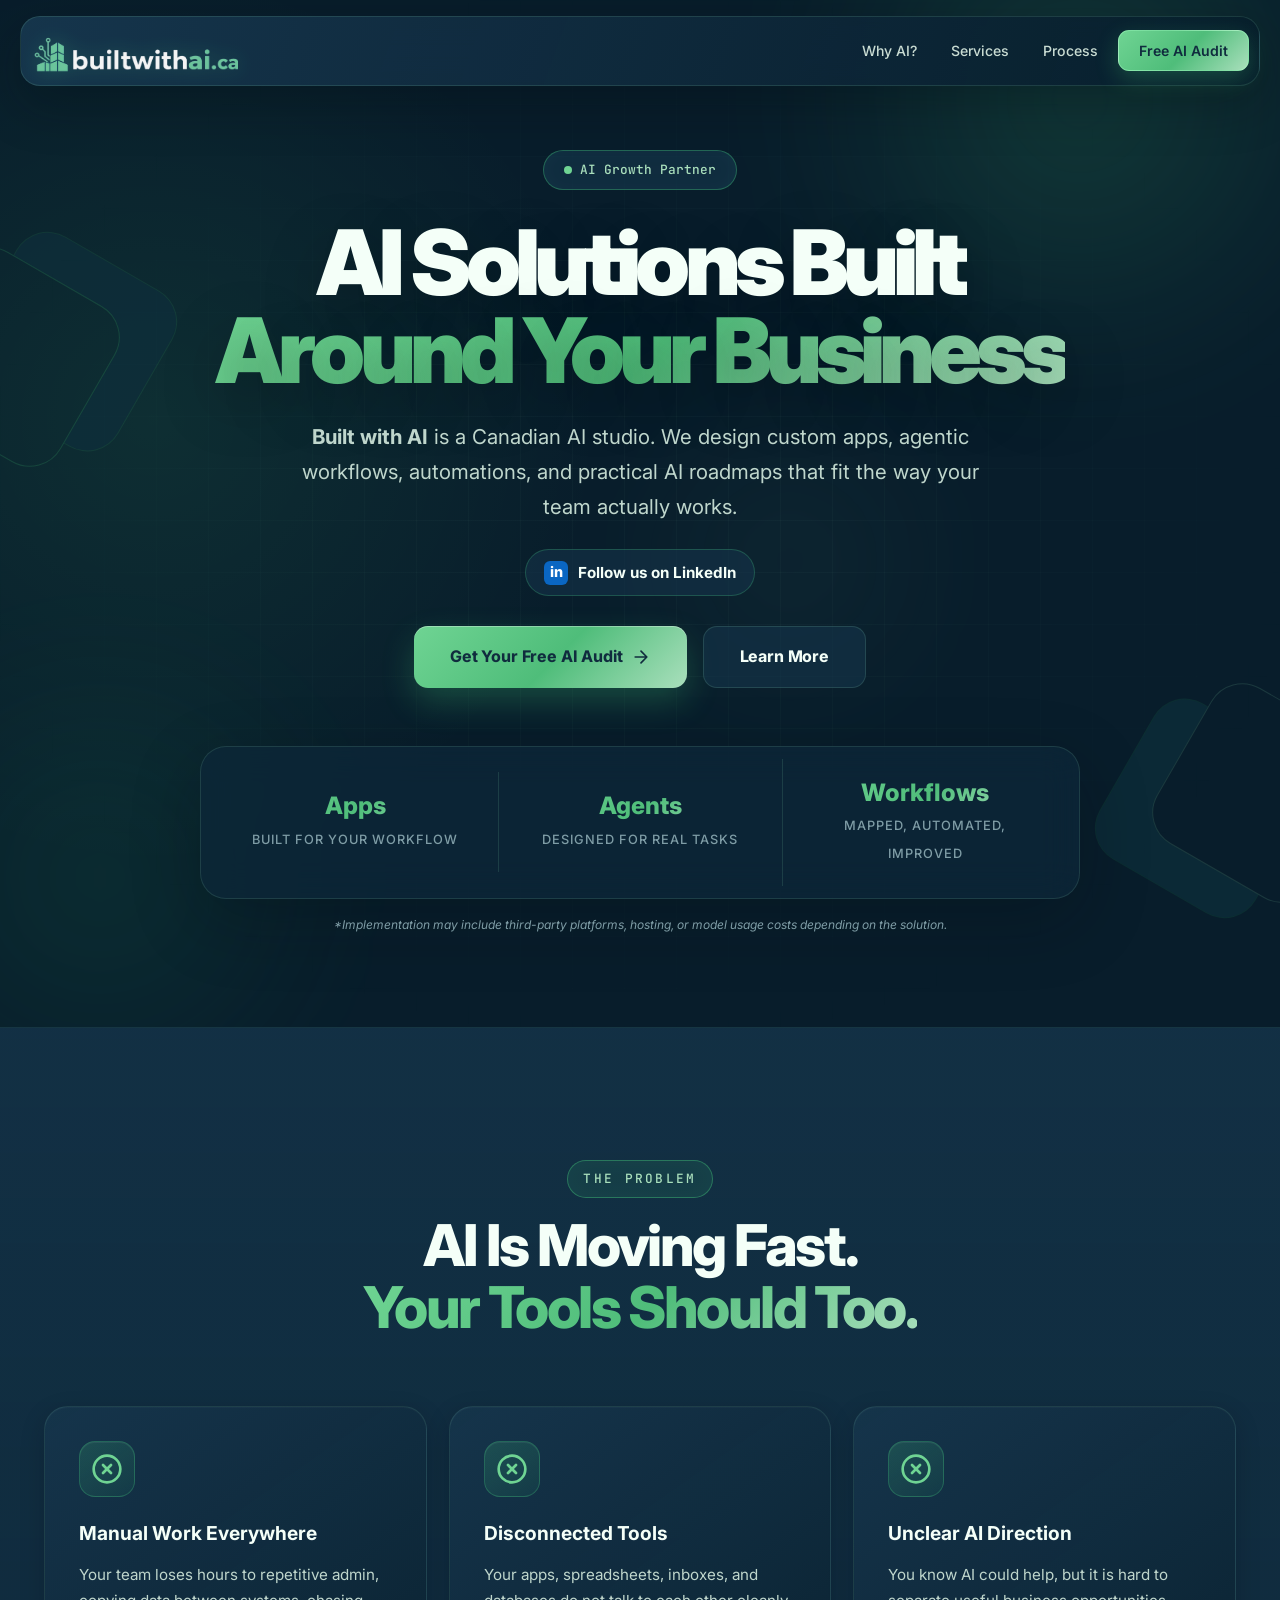
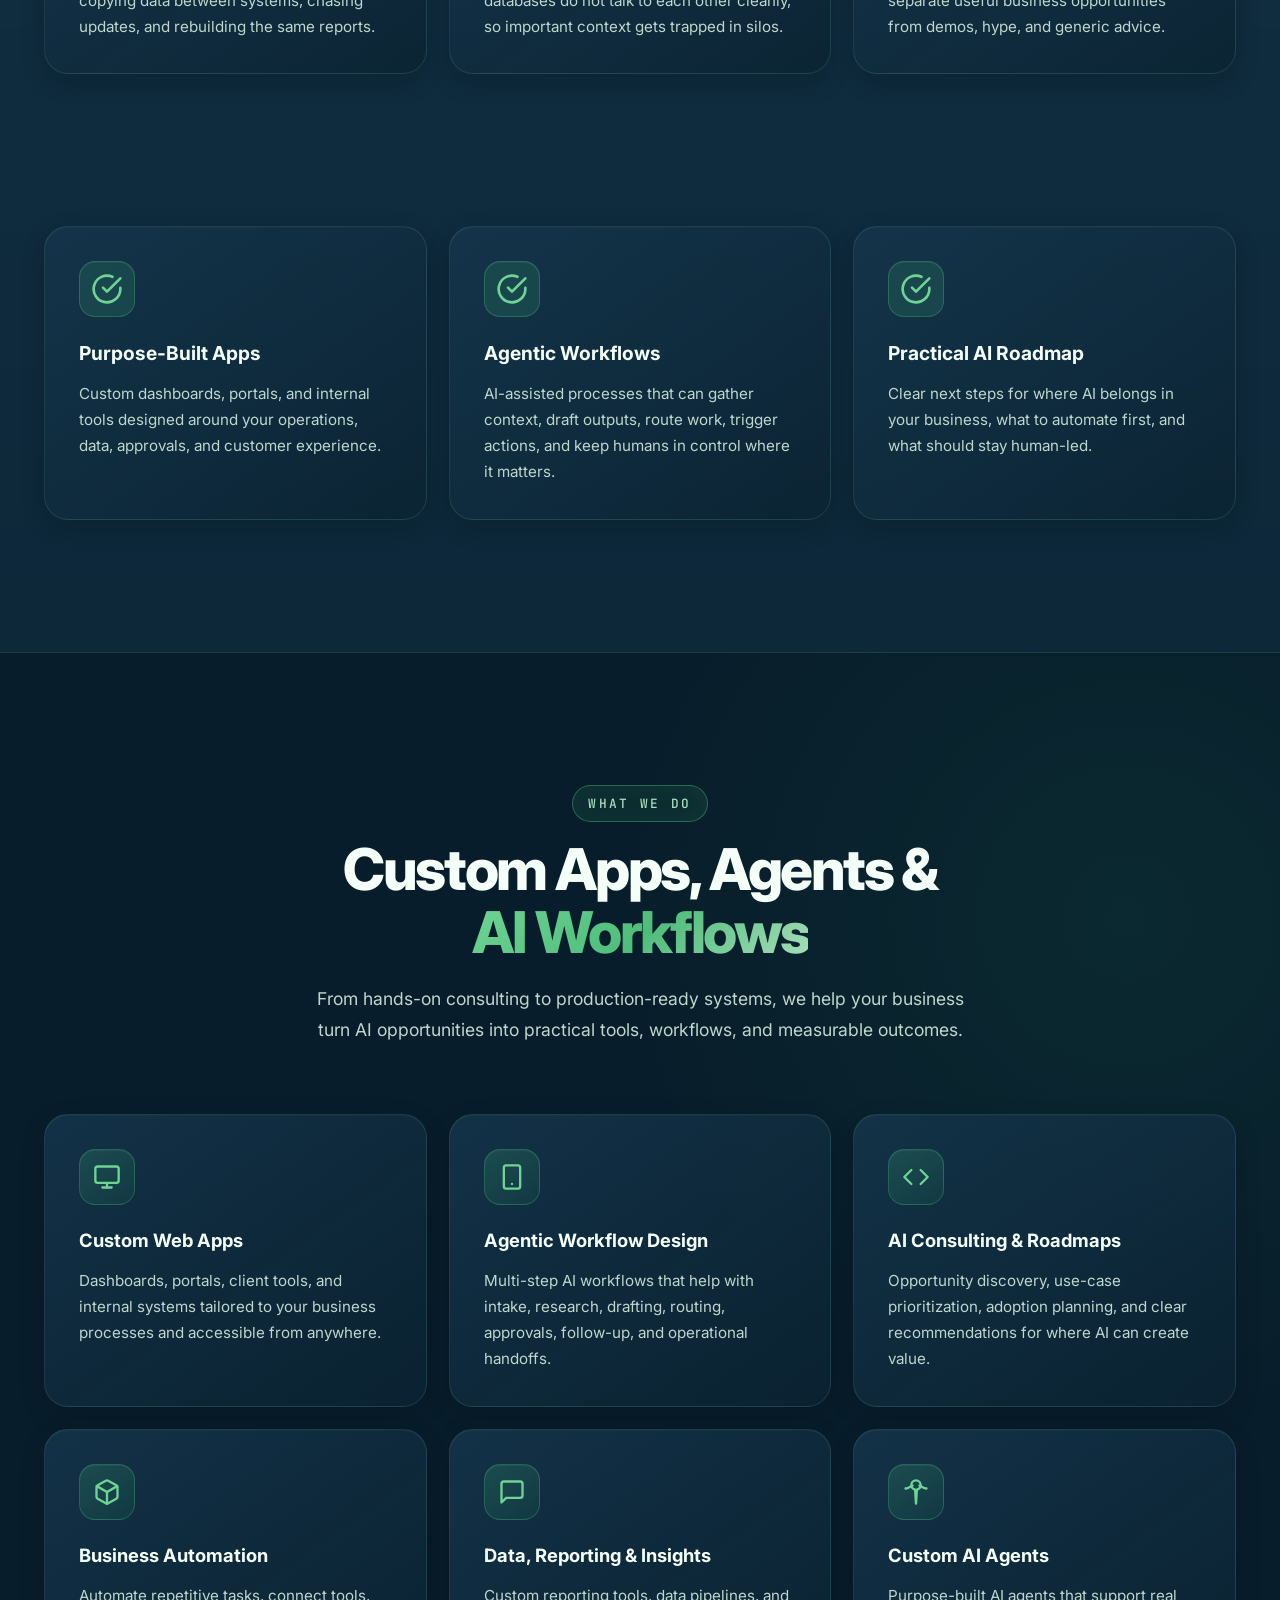
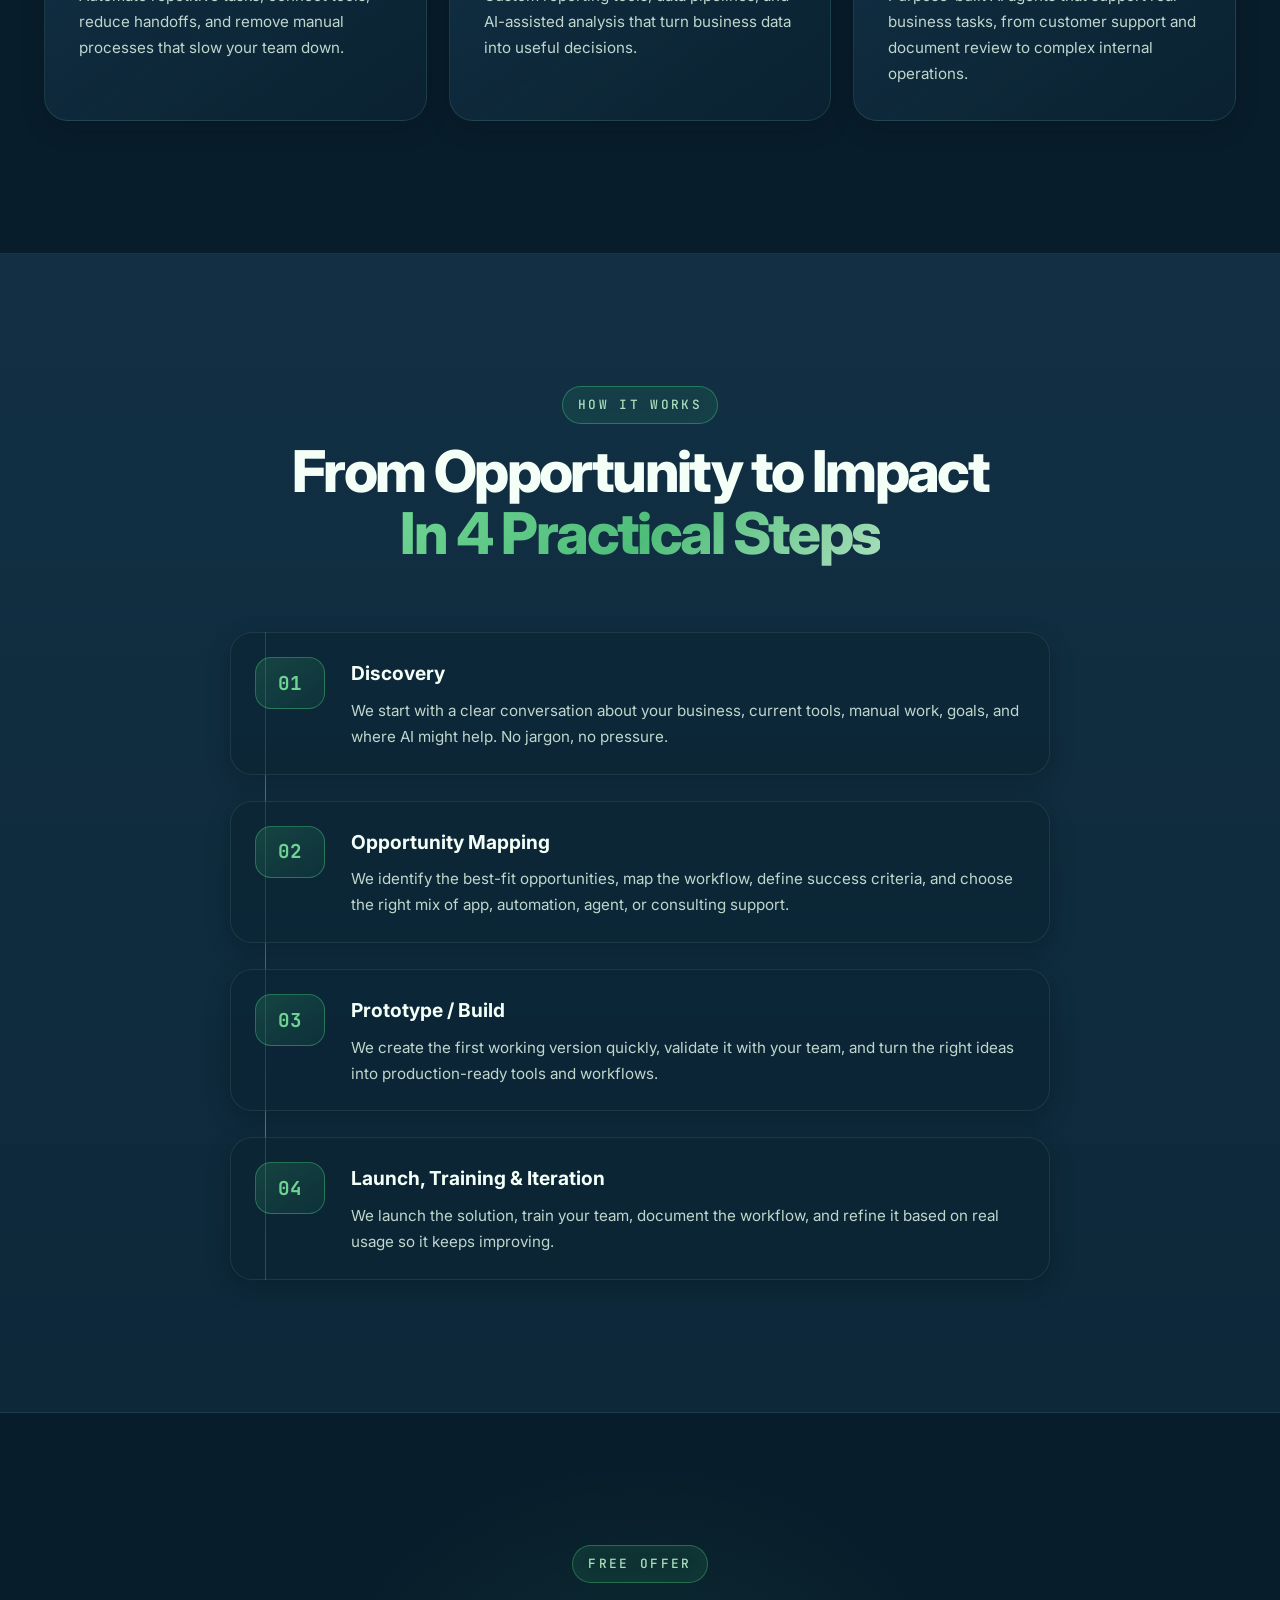
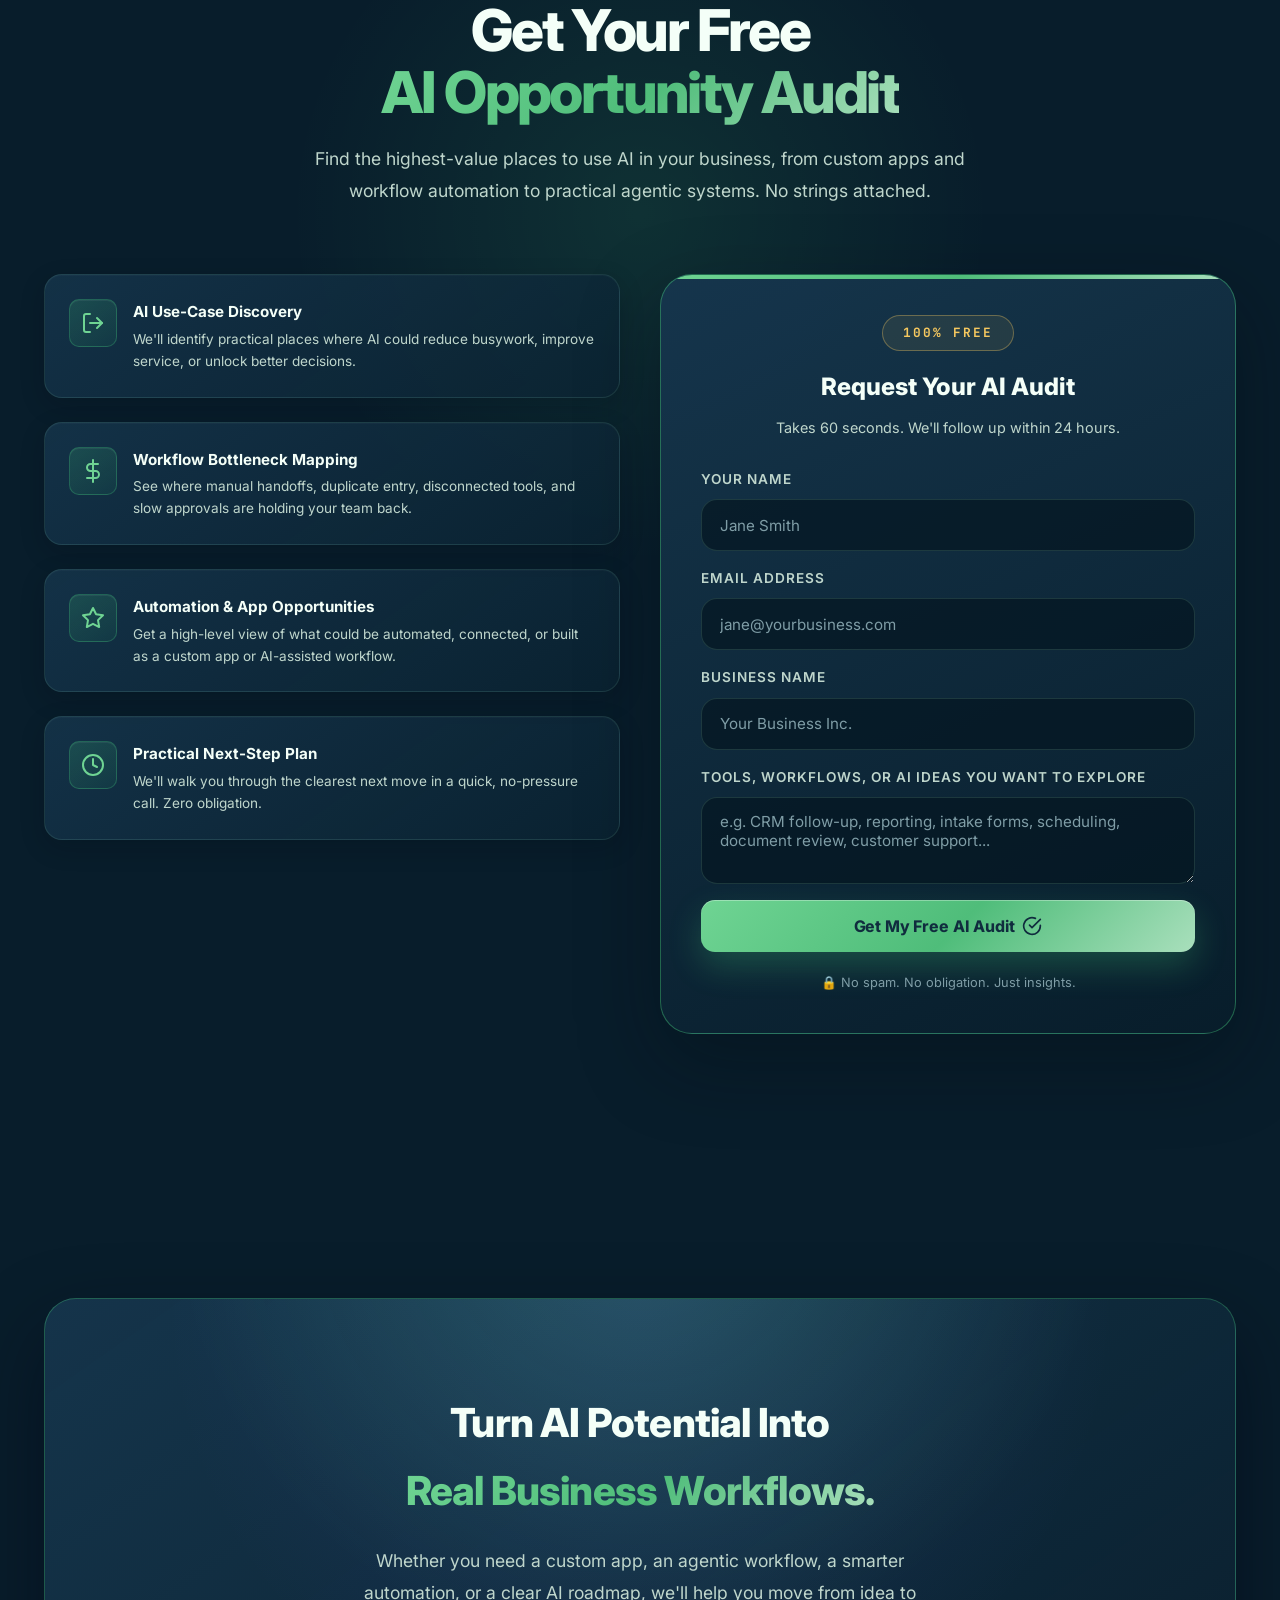
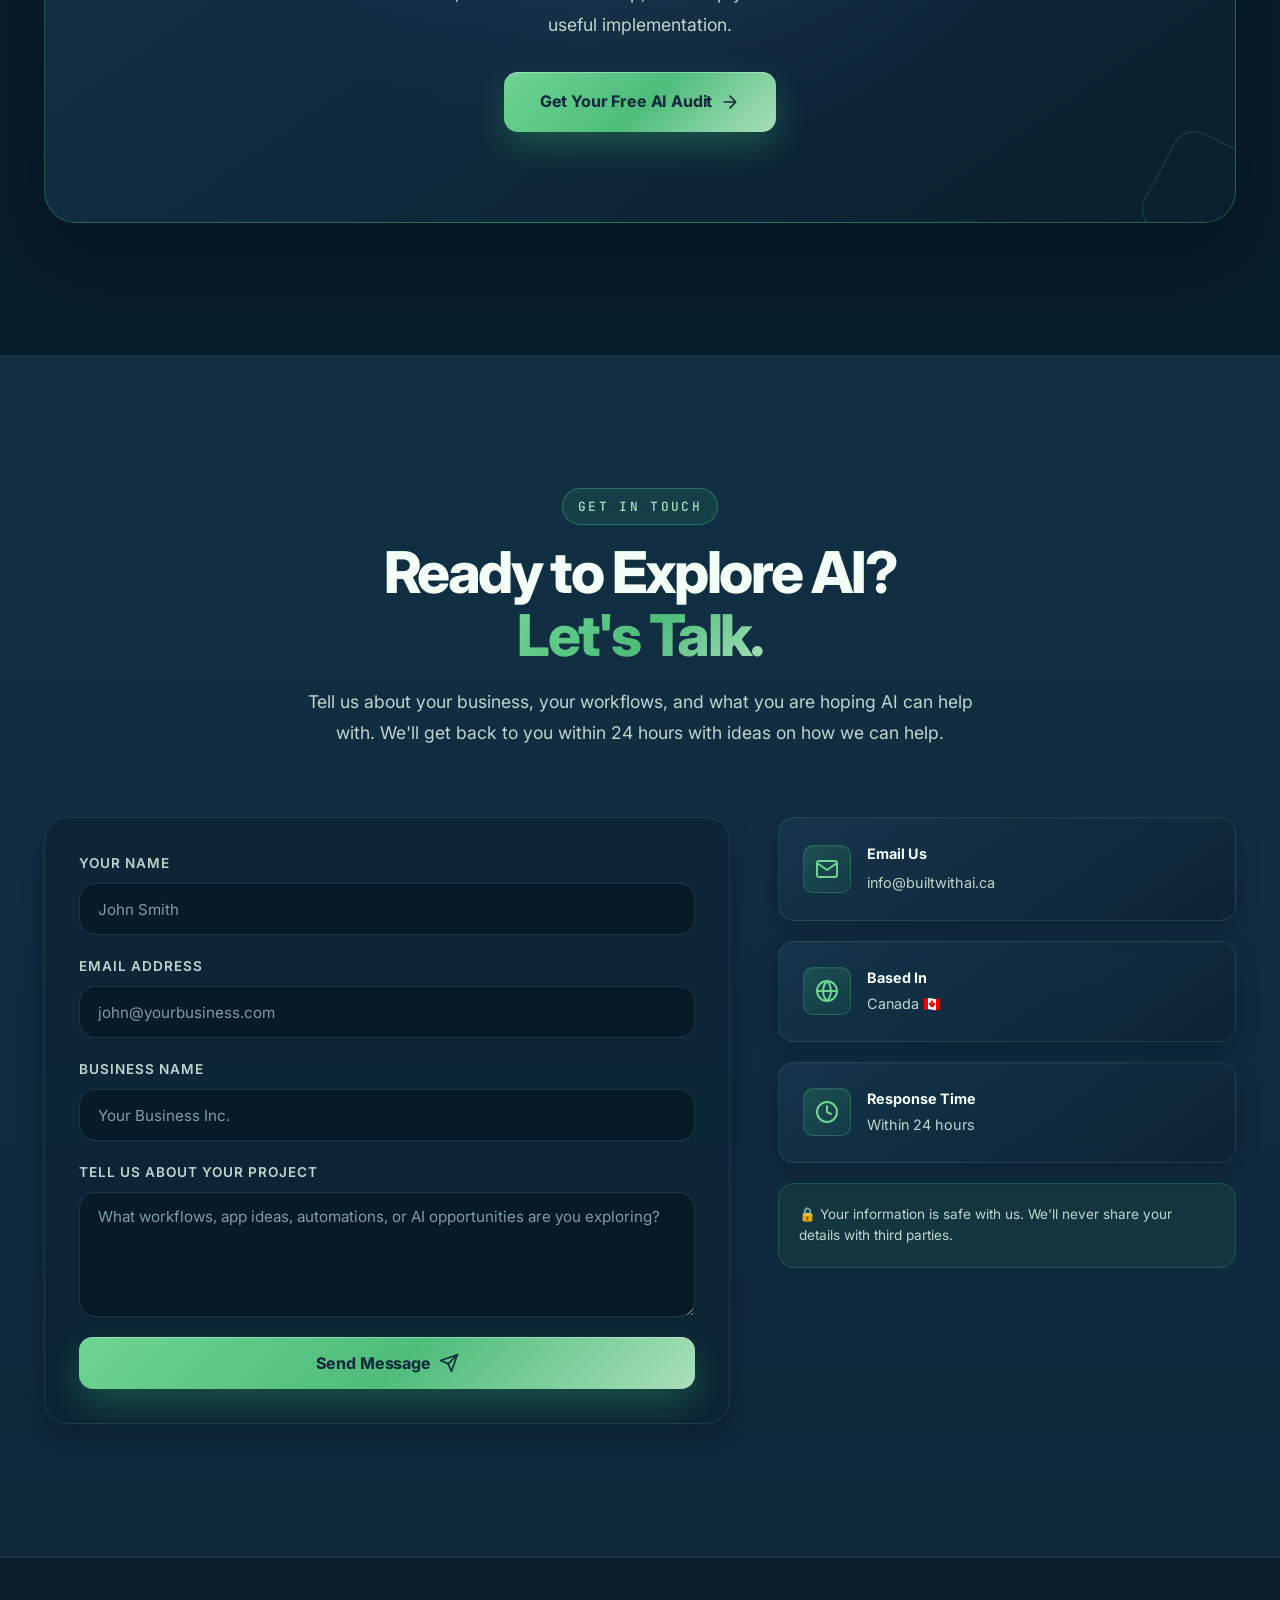
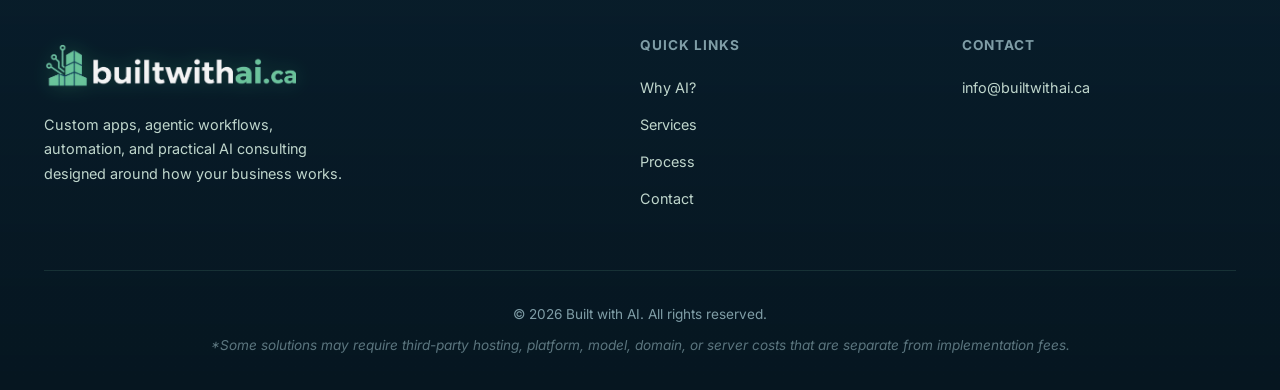
==== commit 09f08a65: "SEO: target "Built with AI Canada", add sitemap/robots + structured data - Add robots.txt and sitema" ====
--- a/index.html
+++ b/index.html
@@ -3,26 +3,87 @@
 <head>
     <meta charset="UTF-8">
     <meta name="viewport" content="width=device-width, initial-scale=1.0">
-    <title>Built with AI &mdash; Custom Apps, Agentic Workflows &amp; AI Consulting</title>
-    <meta name="description" content="Built with AI helps businesses design and build custom apps, agentic workflows, automations, AI agents, and practical AI adoption roadmaps.">
-    <meta name="keywords" content="AI consulting, agentic workflows, custom apps, AI agents, business automation, AI software development, AI roadmap">
-    <meta name="theme-color" content="#16364d">
+    <title>Built with AI | AI Consulting &amp; Custom App Development in Canada</title>
+    <meta name="description" content="Built with AI is a Canadian AI studio. We design custom apps, agentic workflows, automations, AI agents, and practical AI roadmaps for businesses across Canada.">
+    <meta name="keywords" content="Built with AI, Built with AI Canada, AI consulting Canada, agentic workflows, custom apps, AI agents, business automation, AI software development, AI roadmap">
+    <meta name="theme-color" content="#081d2b">
+    <meta name="geo.region" content="CA">
+    <meta name="geo.placename" content="Canada">
+    <meta name="robots" content="index, follow, max-image-preview:large">
+    <link rel="canonical" href="https://builtwithai.ca/">
     <meta property="og:title" content="Built with AI &mdash; Apps, Agents &amp; AI Workflows">
     <meta property="og:description" content="Custom apps, agentic workflows, automation, and practical AI consulting built around how your business actually works.">
     <meta property="og:type" content="website">
-    <meta property="og:image" content="https://builtwithai.ca/images/builtwithai-ca-block-no-star-muted.png">
+    <meta property="og:url" content="https://builtwithai.ca/">
+    <meta property="og:image" content="https://builtwithai.ca/images/linkedin-ad-1200x627.png">
+    <meta property="og:image:width" content="1200">
+    <meta property="og:image:height" content="627">
+    <meta name="twitter:card" content="summary_large_image">
+    <meta name="twitter:title" content="Built with AI &mdash; Apps, Agents &amp; AI Workflows">
+    <meta name="twitter:description" content="Custom apps, agentic workflows, automation, and practical AI consulting built around how your business actually works.">
+    <meta name="twitter:image" content="https://builtwithai.ca/images/linkedin-ad-1200x627.png">
     <link rel="preconnect" href="https://fonts.googleapis.com">
     <link rel="preconnect" href="https://fonts.gstatic.com" crossorigin>
-    <link href="https://fonts.googleapis.com/css2?family=Inter:wght@300;400;500;600;700;800;900&family=JetBrains+Mono:wght@400;500&display=swap" rel="stylesheet">
+    <link href="https://fonts.googleapis.com/css2?family=Inter:wght@400;500;600;700;800;900&family=JetBrains+Mono:wght@400;500&display=swap" rel="stylesheet">
     <link rel="stylesheet" href="css/styles.css">
     <link rel="icon" type="image/png" href="images/builtwithai-icon-block-no-star-muted.png">
+    <script type="application/ld+json">
+    {
+      "@context": "https://schema.org",
+      "@type": "ProfessionalService",
+      "name": "Built with AI",
+      "alternateName": "Built with AI Canada",
+      "url": "https://builtwithai.ca/",
+      "logo": "https://builtwithai.ca/images/builtwithai-ca-block-no-star-muted.png",
+      "image": "https://builtwithai.ca/images/linkedin-ad-1200x627.png",
+      "description": "Built with AI is a Canadian AI studio that designs custom apps, agentic workflows, automations, AI agents, and practical AI adoption roadmaps for businesses.",
+      "email": "info@builtwithai.ca",
+      "priceRange": "$$",
+      "address": {
+        "@type": "PostalAddress",
+        "addressCountry": "CA"
+      },
+      "areaServed": {
+        "@type": "Country",
+        "name": "Canada"
+      },
+      "sameAs": [
+        "https://www.linkedin.com/company/builtwithai-ca"
+      ],
+      "knowsAbout": [
+        "AI consulting",
+        "Custom app development",
+        "Agentic workflows",
+        "Business automation",
+        "AI agents",
+        "AI adoption roadmaps"
+      ],
+      "makesOffer": {
+        "@type": "Offer",
+        "itemOffered": {
+          "@type": "Service",
+          "name": "Free AI Opportunity Audit"
+        },
+        "price": "0",
+        "priceCurrency": "CAD"
+      }
+    }
+    </script>
+    <script type="application/ld+json">
+    {
+      "@context": "https://schema.org",
+      "@type": "WebSite",
+      "name": "Built with AI",
+      "url": "https://builtwithai.ca/"
+    }
+    </script>
 </head>
 <body>
     <!-- Navigation -->
     <nav class="navbar" id="navbar">
         <div class="container nav-container">
             <a href="#" class="logo" aria-label="builtwithai.ca home">
-                <img class="logo-image" src="images/builtwithai-ca-block-no-star-muted.png" alt="builtwithai.ca">
+                <img class="logo-image" src="images/builtwithai-ca-block-no-star-muted.png" alt="builtwithai.ca" width="2171" height="466">
             </a>
             <button class="mobile-toggle" id="mobileToggle" aria-label="Toggle menu" aria-expanded="false" aria-controls="navLinks">
                 <span></span>
@@ -56,8 +117,8 @@
                 <span class="gradient-text">Around Your Business</span>
             </h1>
             <p class="hero-subtitle animate-on-scroll">
-                We design custom apps, agentic workflows, automations, and practical AI roadmaps
-                that fit the way your team actually works.
+                <strong>Built with AI</strong> is a Canadian AI studio. We design custom apps, agentic
+                workflows, automations, and practical AI roadmaps that fit the way your team actually works.
             </p>
             <a href="https://www.linkedin.com/company/builtwithai-ca" class="hero-linkedin animate-on-scroll" target="_blank" rel="noopener noreferrer" aria-label="Follow Built with AI on LinkedIn">
                 <span class="linkedin-icon" aria-hidden="true">in</span>
@@ -301,8 +362,10 @@
                         <h3>Request Your AI Audit</h3>
                         <p>Takes 60 seconds. We'll follow up within 24 hours.</p>
                     </div>
-                    <form class="audit-form" id="auditForm" action="https://formspree.io/f/xplaceholder" method="POST">
+                    <form class="audit-form" id="auditForm" action="https://formspree.io/f/xeebrnaz" method="POST">
                         <input type="hidden" name="form_type" value="ai_opportunity_audit">
+                        <input type="hidden" name="_subject" value="Free AI Audit Request — builtwithai.ca">
+                        <input type="text" name="_gotcha" style="display:none" tabindex="-1" autocomplete="off" aria-hidden="true">
                         <div class="form-group">
                             <label for="audit-name">Your Name</label>
                             <input type="text" id="audit-name" name="name" required placeholder="Jane Smith">
@@ -354,7 +417,10 @@
                 <p class="section-desc">Tell us about your business, your workflows, and what you are hoping AI can help with. We'll get back to you within 24 hours with ideas on how we can help.</p>
             </div>
             <div class="contact-grid">
-                <form class="contact-form animate-on-scroll" id="contactForm" action="https://formspree.io/f/xplaceholder" method="POST">
+                <form class="contact-form animate-on-scroll" id="contactForm" action="https://formspree.io/f/xeebrnaz" method="POST">
+                    <input type="hidden" name="form_type" value="contact">
+                    <input type="hidden" name="_subject" value="New Inquiry — builtwithai.ca">
+                    <input type="text" name="_gotcha" style="display:none" tabindex="-1" autocomplete="off" aria-hidden="true">
                     <div class="form-group">
                         <label for="name">Your Name</label>
                         <input type="text" id="name" name="name" required placeholder="John Smith">
@@ -419,7 +485,7 @@
             <div class="footer-content">
                 <div class="footer-brand">
                     <a href="#" class="logo" aria-label="builtwithai.ca home">
-                        <img class="logo-image" src="images/builtwithai-ca-block-no-star-muted.png" alt="builtwithai.ca">
+                        <img class="logo-image" src="images/builtwithai-ca-block-no-star-muted.png" alt="builtwithai.ca" width="2171" height="466" loading="lazy">
                     </a>
                     <p>Custom apps, agentic workflows, automation, and practical AI consulting designed around how your business works.</p>
                 </div>
@@ -448,9 +514,9 @@
 
     <!-- Success Modal -->
     <div class="modal-overlay" id="successModal">
-        <div class="modal">
-            <div class="modal-icon">&#x2713;</div>
-            <h3>Message Sent!</h3>
+        <div class="modal" role="dialog" aria-modal="true" aria-labelledby="successModalTitle">
+            <div class="modal-icon" aria-hidden="true">&#x2713;</div>
+            <h3 id="successModalTitle">Message Sent!</h3>
             <p>Thanks for reaching out. We'll get back to you within 24 hours.</p>
             <button class="btn btn-primary" onclick="document.getElementById('successModal').classList.remove('active')">Got It</button>
         </div>
--- a/css/styles.css
+++ b/css/styles.css
@@ -38,6 +38,8 @@
 html {
     scroll-behavior: smooth;
     font-size: 16px;
+    -webkit-text-size-adjust: 100%;
+    text-size-adjust: 100%;
 }
 
 body {
@@ -48,6 +50,7 @@
     overflow-x: hidden;
     -webkit-font-smoothing: antialiased;
     -moz-osx-font-smoothing: grayscale;
+    -webkit-tap-highlight-color: transparent;
 }
 
 a {
@@ -76,6 +79,11 @@
 .section {
     padding: 120px 0;
     position: relative;
+}
+
+/* Keep anchored sections clear of the fixed navbar even without JS scrolling */
+section[id] {
+    scroll-margin-top: 96px;
 }
 
 .section-header {
@@ -699,27 +707,12 @@
     font-family: var(--font-mono);
     font-size: 1.2rem;
     font-weight: 700;
-    background: var(--gradient-primary);
-    -webkit-background-clip: text;
-    -webkit-text-fill-color: transparent;
-    background-clip: text;
-    border: 1px solid rgba(99, 102, 241, 0.2);
+    color: var(--accent-1);
+    background: var(--bg-card);
+    border: 1px solid rgba(99, 102, 241, 0.3);
     border-radius: var(--radius-md);
-    background-color: var(--bg-card);
     position: relative;
     z-index: 1;
-}
-
-.step-number {
-    background: var(--bg-card);
-    border: 1px solid rgba(99, 102, 241, 0.3);
-}
-
-.step-number {
-    -webkit-text-fill-color: unset;
-    background: var(--bg-card);
-    border: 1px solid rgba(99, 102, 241, 0.3);
-    color: var(--accent-1);
 }
 
 .step-content h3 {
@@ -2389,7 +2382,31 @@
         background: rgba(87, 255, 143, 0.02);
     }
 
+    /* Restore the CTA gradient inside the mobile menu — without this the
+       generic .nav-links a background wins and leaves dark text on a dark pill */
+    .nav-links a.nav-cta {
+        background: var(--gradient-primary);
+        border-color: rgba(167, 255, 196, 0.46);
+    }
+
     .stat:not(:first-child) {
         border-top-color: rgba(143, 217, 177, 0.11);
     }
-}
+
+    /* 16px inputs prevent iOS Safari from auto-zooming on focus */
+    .form-group input,
+    .form-group textarea,
+    .form-group select {
+        font-size: 16px;
+    }
+
+    /* Lighter blur load for mobile GPUs */
+    .hero-orb {
+        filter: blur(56px);
+        opacity: 0.5;
+    }
+
+    .hero-orb-3 {
+        display: none;
+    }
+}
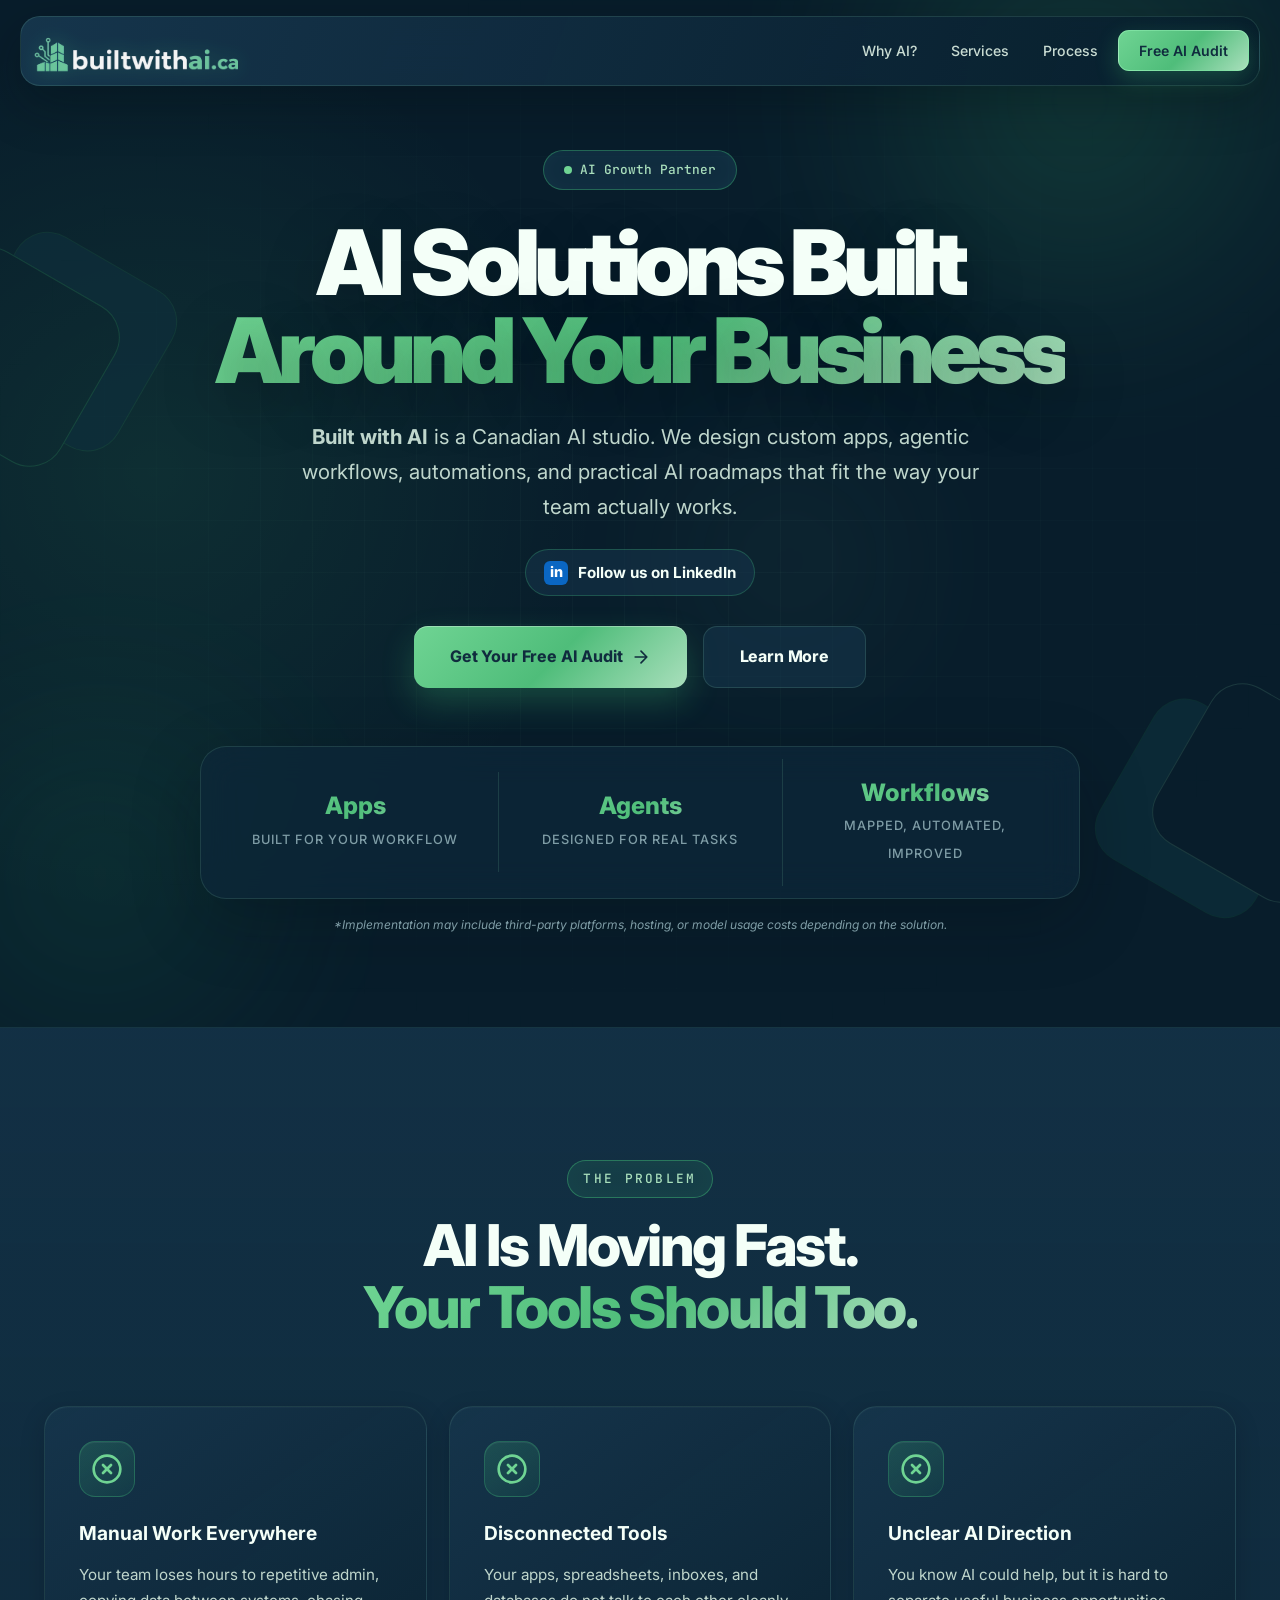
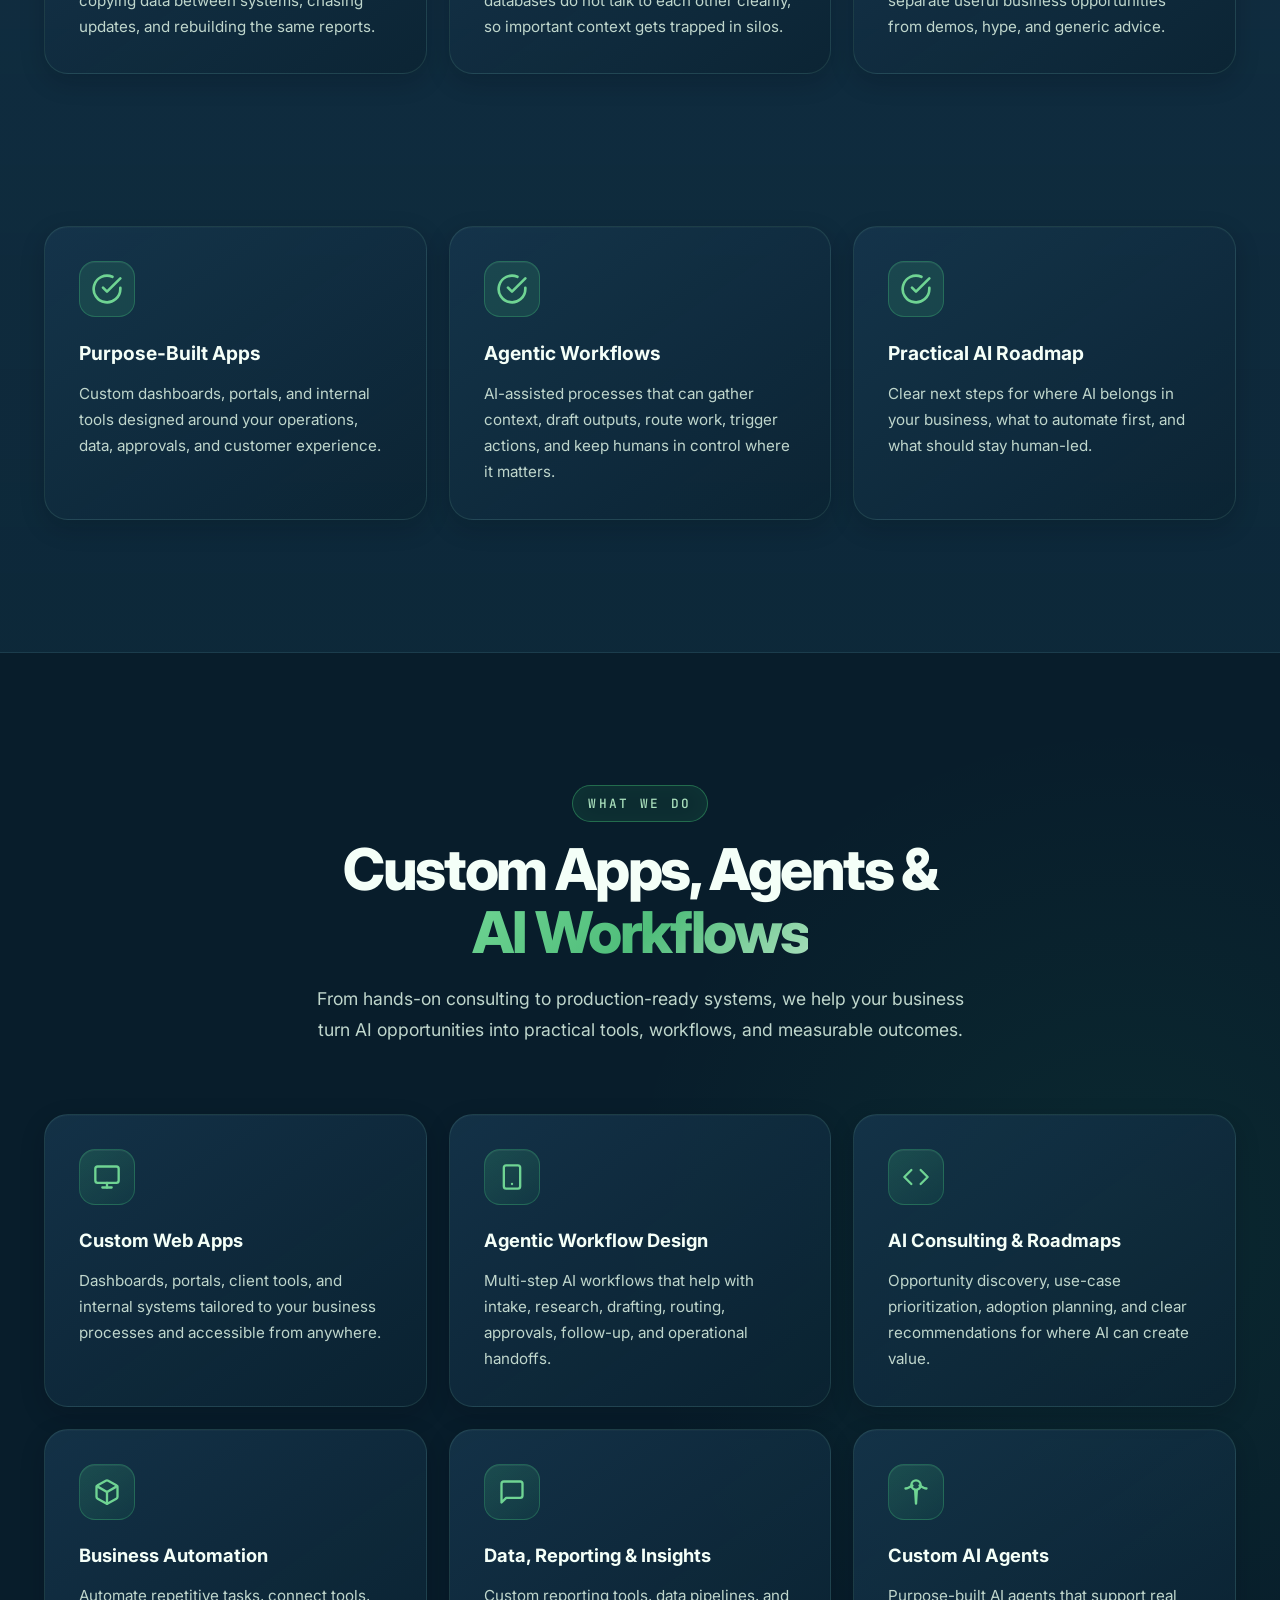
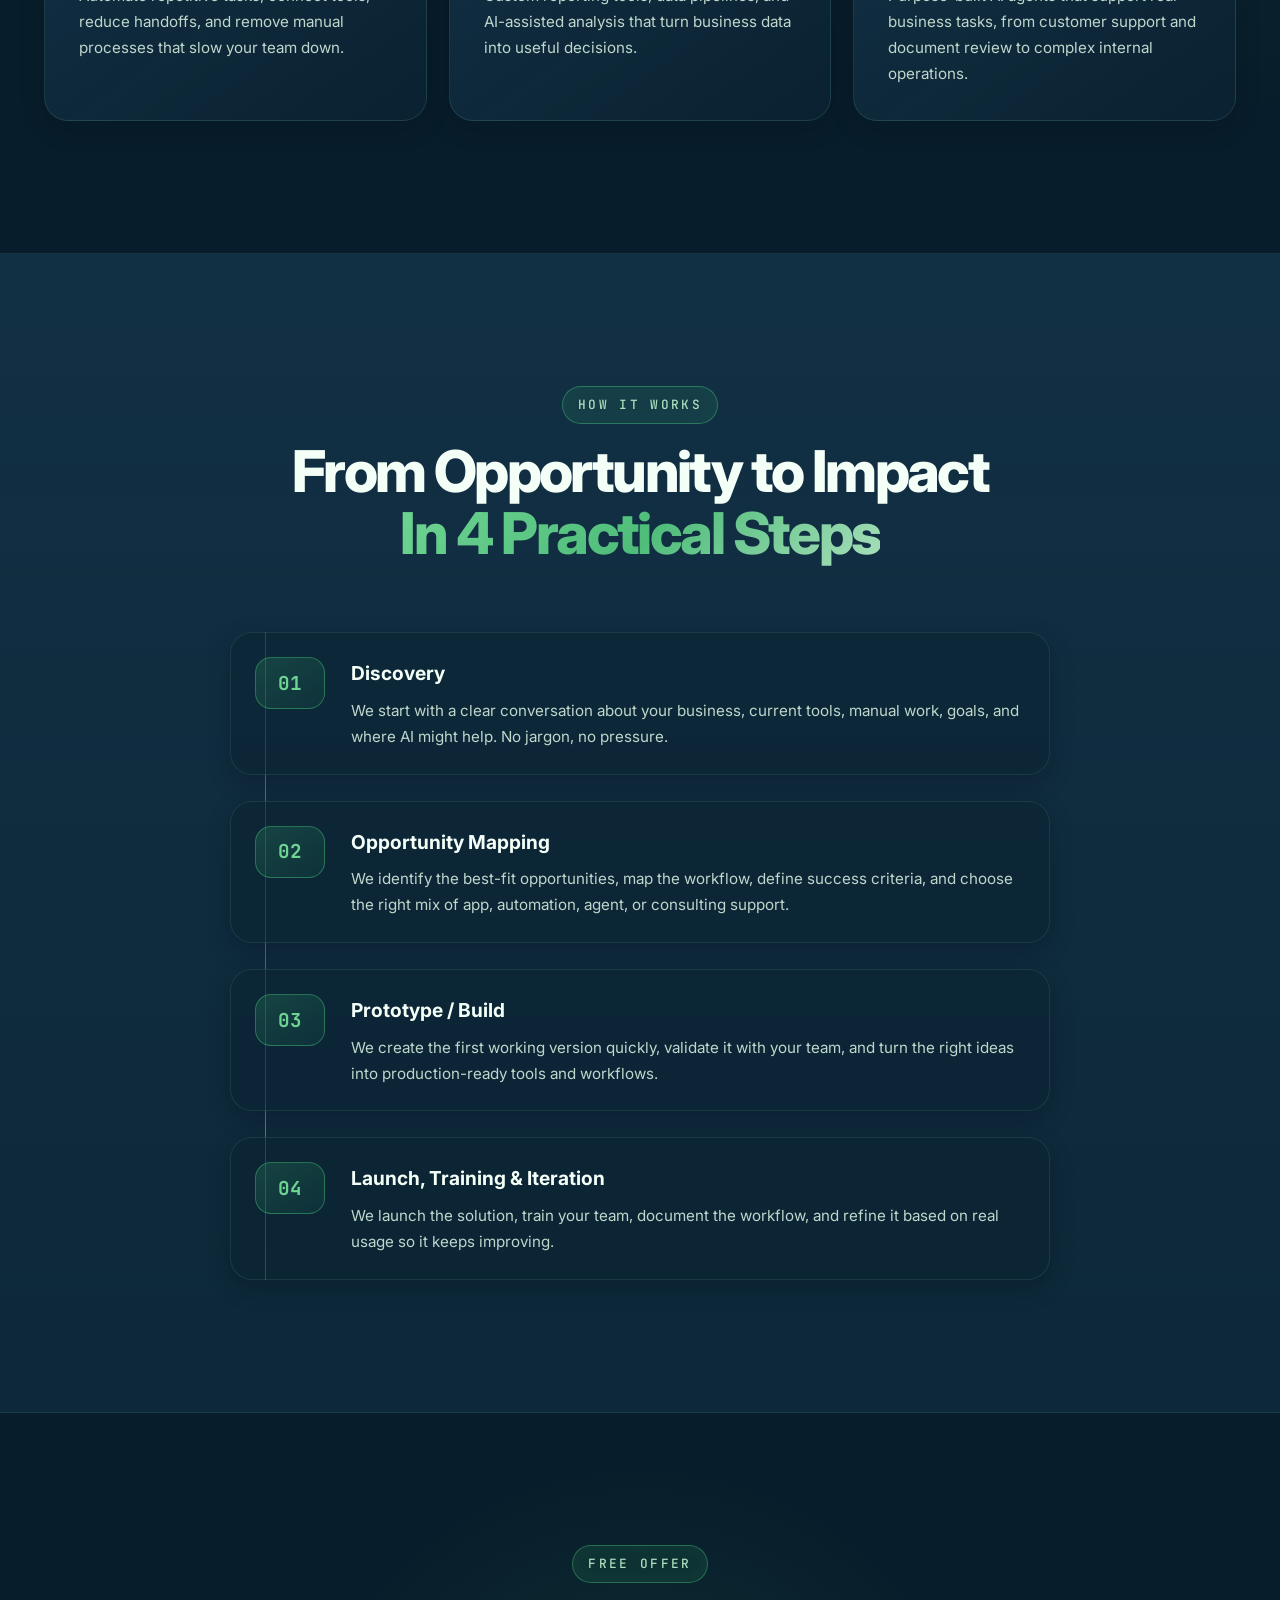
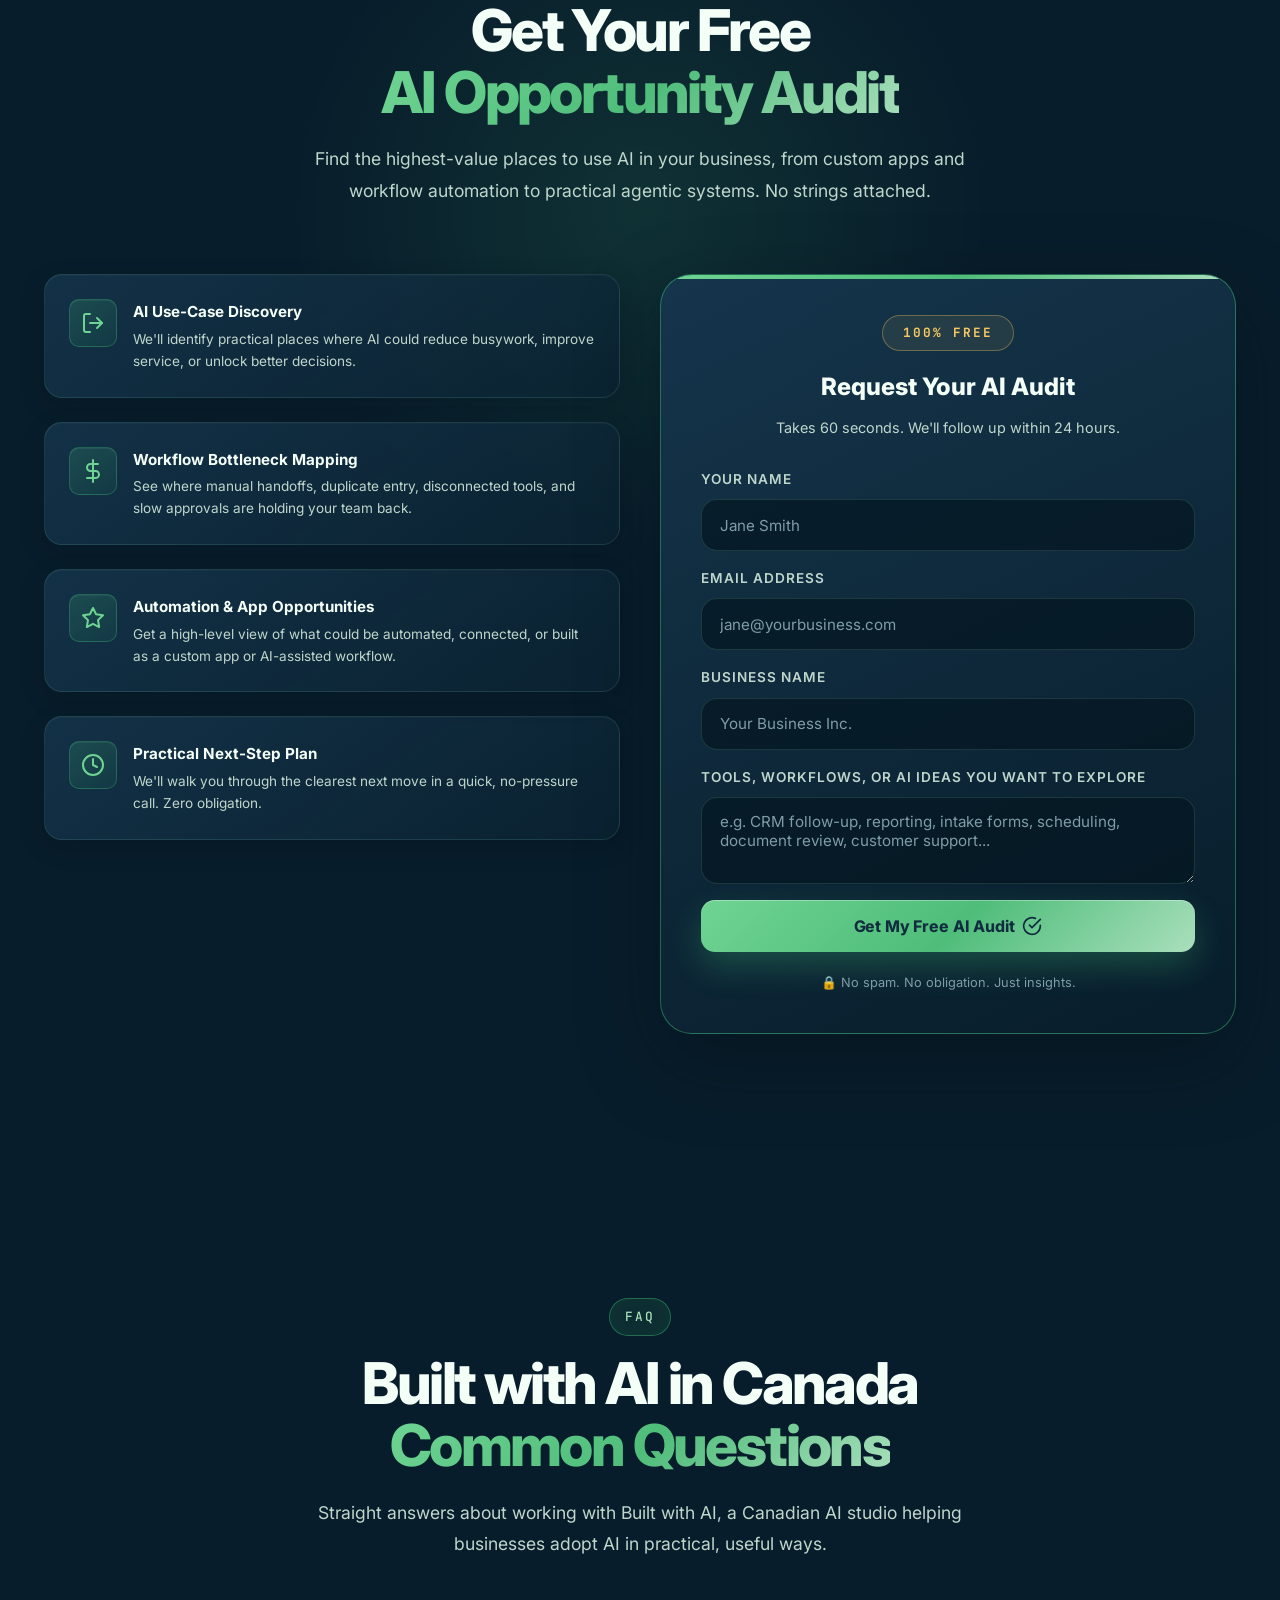
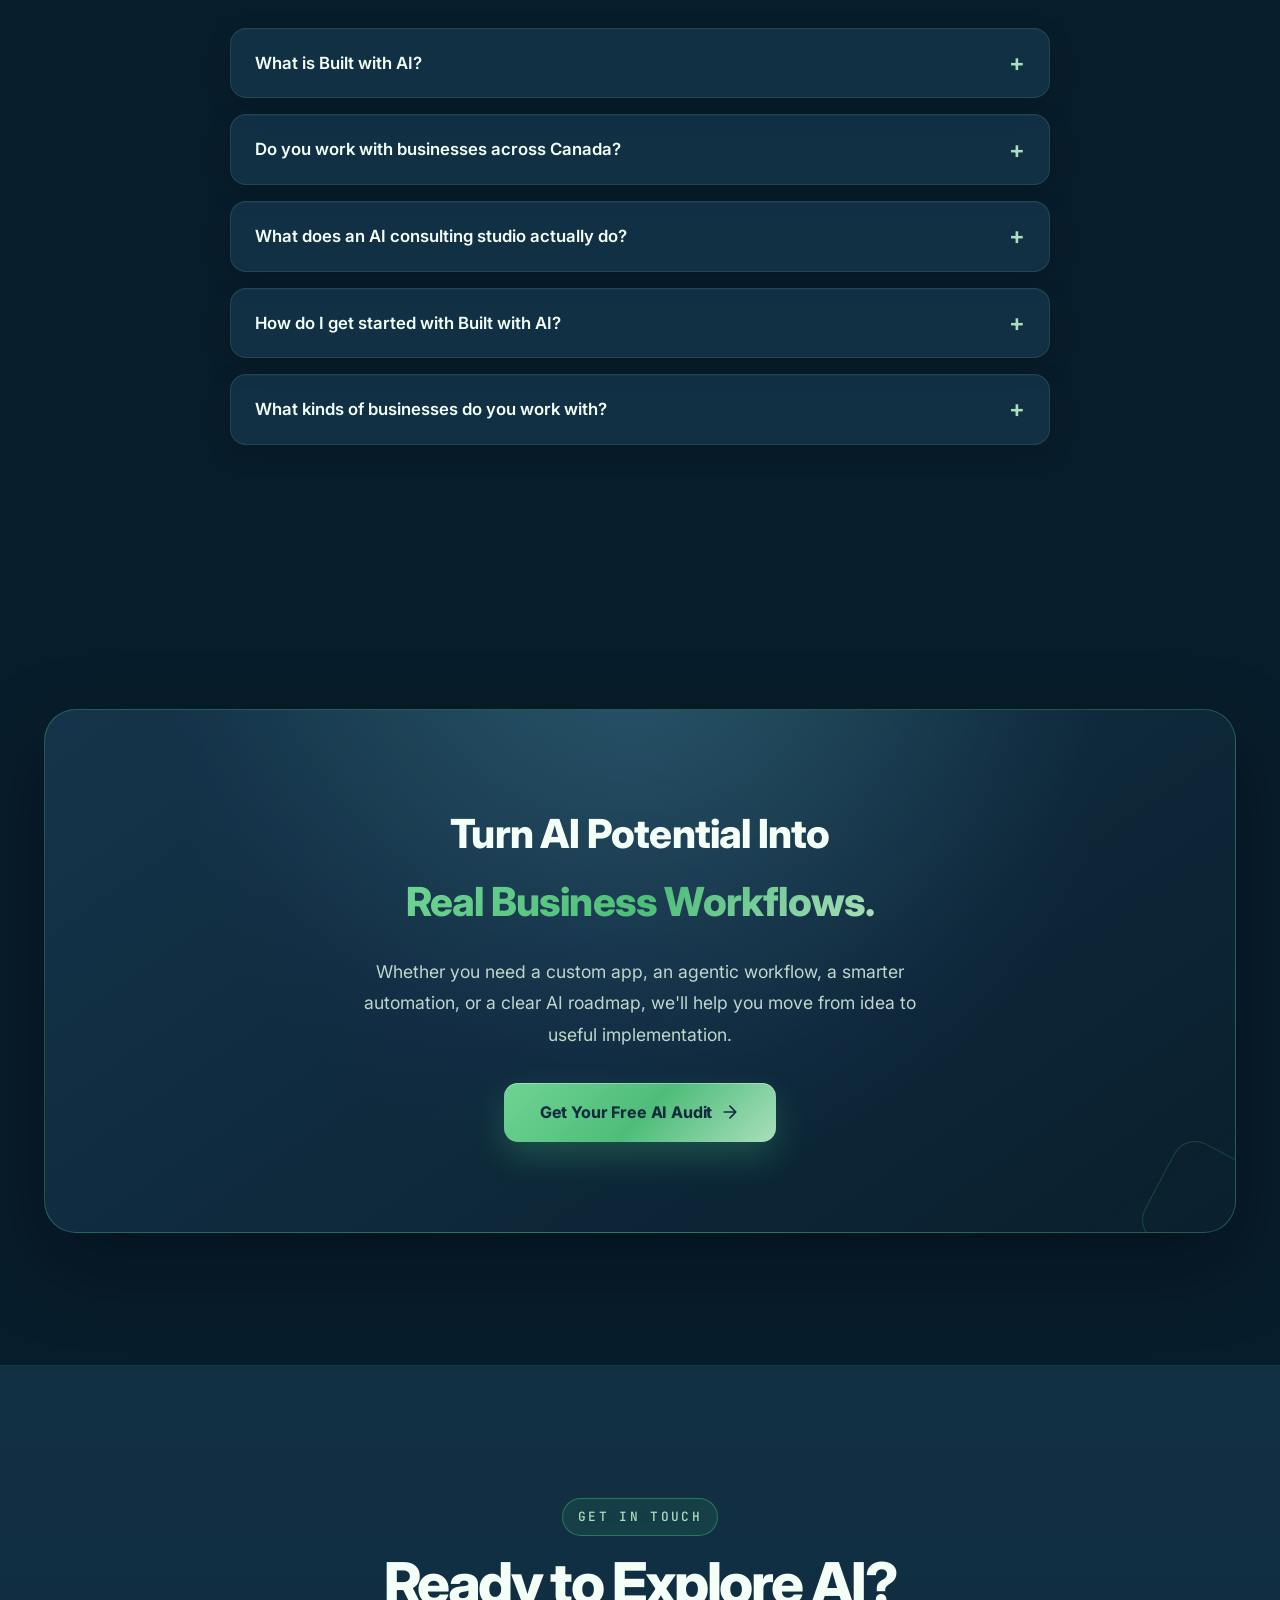
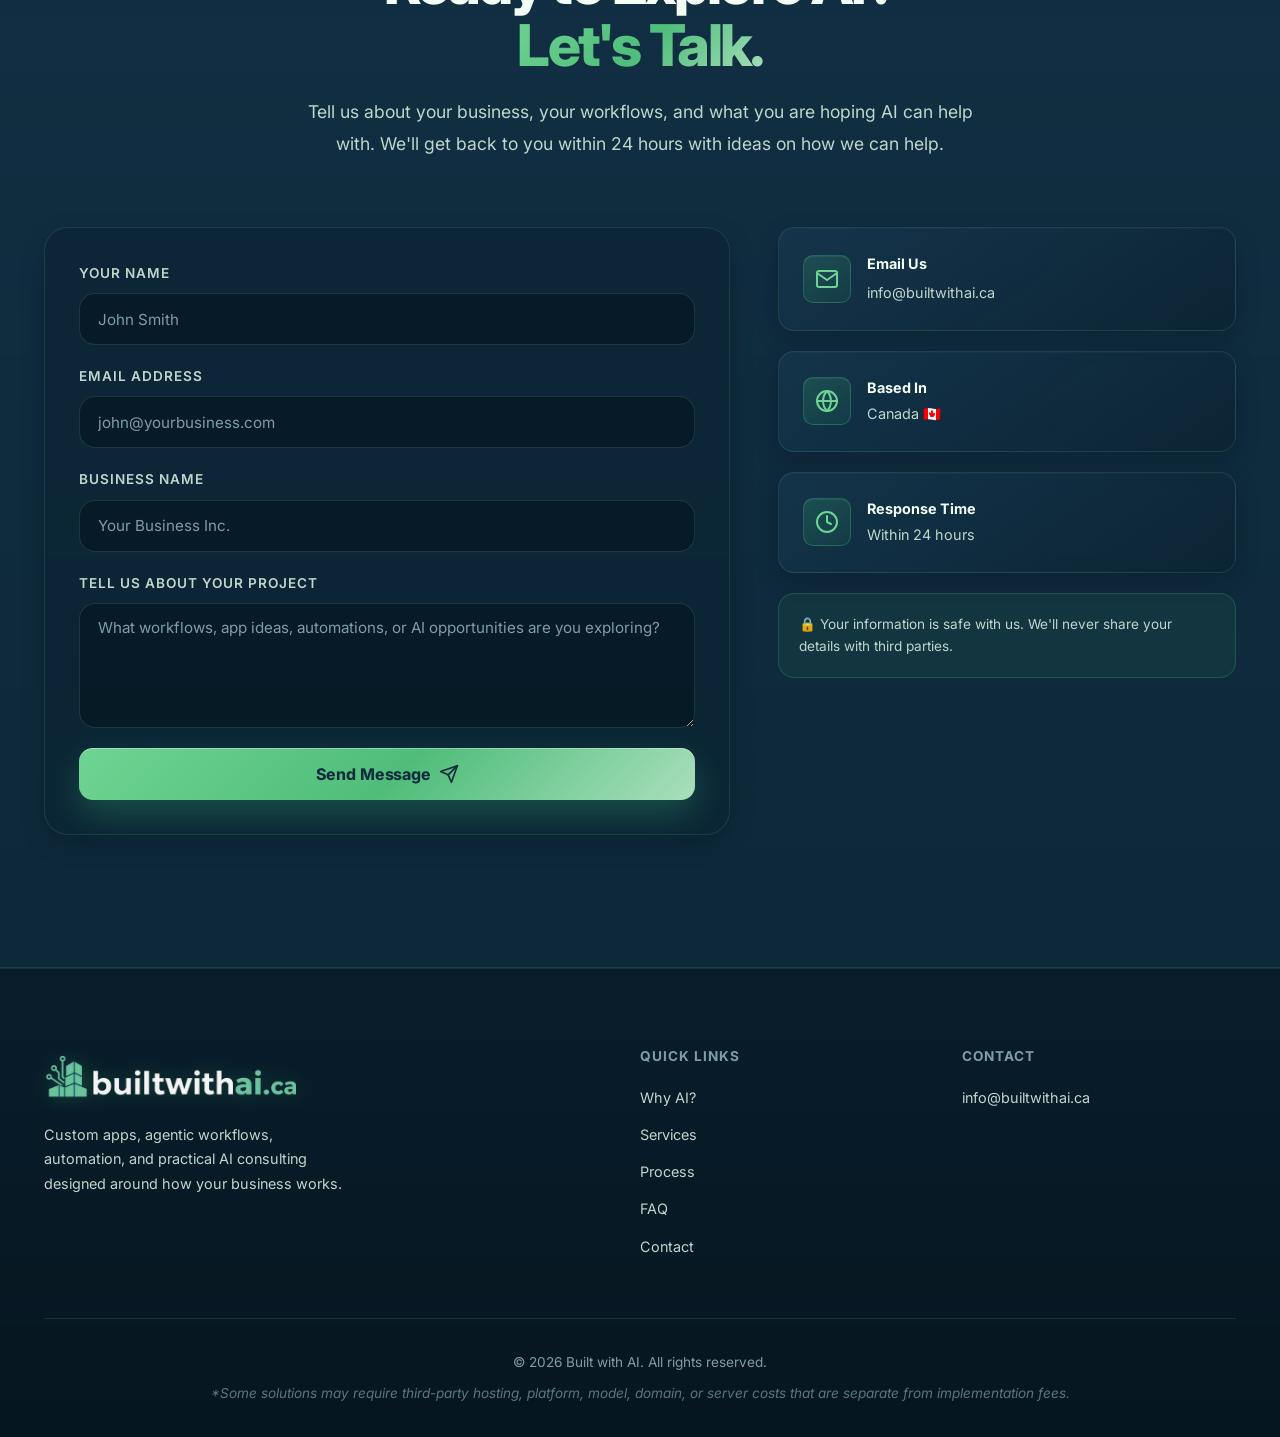
==== commit aaf40580: "SEO: add FAQ section + FAQPage schema, IndexNow key - Add Canada-focused FAQ content targeting "Buil" ====
--- a/index.html
+++ b/index.html
@@ -77,6 +77,54 @@
       "url": "https://builtwithai.ca/"
     }
     </script>
+    <script type="application/ld+json">
+    {
+      "@context": "https://schema.org",
+      "@type": "FAQPage",
+      "mainEntity": [
+        {
+          "@type": "Question",
+          "name": "What is Built with AI?",
+          "acceptedAnswer": {
+            "@type": "Answer",
+            "text": "Built with AI is a Canadian AI studio that designs custom apps, agentic workflows, automations, and AI agents for businesses. We focus on practical AI adoption, turning AI opportunities into real tools your team actually uses."
+          }
+        },
+        {
+          "@type": "Question",
+          "name": "Do you work with businesses across Canada?",
+          "acceptedAnswer": {
+            "@type": "Answer",
+            "text": "Yes. Built with AI works with businesses across Canada, from Regina and Saskatchewan to companies coast to coast. We collaborate remotely, so location is never a barrier."
+          }
+        },
+        {
+          "@type": "Question",
+          "name": "What does an AI consulting studio actually do?",
+          "acceptedAnswer": {
+            "@type": "Answer",
+            "text": "We help you find the highest-value places to use AI, then build them: custom web apps, agentic workflows, business automations, custom AI agents, or a clear AI adoption roadmap."
+          }
+        },
+        {
+          "@type": "Question",
+          "name": "How do I get started with Built with AI?",
+          "acceptedAnswer": {
+            "@type": "Answer",
+            "text": "Start with a free AI Opportunity Audit. We identify practical AI use cases, map workflow bottlenecks, and give you a clear next-step plan with no obligation. Email info@builtwithai.ca to begin."
+          }
+        },
+        {
+          "@type": "Question",
+          "name": "What kinds of businesses do you work with?",
+          "acceptedAnswer": {
+            "@type": "Answer",
+            "text": "Small and mid-sized Canadian businesses that know AI could help but want practical guidance instead of jargon, especially teams losing hours to repetitive work, disconnected tools, or slow manual processes."
+          }
+        }
+      ]
+    }
+    </script>
 </head>
 <body>
     <!-- Navigation -->
@@ -394,6 +442,39 @@
         </div>
     </section>
 
+    <!-- FAQ Section -->
+    <section class="section faq-section" id="faq">
+        <div class="container">
+            <div class="section-header animate-on-scroll">
+                <span class="section-tag">FAQ</span>
+                <h2 class="section-title">Built with AI in Canada<br><span class="gradient-text">Common Questions</span></h2>
+                <p class="section-desc">Straight answers about working with Built with AI, a Canadian AI studio helping businesses adopt AI in practical, useful ways.</p>
+            </div>
+            <div class="faq-list">
+                <details class="faq-item animate-on-scroll">
+                    <summary>What is Built with AI?</summary>
+                    <p>Built with AI is a Canadian AI studio that designs custom apps, agentic workflows, automations, and AI agents for businesses. We focus on practical AI adoption &mdash; turning AI opportunities into real tools your team actually uses, not demos or hype.</p>
+                </details>
+                <details class="faq-item animate-on-scroll">
+                    <summary>Do you work with businesses across Canada?</summary>
+                    <p>Yes. Built with AI works with businesses across Canada, from Regina and Saskatchewan to companies coast to coast. We collaborate remotely, so location is never a barrier to building the right AI solution for your business.</p>
+                </details>
+                <details class="faq-item animate-on-scroll">
+                    <summary>What does an AI consulting studio actually do?</summary>
+                    <p>We help you find the highest-value places to use AI, then build them. That can mean a custom web app, an agentic workflow that drafts and routes work, a business automation that removes manual busywork, a custom AI agent, or a clear AI adoption roadmap for where AI belongs in your business.</p>
+                </details>
+                <details class="faq-item animate-on-scroll">
+                    <summary>How do I get started with Built with AI?</summary>
+                    <p>Start with a free AI Opportunity Audit. We identify practical AI use cases, map workflow bottlenecks, and give you a clear next-step plan &mdash; no obligation. Request yours above or email <a href="mailto:info@builtwithai.ca">info@builtwithai.ca</a>.</p>
+                </details>
+                <details class="faq-item animate-on-scroll">
+                    <summary>What kinds of businesses do you work with?</summary>
+                    <p>Small and mid-sized Canadian businesses that know AI could help but want practical guidance instead of jargon. If your team loses hours to repetitive work, disconnected tools, or slow manual processes, Built with AI can help you automate and improve them.</p>
+                </details>
+            </div>
+        </div>
+    </section>
+
     <!-- CTA Section -->
     <section class="section cta-section">
         <div class="container">
@@ -495,6 +576,7 @@
                         <li><a href="#problem">Why AI?</a></li>
                         <li><a href="#services">Services</a></li>
                         <li><a href="#process">Process</a></li>
+                        <li><a href="#faq">FAQ</a></li>
                         <li><a href="#contact">Contact</a></li>
                     </ul>
                 </div>
--- a/css/styles.css
+++ b/css/styles.css
@@ -2410,3 +2410,54 @@
         display: none;
     }
 }
+
+/* FAQ */
+.faq-list {
+    max-width: 820px;
+    margin: 0 auto;
+    display: flex;
+    flex-direction: column;
+    gap: 1rem;
+}
+.faq-item {
+    background: var(--bg-card);
+    border: 1px solid var(--border-color);
+    border-radius: var(--radius-md);
+    padding: 1.25rem 1.5rem;
+    transition: var(--transition);
+}
+.faq-item[open] {
+    border-color: var(--border-glow);
+    box-shadow: var(--shadow-glow);
+}
+.faq-item summary {
+    cursor: pointer;
+    font-weight: 600;
+    color: var(--text-primary);
+    font-size: 1.05rem;
+    list-style: none;
+    display: flex;
+    justify-content: space-between;
+    align-items: center;
+    gap: 1rem;
+}
+.faq-item summary::-webkit-details-marker { display: none; }
+.faq-item summary::after {
+    content: '+';
+    font-size: 1.5rem;
+    line-height: 1;
+    color: var(--accent-3);
+    transition: var(--transition);
+}
+.faq-item[open] summary::after {
+    transform: rotate(45deg);
+}
+.faq-item p {
+    margin-top: 0.9rem;
+    color: var(--text-secondary);
+    line-height: 1.7;
+}
+.faq-item a {
+    color: var(--accent-3);
+    text-decoration: underline;
+}
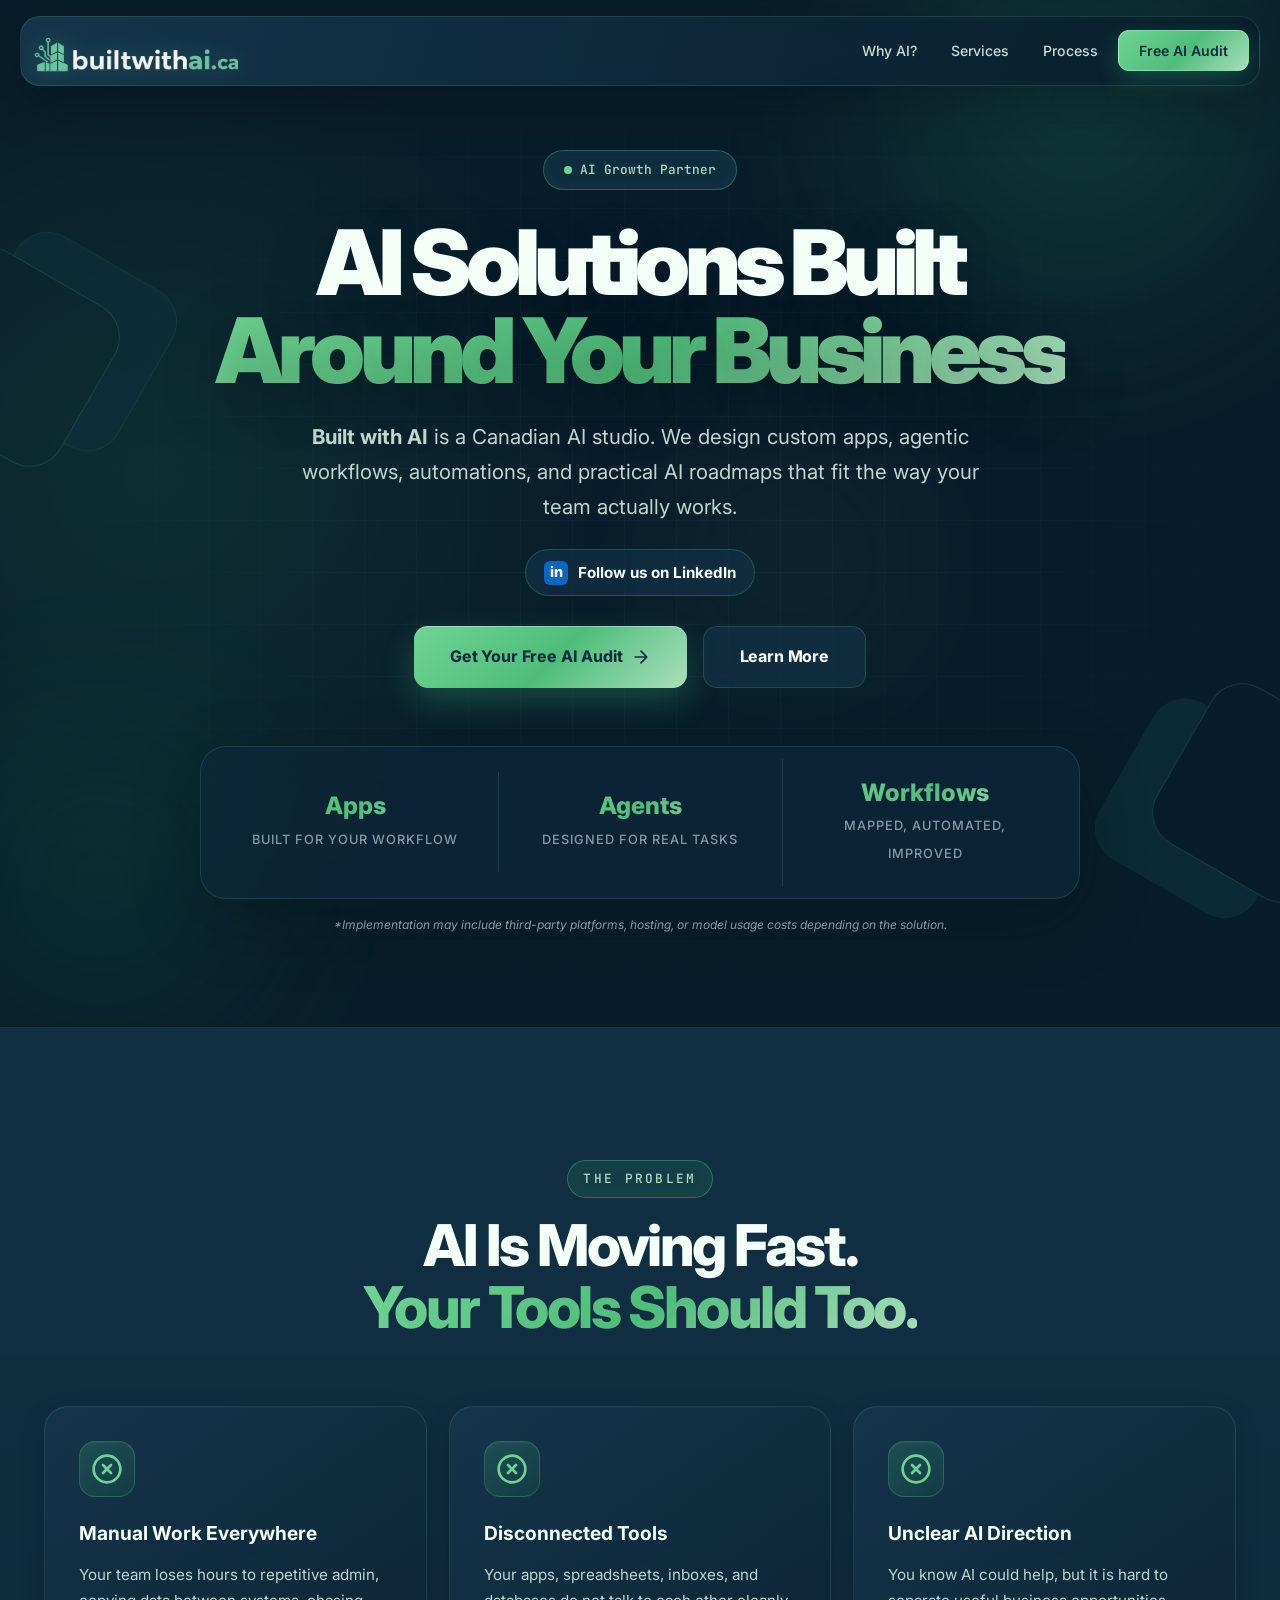
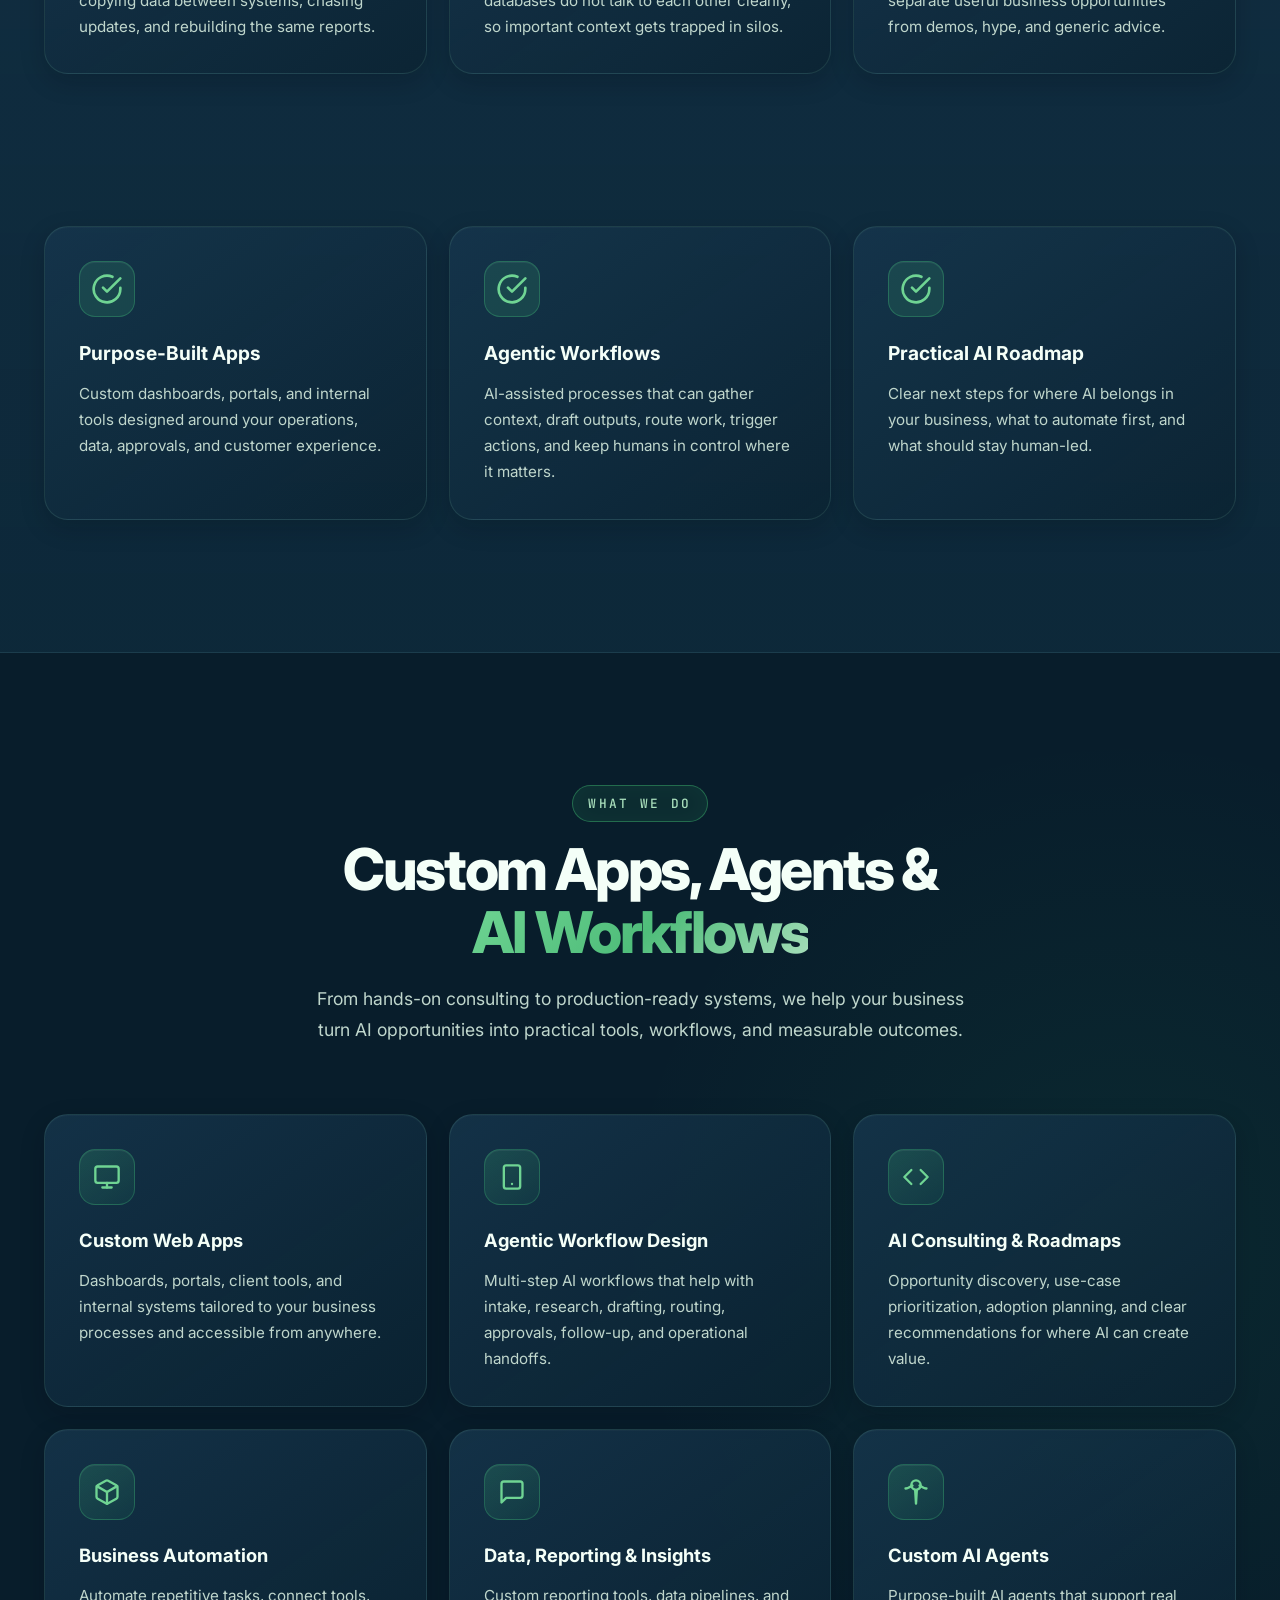
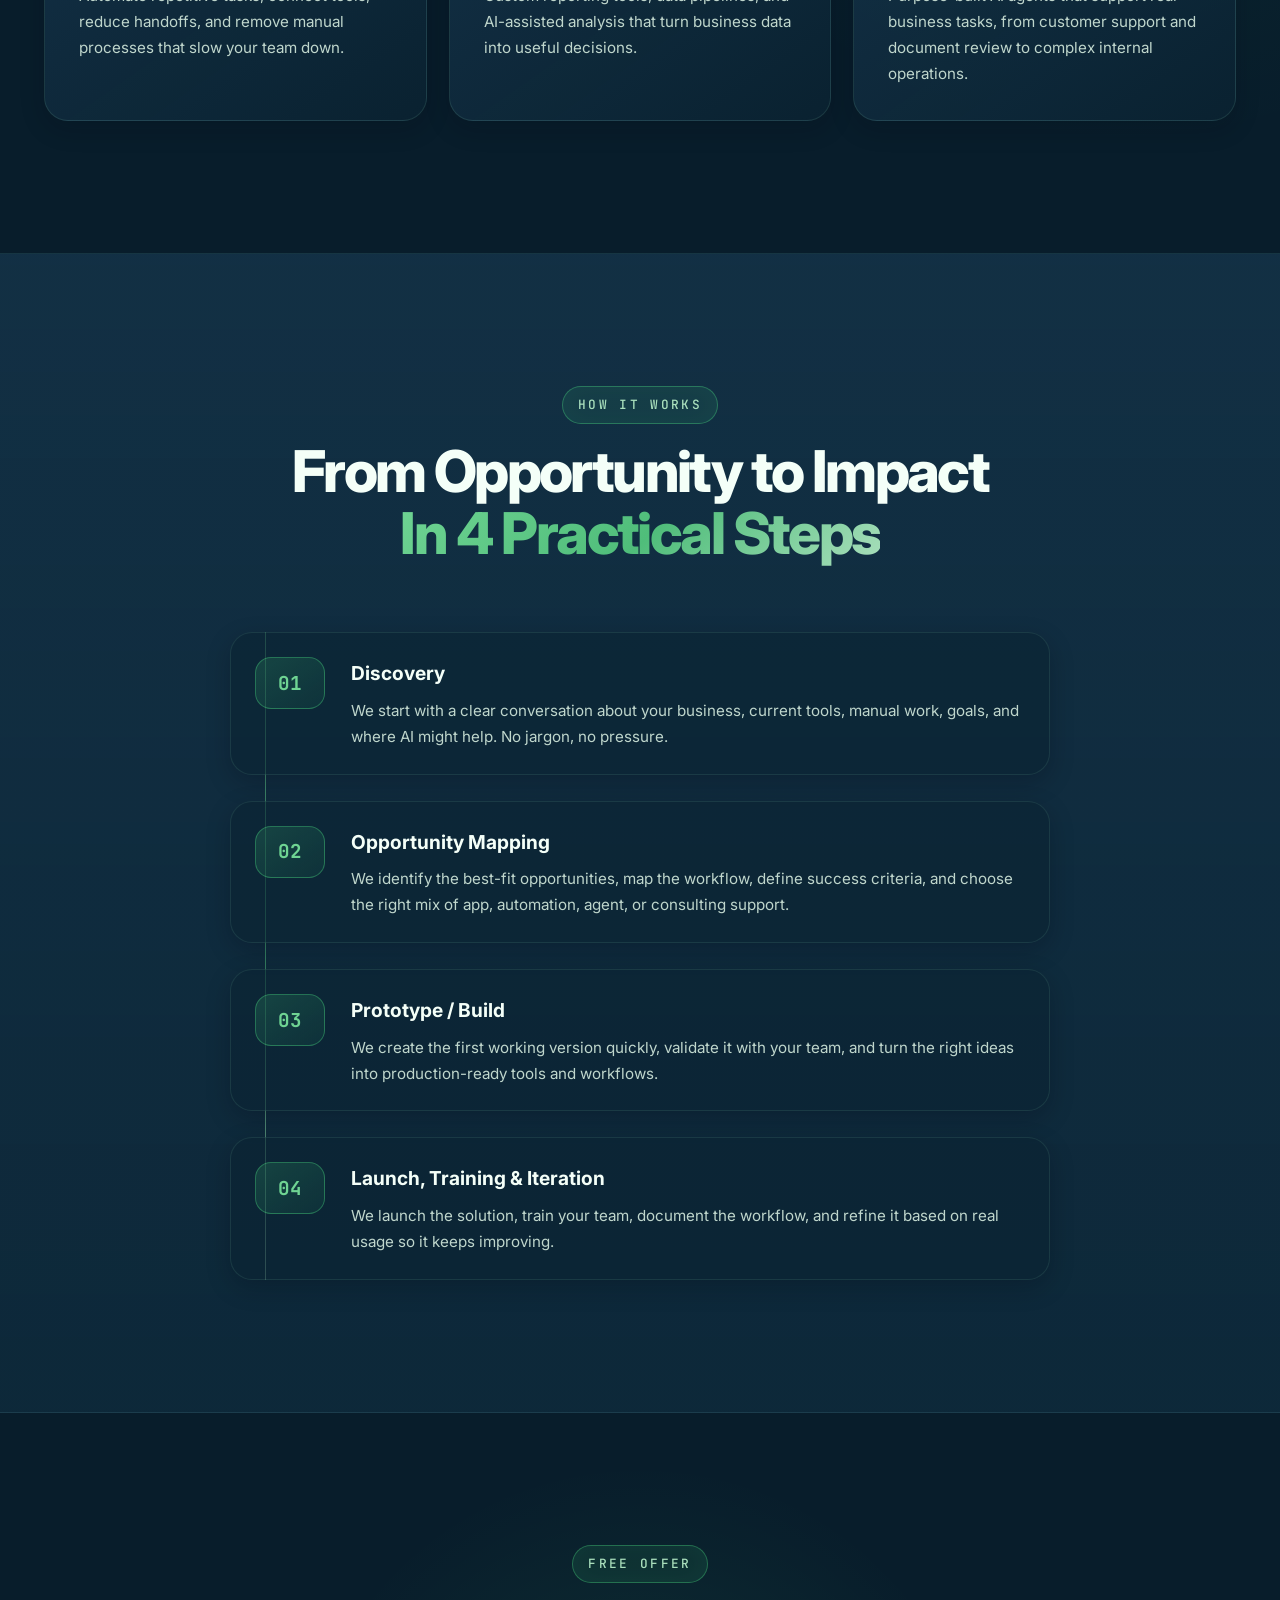
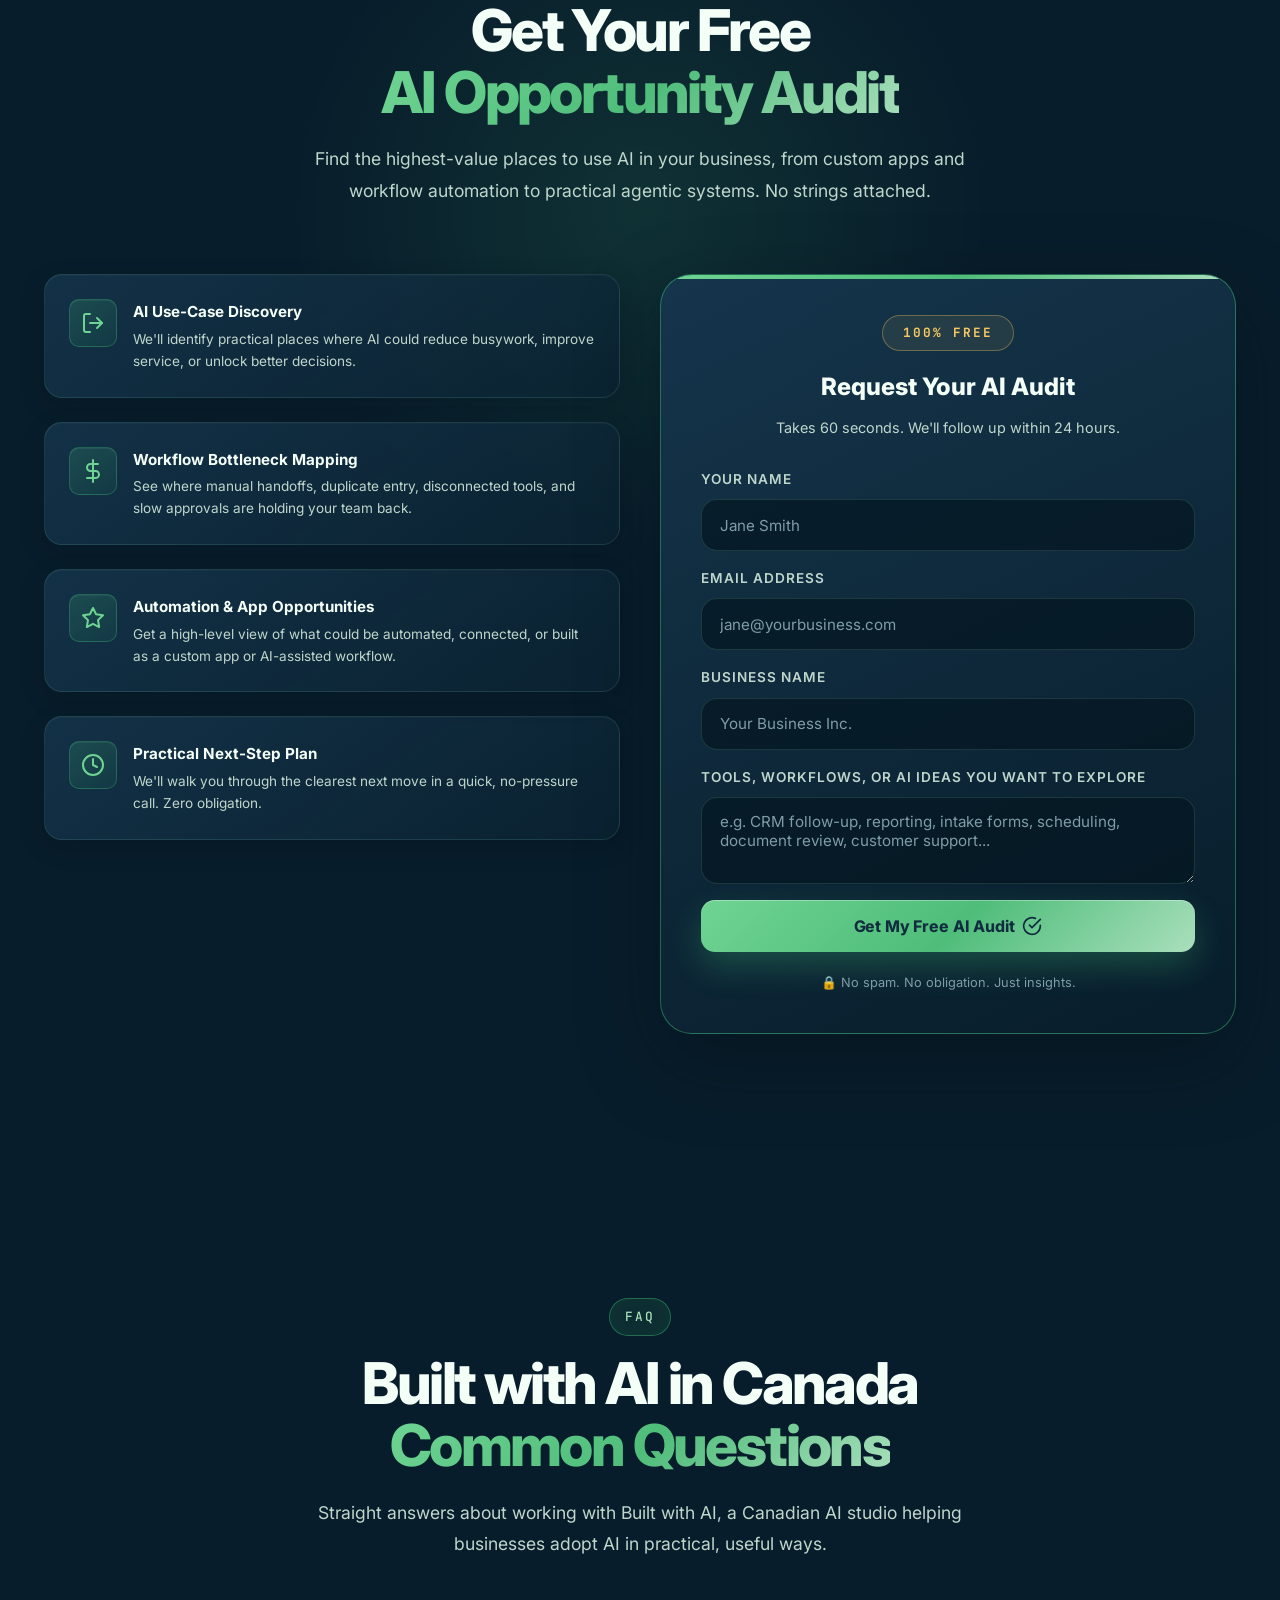
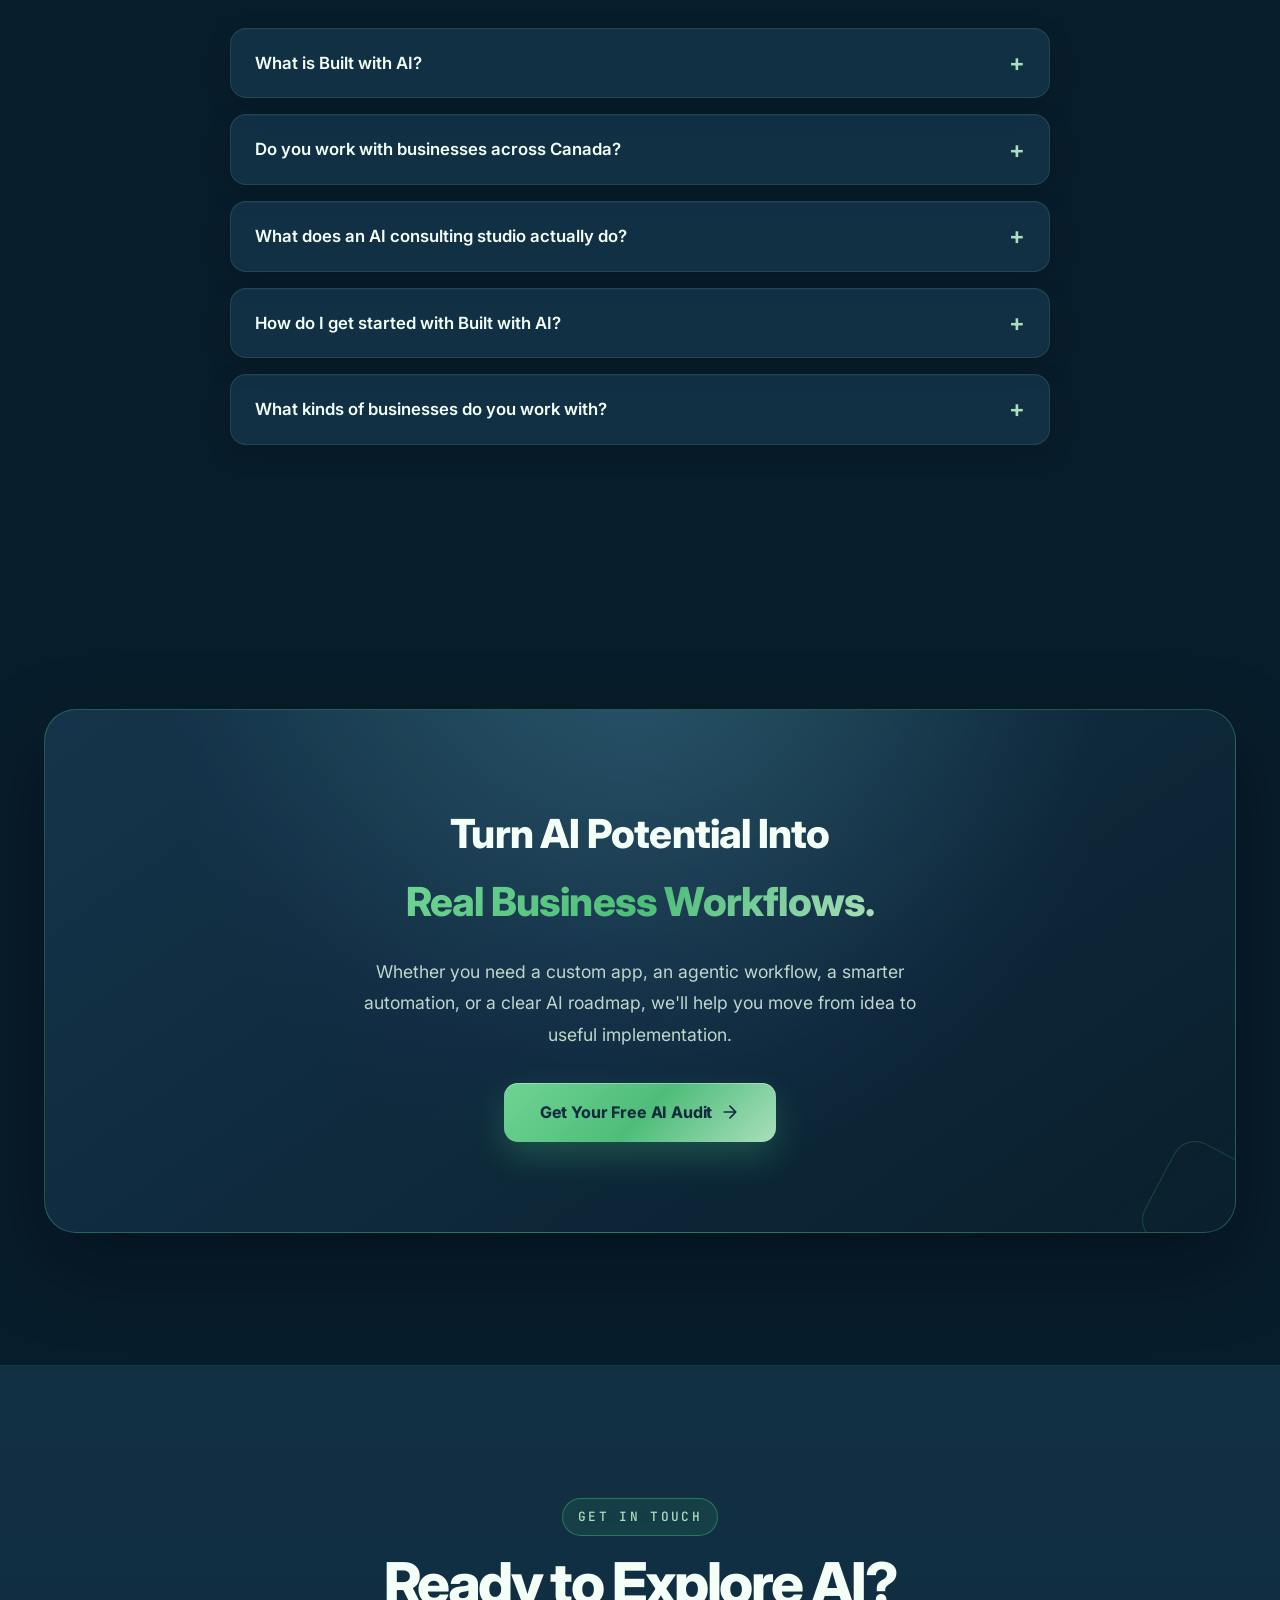
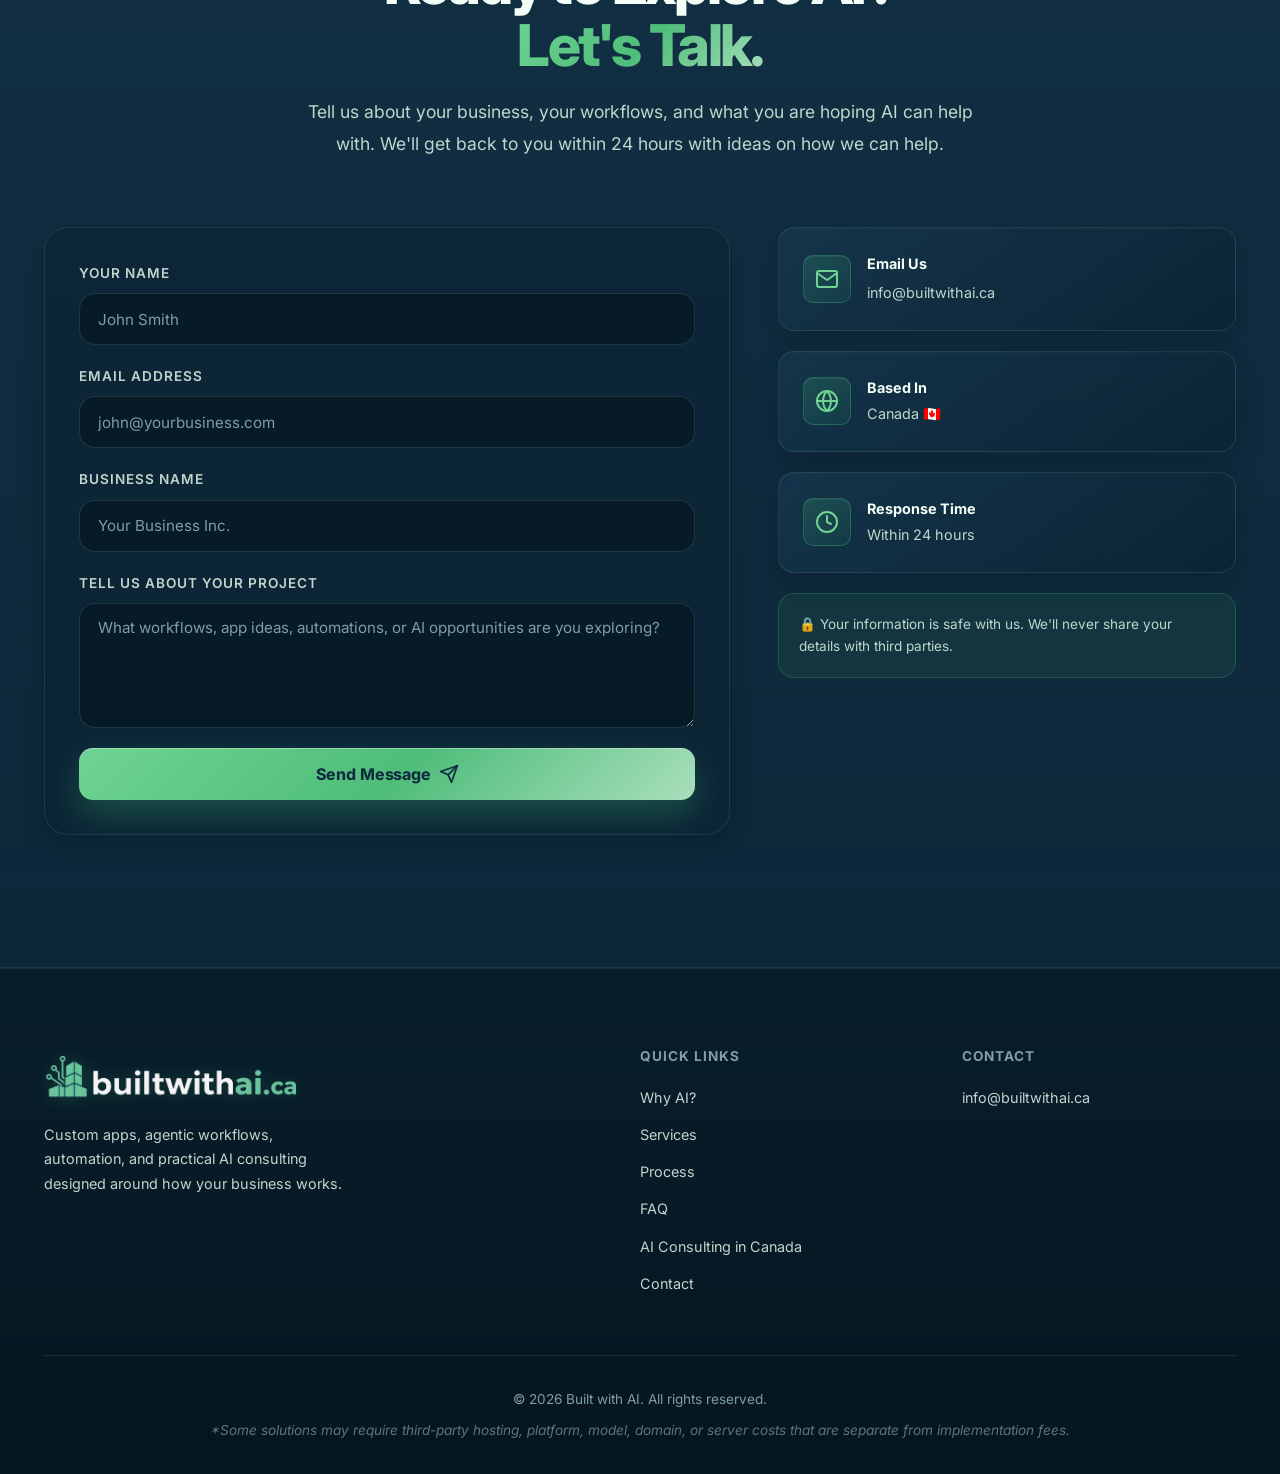
==== commit 26106b94: "SEO: add dedicated "AI Consulting in Canada" landing page - New ai-consulting-canada.html targeting " ====
--- a/index.html
+++ b/index.html
@@ -577,6 +577,7 @@
                         <li><a href="#services">Services</a></li>
                         <li><a href="#process">Process</a></li>
                         <li><a href="#faq">FAQ</a></li>
+                        <li><a href="ai-consulting-canada.html">AI Consulting in Canada</a></li>
                         <li><a href="#contact">Contact</a></li>
                     </ul>
                 </div>
